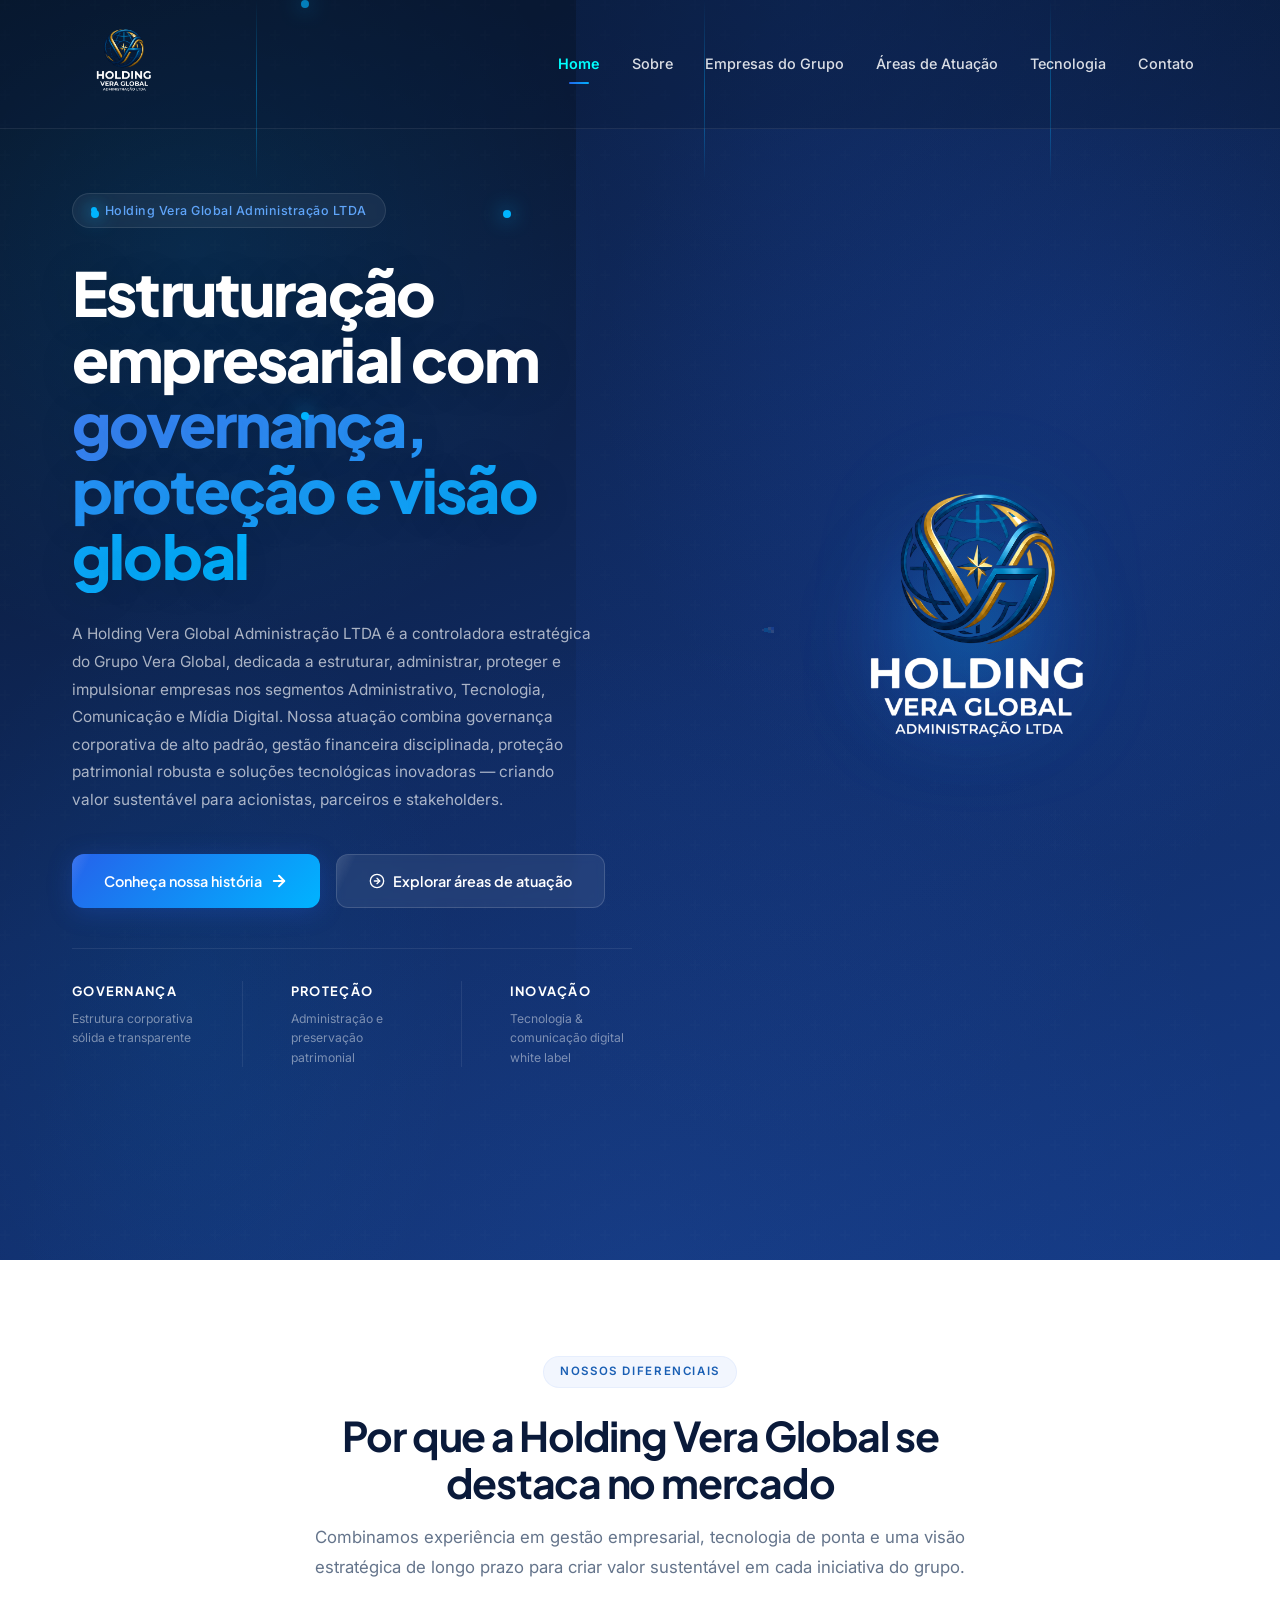
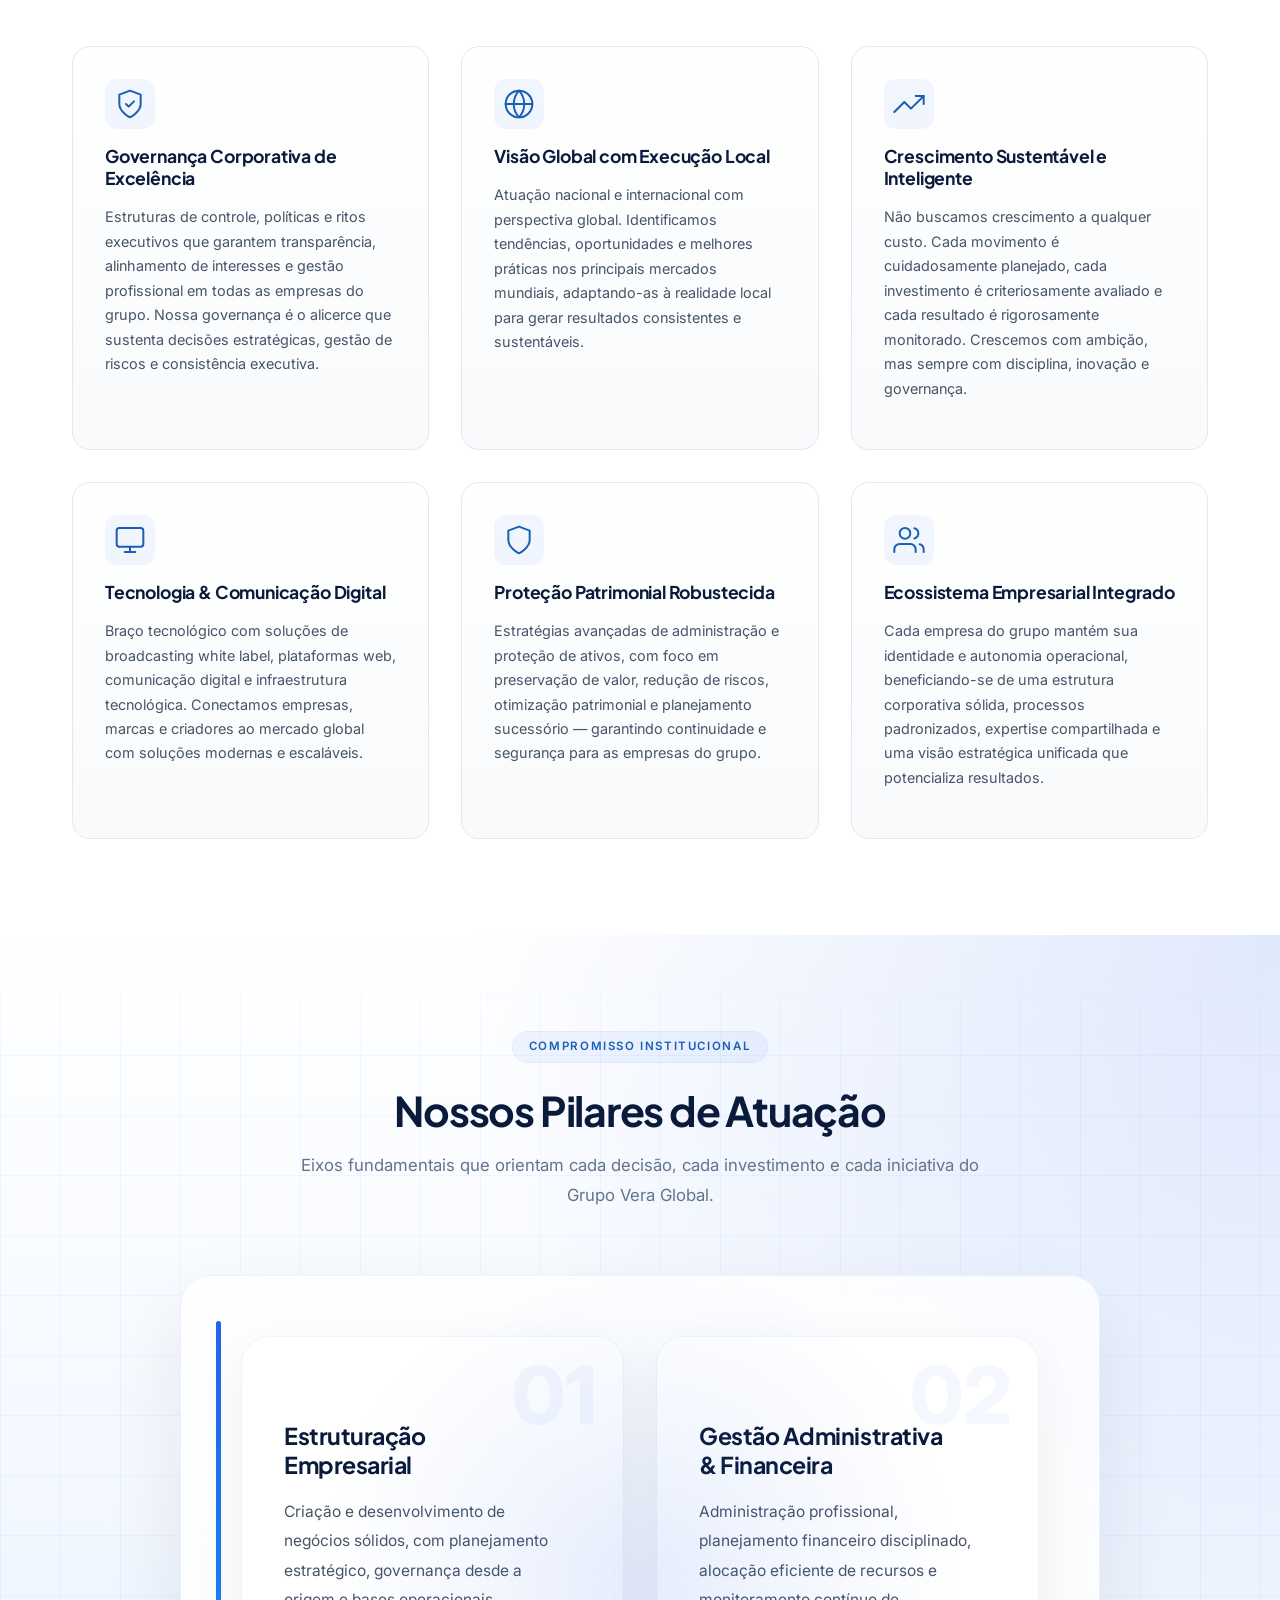
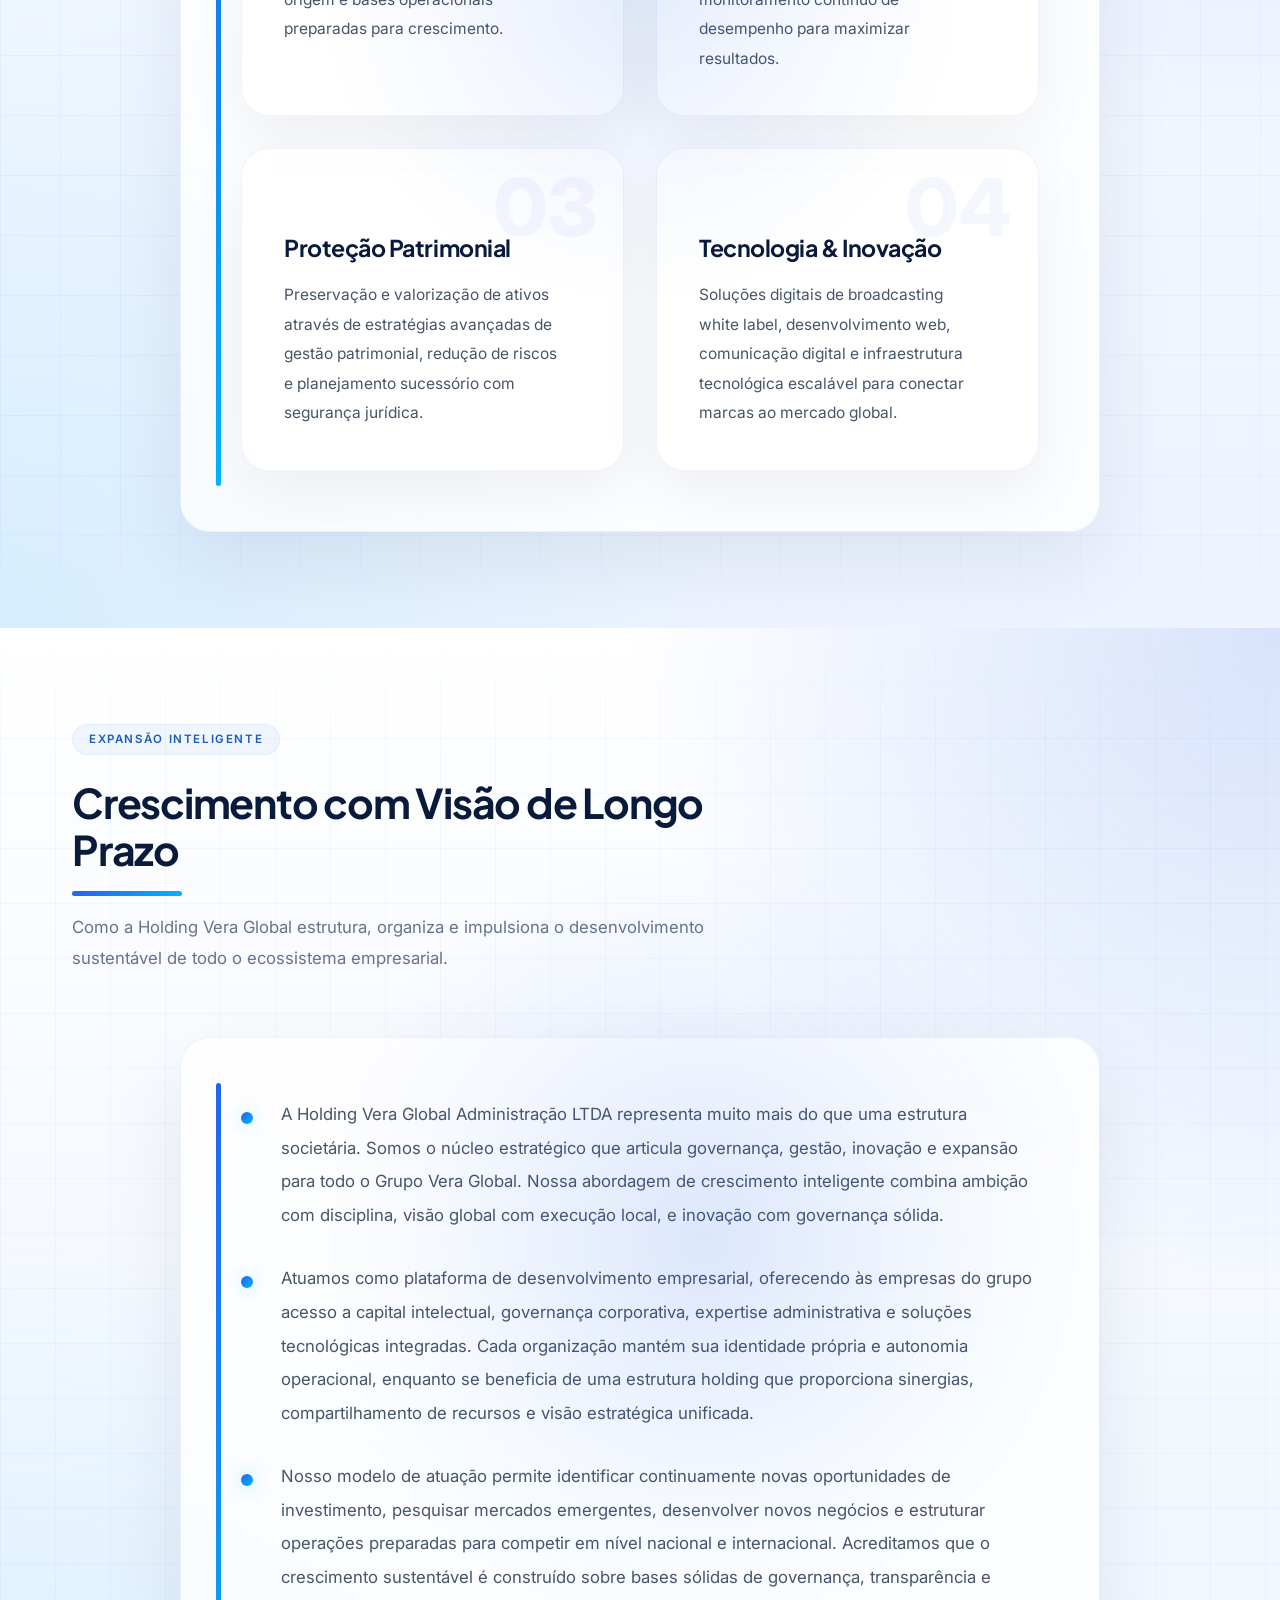
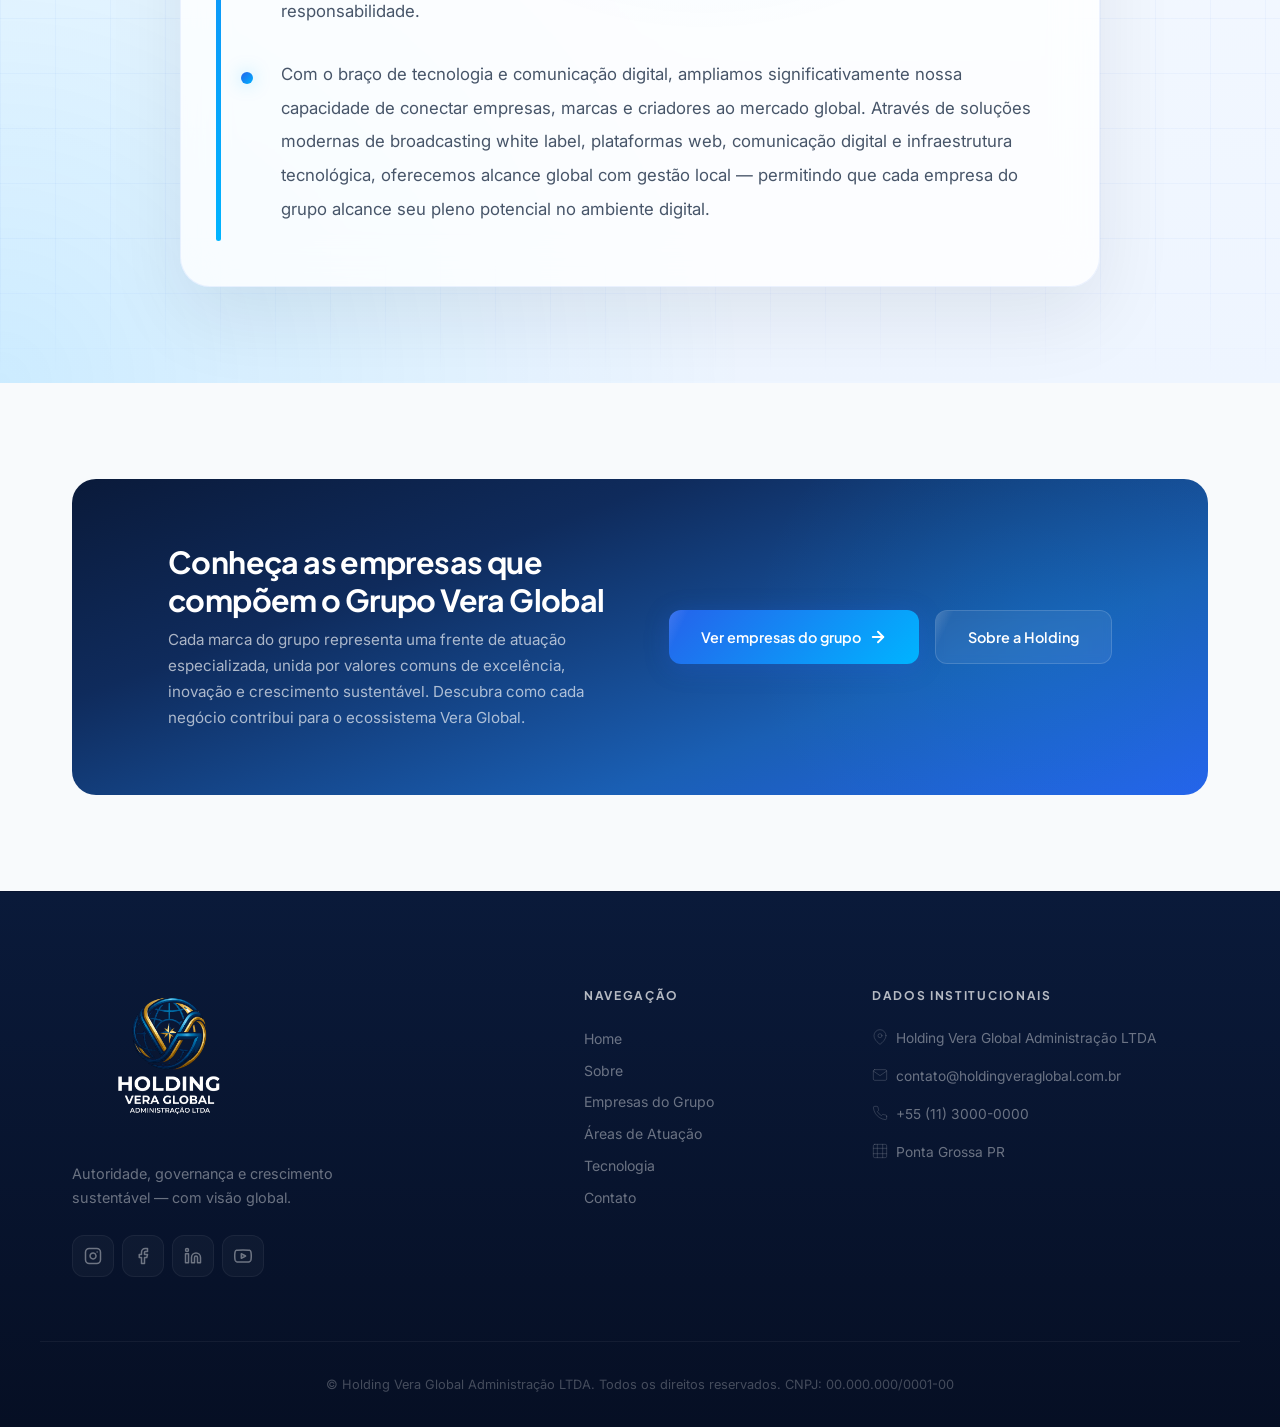
==== index.html @ 881b599b "Responsividade e Ajustes de estilo" ====
<!doctype html>
<html lang="pt-BR">
  <head>
    <meta charset="UTF-8" />
    <meta name="viewport" content="width=device-width, initial-scale=1.0" />
    <meta
      name="description"
      content="Holding Vera Global Administração LTDA: controladora estratégica do Grupo Vera Global. Governança corporativa, gestão empresarial, proteção patrimonial, tecnologia e comunicação digital com visão global."
    />
    <meta
      property="og:title"
      content="Holding Vera Global Administração LTDA | Governança e Crescimento Global"
    />
    <meta
      property="og:description"
      content="Controladora estratégica do Grupo Vera Global. Estruturação, administração e desenvolvimento de empresas com governança corporativa, tecnologia e visão internacional."
    />
    <meta property="og:type" content="website" />
    <meta property="og:url" content="https://holdingveraglobal.com.br/" />
    <meta
      property="og:image"
      content="https://holdingveraglobal.com.br/assets/og-image.jpg"
    />
    <meta name="twitter:card" content="summary_large_image" />
    <meta
      name="twitter:title"
      content="Holding Vera Global Administração LTDA"
    />
    <meta
      name="twitter:description"
      content="Controladora estratégica do Grupo Vera Global. Governança, gestão e tecnologia com visão global."
    />

    <title>
      Holding Vera Global Administração LTDA | Governança e Crescimento Global
    </title>

    <link rel="preconnect" href="https://fonts.googleapis.com" />
    <link rel="preconnect" href="https://fonts.gstatic.com" crossorigin />
    <link
      href="https://fonts.googleapis.com/css2?family=Plus+Jakarta+Sans:wght@300;400;500;600;700;800&family=Inter:wght@400;500;600&display=swap"
      rel="stylesheet"
    />
    <link rel="stylesheet" href="CSS/index.css" />
  </head>

  <body>
    <a class="skip-link" href="#conteudo">Pular para o conteúdo</a>

    <!-- Canvas background will be prepended by JS -->

    <header class="site-header" data-header>
      <div class="container header-inner">
        <a class="brand" href="index.html" aria-label="Holding Vera Global">
          <img
            src="assets/holdingSemFundo.png"
            alt="Holding Vera Global"
            width="180"
            height="50"
            loading="eager"
            class="brand-logo"
          />
        </a>

        <nav class="nav" aria-label="Navegação principal">
          <a href="index.html" class="nav-link is-active" aria-current="page"
            >Home</a
          >
          <a href="sobre.html" class="nav-link">Sobre</a>
          <a href="empresas.html" class="nav-link">Empresas do Grupo</a>
          <a href="atuacao.html" class="nav-link">Áreas de Atuação</a>
          <a href="tecnologia.html" class="nav-link">Tecnologia</a>
          <a href="contato.html" class="nav-link">Contato</a>
        </nav>

        <button
          class="nav-toggle"
          type="button"
          aria-label="Abrir menu"
          aria-expanded="false"
          aria-controls="menu"
          data-nav-toggle
        >
          <span aria-hidden="true"></span>
          <span aria-hidden="true"></span>
          <span aria-hidden="true"></span>
        </button>
      </div>

      <div class="nav-drawer" id="menu" data-nav-drawer>
        <div class="container nav-drawer-inner">
          <button class="nav-drawer-close" aria-label="Fechar menu">
            <svg
              width="24"
              height="24"
              viewBox="0 0 24 24"
              fill="none"
              stroke="currentColor"
              stroke-width="2"
              stroke-linecap="round"
              stroke-linejoin="round"
            ></svg>
          </button>
          <nav class="nav-drawer-nav" aria-label="Menu mobile">
            <a href="index.html" class="nav-link is-active" aria-current="page"
              >Home</a
            >
            <a href="sobre.html" class="nav-link">Sobre</a>
            <a href="empresas.html" class="nav-link">Empresas do Grupo</a>
            <a href="atuacao.html" class="nav-link">Áreas de Atuação</a>
            <a href="tecnologia.html" class="nav-link">Tecnologia</a>
            <a href="contato.html" class="nav-link">Contato</a>
          </nav>
        </div>
      </div>
    </header>

    <main id="conteudo">
      <!-- ==================== HERO INSTITUCIONAL ==================== -->
      <section class="hero" aria-label="Apresentação institucional">
        <div class="hero-particles">
          <span></span>
          <span></span>
          <span></span>
          <span></span>
          <span></span>
          <span></span>
          <span></span>
          <span></span>
          <span></span>
          <span></span>

          <span></span>
          <span></span>
          <span></span>
          <span></span>
          <span></span>
          <span></span>
          <span></span>
          <span></span>
          <span></span>
          <span></span>
        </div>
        <div class="hero-lines">
          <span></span>
          <span></span>
          <span></span>
        </div>
        <div class="hero-bg-glow" aria-hidden="true"></div>
        <div class="hero-bg-glow-2" aria-hidden="true"></div>
        <div class="container hero-grid">
          <div class="hero-copy">
            <div class="hero-badge">
              <div class="hero-orbit">
                <span></span>
                <span></span>
                <span></span>
                <span></span>
              </div>
              <span class="hero-badge-dot" aria-hidden="true"></span>
              Holding Vera Global Administração LTDA
            </div>

            <h1 class="hero-title">
              Estruturação empresarial com
              <span class="text-gradient"
                >governança, proteção e visão global</span
              >
            </h1>

            <p class="hero-subtitle">
              A Holding Vera Global Administração LTDA é a controladora
              estratégica do Grupo Vera Global, dedicada a estruturar,
              administrar, proteger e impulsionar empresas nos segmentos
              Administrativo, Tecnologia, Comunicação e Mídia Digital. Nossa
              atuação combina governança corporativa de alto padrão, gestão
              financeira disciplinada, proteção patrimonial robusta e soluções
              tecnológicas inovadoras — criando valor sustentável para
              acionistas, parceiros e stakeholders.
            </p>

            <div class="hero-actions">
              <a class="btn btn-primary" href="sobre.html">
                Conheça nossa história
                <span class="btn-icon" aria-hidden="true">
                  <svg
                    width="18"
                    height="18"
                    viewBox="0 0 24 24"
                    fill="none"
                    stroke="currentColor"
                    stroke-width="2.5"
                    stroke-linecap="round"
                    stroke-linejoin="round"
                  >
                    <line x1="5" y1="12" x2="19" y2="12" />
                    <polyline points="12 5 19 12 12 19" />
                  </svg>
                </span>
              </a>
              <a class="btn btn-secondary" href="atuacao.html">
                <svg
                  width="16"
                  height="16"
                  viewBox="0 0 24 24"
                  fill="none"
                  stroke="currentColor"
                  stroke-width="2"
                  stroke-linecap="round"
                  stroke-linejoin="round"
                >
                  <circle cx="12" cy="12" r="10" />
                  <polyline points="12 16 16 12 12 8" />
                  <line x1="8" y1="12" x2="16" y2="12" />
                </svg>
                Explorar áreas de atuação
              </a>
            </div>

            <div class="hero-metrics" aria-label="Indicadores institucionais">
              <div class="hero-metric">
                <span class="hero-metric-value">Governança</span>
                <span class="hero-metric-label"
                  >Estrutura corporativa sólida e transparente</span
                >
              </div>
              <div class="hero-metric-divider" aria-hidden="true"></div>
              <div class="hero-metric">
                <span class="hero-metric-value">Proteção</span>
                <span class="hero-metric-label"
                  >Administração e preservação patrimonial</span
                >
              </div>
              <div class="hero-metric-divider" aria-hidden="true"></div>
              <div class="hero-metric">
                <span class="hero-metric-value">Inovação</span>
                <span class="hero-metric-label"
                  >Tecnologia & comunicação digital white label</span
                >
              </div>
            </div>
          </div>

          <div class="hero-visual" aria-hidden="true">
            <div class="hero-globe">
              <div class="hero-globe-ring"></div>
              <div class="hero-globe-ring hero-globe-ring--2"></div>
              <div class="hero-globe-ring hero-globe-ring--3"></div>
              <div class="hero-globe-logo">
                <img
                  src="assets/holdingSemFundo.png"
                  alt=""
                  width="260"
                  height="260"
                  loading="eager"
                />
              </div>
            </div>
          </div>
        </div>
      </section>

      <!-- ==================== DIFERENCIAIS ==================== -->
      <section
        class="section section--alt"
        aria-label="Diferenciais competitivos"
      >
        <div class="container">
          <div class="section-header center">
            <span class="section-tag">Nossos Diferenciais</span>
            <h2 class="section-title">
              Por que a Holding Vera Global se destaca no mercado
            </h2>
            <p class="section-lead">
              Combinamos experiência em gestão empresarial, tecnologia de ponta
              e uma visão estratégica de longo prazo para criar valor
              sustentável em cada iniciativa do grupo.
            </p>
          </div>

          <div class="cards-grid cards-grid--3">
            <article class="card">
              <div class="card-icon" aria-hidden="true">
                <svg
                  width="32"
                  height="32"
                  viewBox="0 0 24 24"
                  fill="none"
                  stroke="currentColor"
                  stroke-width="1.5"
                  stroke-linecap="round"
                  stroke-linejoin="round"
                >
                  <path d="M12 22s8-4 8-10V5l-8-3-8 3v7c0 6 8 10 8 10z" />
                  <path d="M9 12l2 2 4-4" />
                </svg>
              </div>
              <h3 class="card-title">Governança Corporativa de Excelência</h3>
              <p class="card-text">
                Estruturas de controle, políticas e ritos executivos que
                garantem transparência, alinhamento de interesses e gestão
                profissional em todas as empresas do grupo. Nossa governança é o
                alicerce que sustenta decisões estratégicas, gestão de riscos e
                consistência executiva.
              </p>
            </article>

            <article class="card">
              <div class="card-icon" aria-hidden="true">
                <svg
                  width="32"
                  height="32"
                  viewBox="0 0 24 24"
                  fill="none"
                  stroke="currentColor"
                  stroke-width="1.5"
                  stroke-linecap="round"
                  stroke-linejoin="round"
                >
                  <circle cx="12" cy="12" r="10" />
                  <path d="M2 12h20" />
                  <path
                    d="M12 2a15.3 15.3 0 0 1 4 10 15.3 15.3 0 0 1-4 10 15.3 15.3 0 0 1-4-10 15.3 15.3 0 0 1 4-10z"
                  />
                </svg>
              </div>
              <h3 class="card-title">Visão Global com Execução Local</h3>
              <p class="card-text">
                Atuação nacional e internacional com perspectiva global.
                Identificamos tendências, oportunidades e melhores práticas nos
                principais mercados mundiais, adaptando-as à realidade local
                para gerar resultados consistentes e sustentáveis.
              </p>
            </article>

            <article class="card">
              <div class="card-icon" aria-hidden="true">
                <svg
                  width="32"
                  height="32"
                  viewBox="0 0 24 24"
                  fill="none"
                  stroke="currentColor"
                  stroke-width="1.5"
                  stroke-linecap="round"
                  stroke-linejoin="round"
                >
                  <polyline points="23 6 13.5 15.5 8.5 10.5 1 18" />
                  <polyline points="17 6 23 6 23 12" />
                </svg>
              </div>
              <h3 class="card-title">Crescimento Sustentável e Inteligente</h3>
              <p class="card-text">
                Não buscamos crescimento a qualquer custo. Cada movimento é
                cuidadosamente planejado, cada investimento é criteriosamente
                avaliado e cada resultado é rigorosamente monitorado. Crescemos
                com ambição, mas sempre com disciplina, inovação e governança.
              </p>
            </article>

            <article class="card">
              <div class="card-icon" aria-hidden="true">
                <svg
                  width="32"
                  height="32"
                  viewBox="0 0 24 24"
                  fill="none"
                  stroke="currentColor"
                  stroke-width="1.5"
                  stroke-linecap="round"
                  stroke-linejoin="round"
                >
                  <rect x="2" y="3" width="20" height="14" rx="2" ry="2" />
                  <line x1="8" y1="21" x2="16" y2="21" />
                  <line x1="12" y1="17" x2="12" y2="21" />
                </svg>
              </div>
              <h3 class="card-title">Tecnologia & Comunicação Digital</h3>
              <p class="card-text">
                Braço tecnológico com soluções de broadcasting white label,
                plataformas web, comunicação digital e infraestrutura
                tecnológica. Conectamos empresas, marcas e criadores ao mercado
                global com soluções modernas e escaláveis.
              </p>
            </article>

            <article class="card">
              <div class="card-icon" aria-hidden="true">
                <svg
                  width="32"
                  height="32"
                  viewBox="0 0 24 24"
                  fill="none"
                  stroke="currentColor"
                  stroke-width="1.5"
                  stroke-linecap="round"
                  stroke-linejoin="round"
                >
                  <path d="M12 22s8-4 8-10V5l-8-3-8 3v7c0 6 8 10 8 10z" />
                </svg>
              </div>
              <h3 class="card-title">Proteção Patrimonial Robustecida</h3>
              <p class="card-text">
                Estratégias avançadas de administração e proteção de ativos, com
                foco em preservação de valor, redução de riscos, otimização
                patrimonial e planejamento sucessório — garantindo continuidade
                e segurança para as empresas do grupo.
              </p>
            </article>

            <article class="card">
              <div class="card-icon" aria-hidden="true">
                <svg
                  width="32"
                  height="32"
                  viewBox="0 0 24 24"
                  fill="none"
                  stroke="currentColor"
                  stroke-width="1.5"
                  stroke-linecap="round"
                  stroke-linejoin="round"
                >
                  <path d="M17 21v-2a4 4 0 0 0-4-4H5a4 4 0 0 0-4 4v2" />
                  <circle cx="9" cy="7" r="4" />
                  <path d="M23 21v-2a4 4 0 0 0-3-3.87" />
                  <path d="M16 3.13a4 4 0 0 1 0 7.75" />
                </svg>
              </div>
              <h3 class="card-title">Ecossistema Empresarial Integrado</h3>
              <p class="card-text">
                Cada empresa do grupo mantém sua identidade e autonomia
                operacional, beneficiando-se de uma estrutura corporativa
                sólida, processos padronizados, expertise compartilhada e uma
                visão estratégica unificada que potencializa resultados.
              </p>
            </article>
          </div>
        </div>
      </section>

      <!-- ==================== INDICADORES INSTITUCIONAIS ==================== -->
      <section
        class="section pillars-section"
        aria-label="Indicadores institucionais"
      >
        <div class="container">
          <div class="section-header center">
            <span class="section-tag">Compromisso Institucional</span>
            <h2 class="section-title">Nossos Pilares de Atuação</h2>
            <p class="section-lead">
              Eixos fundamentais que orientam cada decisão, cada investimento e
              cada iniciativa do Grupo Vera Global.
            </p>
          </div>

          <div class="content-block">
            <div class="pillars-grid">
              <div class="pillar-item">
                <div class="pillar-number">01</div>
                <h3 class="pillar-title">Estruturação Empresarial</h3>
                <p class="pillar-text">
                  Criação e desenvolvimento de negócios sólidos, com
                  planejamento estratégico, governança desde a origem e bases
                  operacionais preparadas para crescimento.
                </p>
              </div>
              <div class="pillar-item">
                <div class="pillar-number">02</div>
                <h3 class="pillar-title">Gestão Administrativa & Financeira</h3>
                <p class="pillar-text">
                  Administração profissional, planejamento financeiro
                  disciplinado, alocação eficiente de recursos e monitoramento
                  contínuo de desempenho para maximizar resultados.
                </p>
              </div>
              <div class="pillar-item">
                <div class="pillar-number">03</div>
                <h3 class="pillar-title">Proteção Patrimonial</h3>
                <p class="pillar-text">
                  Preservação e valorização de ativos através de estratégias
                  avançadas de gestão patrimonial, redução de riscos e
                  planejamento sucessório com segurança jurídica.
                </p>
              </div>
              <div class="pillar-item">
                <div class="pillar-number">04</div>
                <h3 class="pillar-title">Tecnologia & Inovação</h3>
                <p class="pillar-text">
                  Soluções digitais de broadcasting white label, desenvolvimento
                  web, comunicação digital e infraestrutura tecnológica
                  escalável para conectar marcas ao mercado global.
                </p>
              </div>
            </div>
          </div>
        </div>
      </section>

      <!-- ==================== CRESCIMENTO ==================== -->
      <section
        class="section section--growth"
        aria-label="Crescimento sustentável"
      >
        <div class="container">
          <div class="section-header">
            <span class="section-tag">Expansão Inteligente</span>
            <h2 class="section-title">Crescimento com Visão de Longo Prazo</h2>
            <p class="section-lead">
              Como a Holding Vera Global estrutura, organiza e impulsiona o
              desenvolvimento sustentável de todo o ecossistema empresarial.
            </p>
          </div>

          <div class="content-block">
            <p class="content-block-text">
              A Holding Vera Global Administração LTDA representa muito mais do
              que uma estrutura societária. Somos o núcleo estratégico que
              articula governança, gestão, inovação e expansão para todo o Grupo
              Vera Global. Nossa abordagem de crescimento inteligente combina
              ambição com disciplina, visão global com execução local, e
              inovação com governança sólida.
            </p>
            <p class="content-block-text">
              Atuamos como plataforma de desenvolvimento empresarial, oferecendo
              às empresas do grupo acesso a capital intelectual, governança
              corporativa, expertise administrativa e soluções tecnológicas
              integradas. Cada organização mantém sua identidade própria e
              autonomia operacional, enquanto se beneficia de uma estrutura
              holding que proporciona sinergias, compartilhamento de recursos e
              visão estratégica unificada.
            </p>
            <p class="content-block-text">
              Nosso modelo de atuação permite identificar continuamente novas
              oportunidades de investimento, pesquisar mercados emergentes,
              desenvolver novos negócios e estruturar operações preparadas para
              competir em nível nacional e internacional. Acreditamos que o
              crescimento sustentável é construído sobre bases sólidas de
              governança, transparência e responsabilidade.
            </p>
            <p class="content-block-text">
              Com o braço de tecnologia e comunicação digital, ampliamos
              significativamente nossa capacidade de conectar empresas, marcas e
              criadores ao mercado global. Através de soluções modernas de
              broadcasting white label, plataformas web, comunicação digital e
              infraestrutura tecnológica, oferecemos alcance global com gestão
              local — permitindo que cada empresa do grupo alcance seu pleno
              potencial no ambiente digital.
            </p>
          </div>
        </div>
      </section>

      <!-- ==================== CTA - CONHEÇA AS EMPRESAS ==================== -->
      <section class="section cta" aria-label="Conheça as empresas do grupo">
        <div class="container">
          <div class="cta-box">
            <div class="cta-content">
              <h2 class="cta-title">
                Conheça as empresas que compõem o Grupo Vera Global
              </h2>
              <p class="cta-text">
                Cada marca do grupo representa uma frente de atuação
                especializada, unida por valores comuns de excelência, inovação
                e crescimento sustentável. Descubra como cada negócio contribui
                para o ecossistema Vera Global.
              </p>
            </div>
            <div class="cta-actions">
              <a class="btn btn-primary" href="empresas.html">
                Ver empresas do grupo
                <span class="btn-icon" aria-hidden="true">
                  <svg
                    width="18"
                    height="18"
                    viewBox="0 0 24 24"
                    fill="none"
                    stroke="currentColor"
                    stroke-width="2.5"
                    stroke-linecap="round"
                    stroke-linejoin="round"
                  >
                    <line x1="5" y1="12" x2="19" y2="12" />
                    <polyline points="12 5 19 12 12 19" />
                  </svg>
                </span>
              </a>
              <a class="btn btn-secondary" href="sobre.html">Sobre a Holding</a>
            </div>
          </div>
        </div>
      </section>
    </main>

    <!-- ==================== FOOTER ==================== -->
    <footer class="site-footer" aria-label="Rodapé">
      <div class="container footer-grid">
        <div class="footer-brand">
          <img
            src="assets/holdingSemFundo.png"
            alt="Holding Vera Global"
            width="180"
            height="50"
            loading="lazy"
            class="footer-logo"
          />
          <p class="footer-slogan">
            Autoridade, governança e crescimento sustentável — com visão global.
          </p>
          <div class="footer-social" aria-label="Redes sociais">
            <a
              href="#"
              aria-label="Instagram"
              class="social-link"
              target="_blank"
              rel="noopener noreferrer"
            >
              <svg
                width="18"
                height="18"
                viewBox="0 0 24 24"
                fill="none"
                stroke="currentColor"
                stroke-width="2"
                stroke-linecap="round"
                stroke-linejoin="round"
              >
                <rect x="2" y="2" width="20" height="20" rx="5" />
                <path d="M16 11.37A4 4 0 1 1 12.63 8 4 4 0 0 1 16 11.37z" />
                <line x1="17.5" y1="6.5" x2="17.51" y2="6.5" />
              </svg>
            </a>
            <a
              href="#"
              aria-label="Facebook"
              class="social-link"
              target="_blank"
              rel="noopener noreferrer"
            >
              <svg
                width="18"
                height="18"
                viewBox="0 0 24 24"
                fill="none"
                stroke="currentColor"
                stroke-width="2"
                stroke-linecap="round"
                stroke-linejoin="round"
              >
                <path
                  d="M18 2h-3a5 5 0 0 0-5 5v3H7v4h3v8h4v-8h3l1-4h-4V7a1 1 0 0 1 1-1h3z"
                />
              </svg>
            </a>
            <a
              href="#"
              aria-label="LinkedIn"
              class="social-link"
              target="_blank"
              rel="noopener noreferrer"
            >
              <svg
                width="18"
                height="18"
                viewBox="0 0 24 24"
                fill="none"
                stroke="currentColor"
                stroke-width="2"
                stroke-linecap="round"
                stroke-linejoin="round"
              >
                <path
                  d="M16 8a6 6 0 0 1 6 6v7h-4v-7a2 2 0 0 0-2-2 2 2 0 0 0-2 2v7h-4v-7a6 6 0 0 1 6-6z"
                />
                <rect x="2" y="9" width="4" height="12" />
                <circle cx="4" cy="4" r="2" />
              </svg>
            </a>
            <a
              href="#"
              aria-label="YouTube"
              class="social-link"
              target="_blank"
              rel="noopener noreferrer"
            >
              <svg
                width="18"
                height="18"
                viewBox="0 0 24 24"
                fill="none"
                stroke="currentColor"
                stroke-width="2"
                stroke-linecap="round"
                stroke-linejoin="round"
              >
                <path
                  d="M22.54 6.42a2.78 2.78 0 0 0-1.94-2C18.88 4 12 4 12 4s-6.88 0-8.6.46a2.78 2.78 0 0 0-1.94 2A29 29 0 0 0 1 12a29 29 0 0 0 .46 5.58 2.78 2.78 0 0 0 1.94 2C5.12 20 12 20 12 20s6.88 0 8.6-.46a2.78 2.78 0 0 0 1.94-2A29 29 0 0 0 23 12a29 29 0 0 0-.46-5.58z"
                />
                <polygon points="9.75 15.02 15.5 12 9.75 8.98 9.75 15.02" />
              </svg>
            </a>
          </div>
        </div>

        <div class="footer-col">
          <h3 class="footer-col-title">Navegação</h3>
          <nav aria-label="Links do rodapé">
            <a class="footer-link" href="index.html">Home</a>
            <a class="footer-link" href="sobre.html">Sobre</a>
            <a class="footer-link" href="empresas.html">Empresas do Grupo</a>
            <a class="footer-link" href="atuacao.html">Áreas de Atuação</a>
            <a class="footer-link" href="tecnologia.html">Tecnologia</a>
            <a class="footer-link" href="contato.html">Contato</a>
          </nav>
        </div>

        <div class="footer-col">
          <h3 class="footer-col-title">Dados Institucionais</h3>
          <address class="footer-address">
            <p class="footer-contact">
              <span class="footer-contact-icon" aria-hidden="true">
                <svg
                  width="16"
                  height="16"
                  viewBox="0 0 24 24"
                  fill="none"
                  stroke="currentColor"
                  stroke-width="1.5"
                  stroke-linecap="round"
                  stroke-linejoin="round"
                >
                  <path d="M21 10c0 7-9 13-9 13s-9-6-9-13a9 9 0 0 1 18 0z" />
                  <circle cx="12" cy="10" r="3" />
                </svg>
              </span>
              Holding Vera Global Administração LTDA
            </p>
            <p class="footer-contact">
              <span class="footer-contact-icon" aria-hidden="true">
                <svg
                  width="16"
                  height="16"
                  viewBox="0 0 24 24"
                  fill="none"
                  stroke="currentColor"
                  stroke-width="1.5"
                  stroke-linecap="round"
                  stroke-linejoin="round"
                >
                  <path
                    d="M4 4h16c1.1 0 2 .9 2 2v12c0 1.1-.9 2-2 2H4c-1.1 0-2-.9-2-2V6c0-1.1.9-2 2-2z"
                  />
                  <polyline points="22,6 12,13 2,6" />
                </svg>
              </span>
              contato@holdingveraglobal.com.br
            </p>
            <p class="footer-contact">
              <span class="footer-contact-icon" aria-hidden="true">
                <svg
                  width="16"
                  height="16"
                  viewBox="0 0 24 24"
                  fill="none"
                  stroke="currentColor"
                  stroke-width="1.5"
                  stroke-linecap="round"
                  stroke-linejoin="round"
                >
                  <path
                    d="M22 16.92v3a2 2 0 0 1-2.18 2 19.79 19.79 0 0 1-8.63-3.07 19.5 19.5 0 0 1-6-6 19.79 19.79 0 0 1-3.07-8.67A2 2 0 0 1 4.11 2h3a2 2 0 0 1 2 1.72 12.84 12.84 0 0 0 .7 2.81 2 2 0 0 1-.45 2.11L8.09 9.91a16 16 0 0 0 6 6l1.27-1.27a2 2 0 0 1 2.11-.45 12.84 12.84 0 0 0 2.81.7A2 2 0 0 1 22 16.92z"
                  />
                </svg>
              </span>
              +55 (11) 3000-0000
            </p>
            <p class="footer-contact">
              <span class="footer-contact-icon" aria-hidden="true">
                <svg
                  width="16"
                  height="16"
                  viewBox="0 0 24 24"
                  fill="none"
                  stroke="currentColor"
                  stroke-width="1.5"
                  stroke-linecap="round"
                  stroke-linejoin="round"
                >
                  <rect x="2" y="2" width="20" height="20" rx="2.18" />
                  <line x1="8" y1="2" x2="8" y2="22" />
                  <line x1="16" y1="2" x2="16" y2="22" />
                  <line x1="2" y1="8" x2="22" y2="8" />
                  <line x1="2" y1="16" x2="22" y2="16" />
                </svg>
              </span>
              Ponta Grossa PR
            </p>
          </address>
        </div>
      </div>

      <div class="container footer-bottom">
        <p>
          &copy; <span id="year"></span> Holding Vera Global Administração LTDA.
          Todos os direitos reservados. CNPJ: 00.000.000/0001-00
        </p>
      </div>
    </footer>

    <button
      class="back-to-top"
      type="button"
      aria-label="Voltar ao topo"
      data-back-to-top
    >
      <svg
        width="20"
        height="20"
        viewBox="0 0 24 24"
        fill="none"
        stroke="currentColor"
        stroke-width="2.5"
        stroke-linecap="round"
        stroke-linejoin="round"
      >
        <polyline points="18 15 12 9 6 15" />
      </svg>
    </button>

    <!--
      FALLBACK TEMPORÁRIO (MENU MOBILE)
      - Mantém o comportamento esperado mesmo se js/index.js estiver ausente/sem funcionar.
      - Não remove nenhum script existente.
      - Só adiciona/atualiza classes quando os elementos existem.
    -->
    <script>
      (() => {
        const toggleBtn = document.querySelector("[data-nav-toggle]");
        const drawer = document.querySelector("[data-nav-drawer]");

        if (!toggleBtn || !drawer) return;

        const close = () => {
          drawer.classList.remove("is-open");
          toggleBtn.setAttribute("aria-expanded", "false");
          toggleBtn.classList.remove("is-active");
        };

        const open = () => {
          drawer.classList.add("is-open");
          toggleBtn.setAttribute("aria-expanded", "true");
          toggleBtn.classList.add("is-active");
        };

        const toggle = () => {
          drawer.classList.contains("is-open") ? close() : open();
        };

        // Evita conflitos caso js/index.js/navbar.js já tenha handlers.
        if (!toggleBtn.dataset.fallbackNavBound) {
          toggleBtn.dataset.fallbackNavBound = "1";
          toggleBtn.addEventListener("click", (e) => {
            e.preventDefault();
            toggle();
          });
        }

        if (!drawer.dataset.fallbackNavBound) {
          drawer.dataset.fallbackNavBound = "1";

          // Fecha ao clicar em qualquer link dentro da navegação mobile
          drawer.addEventListener("click", (e) => {
            const link = e.target && e.target.closest && e.target.closest("a");
            if (link) close();

            // Fecha ao clicar fora do menu (overlay/página)
            // Como a drawer cobre a tela inteira, qualquer clique direto nela fecha.
            if (e.target === drawer) close();
          });

          // Fecha ao pressionar ESC
          document.addEventListener("keydown", (e) => {
            if (e.key === "Escape") close();
          });
        }

        // Inicializa estado consistente no load
        close();
      })();
    </script>

    <script src="js/global-network-bg.js" type="module" defer></script>
    <script src="js/index.js" type="module" defer></script>
  </body>
</html>
---- CSS/index.css ----
/* ============================================================
   HOLDING VERA GLOBAL — INDEX.CSS (REFINED v3)
   Premium Corporate Stylesheet — World-Class Quality
   ============================================================ */

/* ---- Variables ---- */
:root {
  --blue-deep: #0a1a3a;
  --blue-dark: #0f2b5c;
  --blue-petroleum: #0e3a66;
  --blue-royal: #1a5fb4;
  --blue-bright: #2563eb;
  --blue-accent: #3b82f6;
  --blue-neon: #00b4ff;
  --blue-soft: #60a5fa;
  --white: #ffffff;
  --gray-50: #f8fafc;
  --gray-100: #f1f5f9;
  --gray-200: #e2e8f0;
  --gray-300: #cbd5e1;
  --gray-400: #94a3b8;
  --gray-500: #64748b;
  --gray-600: #475569;
  --gray-700: #334155;
  --gray-800: #1e293b;
  --gray-900: #0f172a;
  --gradient-primary: linear-gradient(
    160deg,
    #0a1a3a 0%,
    #0f2b5c 30%,
    #1a5fb4 70%,
    #2563eb 100%
  );
  --gradient-accent: linear-gradient(135deg, #2563eb 0%, #00b4ff 100%);
  --gradient-text: linear-gradient(135deg, #3b82f6 0%, #00b4ff 100%);
  --gradient-glow: radial-gradient(
    ellipse at 25% 20%,
    rgba(37, 99, 235, 0.2) 0%,
    transparent 65%
  );
  --gradient-card: linear-gradient(
    180deg,
    rgba(255, 255, 255, 1) 0%,
    rgba(248, 250, 252, 1) 100%
  );
  --font-display: "Plus Jakarta Sans", sans-serif;
  --font-body: "Inter", -apple-system, BlinkMacSystemFont, sans-serif;
  --space-xs: 4px;
  --space-sm: 8px;
  --space-md: 16px;
  --space-lg: 24px;
  --space-xl: 32px;
  --space-2xl: 48px;
  --space-3xl: 64px;
  --space-4xl: 96px;
  --space-5xl: 140px;
  --radius-sm: 6px;
  --radius-md: 12px;
  --radius-lg: 18px;
  --radius-xl: 24px;
  --radius-full: 9999px;
  --shadow-sm:
    0 1px 3px rgba(15, 23, 42, 0.06), 0 1px 2px rgba(15, 23, 42, 0.04);
  --shadow-md:
    0 4px 20px rgba(15, 23, 42, 0.07), 0 2px 6px rgba(15, 23, 42, 0.04);
  --shadow-lg:
    0 10px 40px rgba(15, 23, 42, 0.09), 0 4px 12px rgba(15, 23, 42, 0.06);
  --shadow-xl: 0 20px 60px rgba(15, 23, 42, 0.12);
  --shadow-glow: 0 0 40px rgba(37, 99, 235, 0.12);
  --shadow-card-hover:
    0 12px 48px rgba(15, 23, 42, 0.1), 0 4px 16px rgba(37, 99, 235, 0.08);
  --ease-out: cubic-bezier(0.22, 1, 0.36, 1);
  --ease-inout: cubic-bezier(0.65, 0, 0.35, 1);
  --trans-fast: 250ms;
  --trans-base: 500ms;
  --trans-slow: 800ms;
  --focus-color: #00b4ff;
  --focus-offset: 3px;
}

/* ---- Reset ---- */
*,
*::before,
*::after {
  margin: 0;
  padding: 0;
  box-sizing: border-box;
}

/* ---- Base ---- */
html {
  scroll-behavior: smooth;
  -webkit-font-smoothing: antialiased;
  -moz-osx-font-smoothing: grayscale;
  text-rendering: optimizeLegibility;
}
body {
  font-family: var(--font-body);
  font-size: 1rem;
  line-height: 1.7;
  color: var(--gray-800);
  background: var(--gray-50);
  overflow-x: hidden;
}
img {
  max-width: 100%;
  height: auto;
  display: block;
}
a {
  color: inherit;
  text-decoration: none;
}
address {
  font-style: normal;
}
h1,
h2,
h3,
h4,
h5,
h6 {
  font-family: var(--font-display);
  font-weight: 700;
  line-height: 1.25;
  color: var(--blue-deep);
  letter-spacing: -0.02em;
}
.text-gradient {
  background: var(--gradient-text);
  -webkit-background-clip: text;
  -webkit-text-fill-color: transparent;
  background-clip: text;
}
.skip-link {
  position: absolute;
  top: -100%;
  left: var(--space-md);
  z-index: 10000;
  padding: var(--space-sm) var(--space-md);
  background: var(--blue-royal);
  color: var(--white);
  font-size: 0.875rem;
  font-weight: 600;
  border-radius: var(--radius-sm);
  transition: top var(--trans-fast) var(--ease-out);
}
.skip-link:focus {
  top: var(--space-sm);
}
@media (prefers-reduced-motion: reduce) {
  *,
  *::before,
  *::after {
    animation-duration: 0.01ms !important;
    animation-iteration-count: 1 !important;
    transition-duration: 0.01ms !important;
  }
}

/* ---- Layout ---- */
.container {
  width: 100%;
  max-width: 1200px;
  margin: 0 auto;
  padding: 0 var(--space-xl);
}
.section {
  padding: var(--space-4xl) 0;
  position: relative;
  z-index: 1;
}
.section--alt {
  background: var(--white);
}
.section-header {
  max-width: 680px;
  margin-bottom: var(--space-3xl);
}
.section-header.center {
  margin-left: auto;
  margin-right: auto;
  text-align: center;
}
.section-tag {
  display: inline-block;
  font-size: 0.72rem;
  font-weight: 600;
  text-transform: uppercase;
  letter-spacing: 0.14em;
  color: var(--blue-royal);
  margin-bottom: var(--space-lg);
  padding: 5px 16px;
  background: rgba(37, 99, 235, 0.06);
  border-radius: var(--radius-full);
  border: 1px solid rgba(37, 99, 235, 0.06);
}
.section-title {
  font-size: clamp(1.8rem, 3.2vw, 2.6rem);
  font-weight: 700;
  color: var(--blue-deep);
  margin-bottom: var(--space-md);
  letter-spacing: -0.03em;
  line-height: 1.15;
}
.section-lead {
  font-size: 1.05rem;
  color: var(--gray-500);
  line-height: 1.8;
}

/* ---- Header ---- */
.site-header {
  position: fixed;
  top: 0;
  left: 0;
  right: 0;
  z-index: 1000;
  padding: var(--space-lg) 0;

  background: rgba(10, 26, 58, 0.35);
  border-bottom: 1px solid rgba(255, 255, 255, 0.08);
  -webkit-backdrop-filter: blur(18px);
}
.site-header.is-scrolled {
  background: rgba(255, 255, 255, 0.82);
  backdrop-filter: blur(24px) saturate(1.4);
  -webkit-backdrop-filter: blur(24px) saturate(1.4);
  box-shadow:
    0 1px 0 rgba(15, 23, 42, 0.05),
    0 8px 32px rgba(15, 23, 42, 0.04);
  padding: var(--space-md) 0;
  border-bottom: 1px solid rgba(37, 99, 235, 0.08);
}
.site-header.is-hidden {
  transform: translateY(-100%);
}
.header-inner {
  display: flex;
  align-items: center;
  justify-content: space-between;
  gap: var(--space-lg);
}
.brand {
  flex-shrink: 0;
  display: flex;
  align-items: center;
  position: relative;
}
.brand-logo {
  height: 80px;
  width: auto;
  border-radius: 2em;
}
.brand:hover .brand-logo {
  transform: scale(1.02);
}

.nav {
  display: flex;
  align-items: center;
  gap: var(--space-xs);
}
.nav-link {
  position: relative;
  padding: 8px 14px;
  font-size: 0.9rem;
  font-weight: 500;
  color: rgba(255, 255, 255, 0.85);
  border-radius: var(--radius-sm);
  transition:
    color var(--trans-fast) var(--ease-out),
    background var(--trans-fast) var(--ease-out);
}
.nav-link:hover {
  color: #00d4ff;
  background: rgba(0, 212, 255, 0.1);
}
.nav-link.is-active {
  color: aqua;
  font-weight: 600;
}
.nav-link.is-active::after {
  content: "";
  position: absolute;
  bottom: 0;
  left: 50%;
  transform: translateX(-50%);
  width: 20px;
  height: 2px;
  background: var(--gradient-accent);
  border-radius: var(--radius-full);
}

.nav-toggle {
  display: none;
  flex-direction: column;
  gap: 5px;
  background: none;
  border: none;
  cursor: pointer;
  padding: var(--space-sm);
  z-index: 1001;
}
.nav-toggle span {
  display: block;
  width: 24px;
  height: 2px;
  background: white;
  border-radius: var(--radius-full);
  transition:
    transform var(--trans-base) var(--ease-out),
    opacity var(--trans-base) var(--ease-out);
  transform-origin: center;
}
.nav-toggle.is-active span:nth-child(1) {
  transform: translateY(7px) rotate(45deg);
  background: #000;
}
.nav-toggle.is-active span:nth-child(2) {
  opacity: 0;
  background: #000;
}
.nav-toggle.is-active span:nth-child(3) {
  transform: translateY(-7px) rotate(-45deg);
  background: #000;
}

.nav-drawer {
  display: none;
  position: fixed;
  top: 0;
  left: 0;
  right: 0;
  bottom: 0;
  background: rgba(255, 255, 255, 0.98);
  backdrop-filter: blur(30px);
  -webkit-backdrop-filter: blur(30px);
  z-index: 999;
  opacity: 0;
  visibility: hidden;
  transition:
    opacity var(--trans-base) var(--ease-out),
    visibility var(--trans-base) var(--ease-out);
}
.nav-drawer.is-open {
  opacity: 1;
  visibility: visible;
}
.nav-drawer-inner {
  display: flex;
  flex-direction: column;
  justify-content: center;
  align-items: center;
  height: 100%;
}
.nav-drawer-nav {
  display: flex;
  flex-direction: column;
  align-items: center;
  gap: var(--space-sm);
}
.nav-drawer-nav .nav-link {
  font-size: 1.25rem;
  padding: var(--space-md) var(--space-lg);
}

.nav-drawer-close {
  position: absolute;
  top: var(--space-lg);
  right: var(--space-lg);
  background: rgba(37, 99, 235, 0.08);
  border: 1px solid rgba(37, 99, 235, 0.15);
  border-radius: var(--radius-md);
  width: 44px;
  height: 44px;
  display: flex;
  align-items: center;
  justify-content: center;
  cursor: pointer;
  color: var(--blue-deep);
  transition: all var(--trans-fast) var(--ease-out);
  z-index: 10;
}

.nav-drawer-close:hover {
  background: rgba(37, 99, 235, 0.15);
  border-color: rgba(37, 99, 235, 0.3);
  transform: rotate(90deg);
}

.nav-drawer-close svg {
  width: 20px;
  height: 20px;
}

/* ---- Hero ---- */

.hero {
  position: relative;
  overflow: hidden;
  min-height: 140vh;

  display: flex;
  align-items: center;

  background:
    radial-gradient(circle at 15% 20%, rgba(0, 180, 255, 0.1), transparent 28%),
    radial-gradient(
      circle at 85% 30%,
      rgba(37, 99, 235, 0.12),
      transparent 35%
    ),
    radial-gradient(
      circle at 50% 100%,
      rgba(59, 130, 246, 0.08),
      transparent 45%
    ),
    linear-gradient(160deg, #071324 0%, #0b1d3f 25%, #102b63 55%, #153b86 100%);
}
.hero::after {
  content: "";
  position: absolute;
  inset: 0;
  background:
    linear-gradient(rgba(255, 255, 255, 0.02) 1px, transparent 1px),
    linear-gradient(90deg, rgba(255, 255, 255, 0.02) 1px, transparent 1px);
  background-size: 70px 70px;
  mask-image: linear-gradient(
    to bottom,
    transparent,
    black 15%,
    black 90%,
    transparent
  );
  opacity: 0.7;
  pointer-events: none;
}
.hero::before {
  content: "";
  position: absolute;
  inset: 0;
  background: url("data:image/svg+xml,%3Csvg width='60' height='60' viewBox='0 0 60 60' xmlns='http://www.w3.org/2000/svg'%3E%3Cg fill='none' fill-rule='evenodd'%3E%3Cg fill='%23ffffff' fill-opacity='0.02'%3E%3Cpath d='M36 34v-4h-2v4h-4v2h4v4h2v-4h4v-2h-4zm0-30V0h-2v4h-4v2h4v4h2V6h4V4h-4zM6 34v-4H4v4H0v2h4v4h2v-4h4v-2H6zM6 4V0H4v4H0v2h4v4h2V6h4V4H6z'/%3E%3C/g%3E%3C/g%3E%3C/svg%3E");
  opacity: 0.4;
  pointer-events: none;
}
.hero-bg-glow {
  position: absolute;
  top: -30%;
  right: -15%;
  width: 70%;
  height: 130%;
  background: var(--gradient-glow);
  pointer-events: none;
  animation: heroGlow 10s ease-in-out infinite alternate;
}
.hero-bg-glow-2 {
  position: absolute;
  bottom: -20%;
  left: -10%;
  width: 50%;
  height: 80%;
  background: radial-gradient(
    ellipse at 50% 50%,
    rgba(0, 180, 255, 0.06) 0%,
    transparent 60%
  );
  pointer-events: none;
  animation: heroGlow2 12s ease-in-out infinite alternate;
}
@keyframes heroGlow {
  0% {
    opacity: 0.5;
    transform: translate(0, 0) scale(1);
  }
  100% {
    opacity: 1;
    transform: translate(-40px, -30px) scale(1.15);
  }
}
@keyframes heroGlow2 {
  0% {
    opacity: 0.3;
    transform: translate(0, 0);
  }
  100% {
    opacity: 0.7;
    transform: translate(30px, 20px);
  }
}
.hero-grid {
  display: grid;
  grid-template-columns: 1.1fr 0.9fr;
  gap: var(--space-4xl);
  align-items: center;
  position: relative;
  z-index: 2;
}
.hero-copy {
  display: flex;
  flex-direction: column;
  gap: var(--space-xl);
}
.hero-badge {
  display: inline-flex;
  align-items: center;
  gap: var(--space-sm);
  padding: 6px 18px;
  background: rgba(255, 255, 255, 0.06);
  border: 1px solid rgba(255, 255, 255, 0.1);
  border-radius: var(--radius-full);
  font-size: 0.78rem;
  font-weight: 500;
  color: var(--blue-soft);
  width: fit-content;
  letter-spacing: 0.04em;
  backdrop-filter: blur(4px);
}
.hero-badge-dot {
  width: 6px;
  height: 6px;
  border-radius: 50%;
  background: var(--blue-neon);
  box-shadow: 0 0 14px rgba(0, 180, 255, 0.6);
  animation: pulseDot 2.5s ease-in-out infinite;
}
@keyframes pulseDot {
  0%,
  100% {
    opacity: 1;
  }
  50% {
    opacity: 0.3;
  }
}
.hero-title {
  font-size: clamp(2.2rem, 5vw, 3.8rem);
  font-weight: 800;
  color: var(--white);
  line-height: 1.08;
  letter-spacing: -0.03em;
  text-shadow: 0 2px 40px rgba(0, 0, 0, 0.15);
}
.hero-subtitle {
  font-size: clamp(0.95rem, 1.2vw, 1.1rem);
  color: rgba(255, 255, 255, 0.65);
  line-height: 1.8;
  max-width: 520px;
}
.hero-actions {
  display: flex;
  flex-wrap: wrap;
  gap: var(--space-md);
  padding-top: var(--space-sm);
}
.hero-metrics {
  display: flex;
  gap: var(--space-2xl);
  padding-top: var(--space-xl);
  border-top: 1px solid rgba(255, 255, 255, 0.08);
  margin-top: var(--space-sm);
}
.hero-metric {
  display: flex;
  flex-direction: column;
  gap: 6px;
}
.hero-metric-value {
  font-family: var(--font-display);
  font-size: 0.8rem;
  font-weight: 700;
  color: var(--white);
  text-transform: uppercase;
  letter-spacing: 0.1em;
}
.hero-metric-label {
  font-size: 0.76rem;
  color: rgba(255, 255, 255, 0.45);
  line-height: 1.6;
  max-width: 170px;
}
.hero-metric-divider {
  width: 1px;
  background: rgba(255, 255, 255, 0.08);
}
.hero-visual {
  display: flex;
  justify-content: center;
  align-items: center;
}
.hero-globe {
  position: relative;
  width: 480px;
  height: 480px;
  display: flex;
  align-items: center;
  justify-content: center;
}
.hero-globe::before {
  content: "";
  position: absolute;
  width: 220px;
  height: 220px;
  border-radius: 50%;
  background: radial-gradient(
    circle,
    rgba(0, 180, 255, 0.35) 0%,
    rgba(37, 99, 235, 0.18) 45%,
    transparent 75%
  );
  filter: blur(35px);
  animation: heroLight 7s ease-in-out infinite;
}
@keyframes heroLight {
  0%,
  100% {
    transform: scale(0.9);
    opacity: 0.65;
  }
  50% {
    transform: scale(1.15);
    opacity: 1;
  }
}
.hero-particles {
  position: absolute;
  inset: 0;
  overflow: hidden;
  pointer-events: none;
}

.hero-particles span {
  position: absolute;
  bottom: -40px;

  width: 3px;
  height: 3px;

  border-radius: 50%;

  background: #8ddcff;

  box-shadow:
    0 0 8px #00b4ff,
    0 0 16px #00b4ff;

  animation: particleFloat linear infinite;
}

.hero-particles span:nth-child(1) {
  left: 4%;
  animation-duration: 14s;
  animation-delay: -2s;
}
.hero-particles span:nth-child(2) {
  left: 12%;
  animation-duration: 18s;
  animation-delay: -7s;
}
.hero-particles span:nth-child(3) {
  left: 20%;
  animation-duration: 12s;
  animation-delay: -4s;
}
.hero-particles span:nth-child(4) {
  left: 28%;
  animation-duration: 17s;
  animation-delay: -11s;
}
.hero-particles span:nth-child(5) {
  left: 36%;
  animation-duration: 15s;
  animation-delay: -8s;
}
.hero-particles span:nth-child(6) {
  left: 44%;
  animation-duration: 20s;
  animation-delay: -5s;
}
.hero-particles span:nth-child(7) {
  left: 55%;
  animation-duration: 16s;
  animation-delay: -13s;
}
.hero-particles span:nth-child(8) {
  left: 65%;
  animation-duration: 19s;
  animation-delay: -3s;
}
.hero-particles span:nth-child(9) {
  left: 74%;
  animation-duration: 13s;
  animation-delay: -9s;
}
.hero-particles span:nth-child(10) {
  left: 82%;
  animation-duration: 17s;
  animation-delay: -6s;
}
.hero-particles span:nth-child(11) {
  left: 90%;
  animation-duration: 15s;
  animation-delay: -12s;
}
.hero-particles span:nth-child(12) {
  left: 96%;
  animation-duration: 18s;
  animation-delay: -1s;
}
@keyframes particleFloat {
  0% {
    transform: translateY(0) translateX(0) scale(0.3);

    opacity: 0;
  }

  10% {
    opacity: 0.6;
  }

  40% {
    transform: translateY(-35vh) translateX(20px) scale(1);
  }

  70% {
    transform: translateY(-70vh) translateX(-15px) scale(0.7);
  }

  100% {
    transform: translateY(-120vh) translateX(30px) scale(0.4);

    opacity: 0;
  }
}

@keyframes twinkle {
  0%,
  100% {
    opacity: 0.2;

    filter: blur(0.2px);
  }

  50% {
    opacity: 1;

    filter: blur(1px);
  }
}

.hero-lines {
  position: absolute;
  inset: 0;

  pointer-events: none;
}

.hero-lines span {
  position: absolute;

  width: 1px;

  height: 180px;

  background: linear-gradient(transparent, rgba(0, 180, 255, 0.6), transparent);

  filter: blur(0.5px);

  animation: lineMove 8s linear infinite;
}

.hero-lines span:nth-child(1) {
  left: 20%;
}

.hero-lines span:nth-child(2) {
  left: 55%;

  animation-delay: -3s;
}

.hero-lines span:nth-child(3) {
  left: 82%;

  animation-delay: -6s;
}

.hero-lines {
  position: absolute;
  inset: 0;

  pointer-events: none;
}

.hero-lines span {
  position: absolute;

  width: 1px;

  height: 180px;

  background: linear-gradient(transparent, rgba(0, 180, 255, 0.6), transparent);

  filter: blur(0.5px);

  animation: lineMove 8s linear infinite;
}

.hero-lines span:nth-child(1) {
  left: 20%;
}

.hero-lines span:nth-child(2) {
  left: 55%;

  animation-delay: -3s;
}

.hero-lines span:nth-child(3) {
  left: 82%;

  animation-delay: -6s;
}

@keyframes lineMove {
  from {
    transform: translateY(-250px);

    opacity: 0;
  }

  20% {
    opacity: 1;
  }

  80% {
    opacity: 1;
  }

  to {
    transform: translateY(120vh);

    opacity: 0;
  }
}

.hero::after {
  opacity: 0.18;

  background-size: 55px 55px;

  animation: gridMove 35s linear infinite;
}

@keyframes gridMove {
  from {
    transform: translateY(0);
  }

  to {
    transform: translateY(55px);
  }
}

.hero-globe::before {
  animation: pulseGlow 6s ease-in-out infinite;
}
@keyframes pulseGlow {
  0% {
    transform: scale(0.85);

    opacity: 0.5;
  }

  50% {
    transform: scale(1.25);

    opacity: 1;
  }

  100% {
    transform: scale(0.85);

    opacity: 0.5;
  }
}

.hero-orbit {
  position: absolute;

  width: 420px;
  height: 420px;

  border-radius: 50%;

  animation: rotateOrbit 28s linear infinite;
}

.hero-orbit span {
  position: absolute;

  width: 8px;
  height: 8px;

  border-radius: 50%;

  background: #00b4ff;

  box-shadow: 0 0 20px #00b4ff;
}

.hero-orbit span:nth-child(1) {
  top: 0;
  left: 50%;
}

.hero-orbit span:nth-child(2) {
  bottom: 0;
  left: 50%;
}

.hero-orbit span:nth-child(3) {
  left: 0;
  top: 50%;
}

.hero-orbit span:nth-child(4) {
  right: 0;
  top: 50%;
}
@keyframes rotateOrbit {
  from {
    transform: rotate(0);
  }

  to {
    transform: rotate(360deg);
  }
}
.hero-globe-ring {
  border: 1px solid rgba(255, 255, 255, 0.08);
  box-shadow:
    inset 0 0 35px rgba(0, 180, 255, 0.05),
    0 0 25px rgba(37, 99, 235, 0.12);
  backdrop-filter: blur(8px);
}
.hero-globe-ring--2 {
  border-style: dashed;
  border-width: 2px;
  border-color: rgba(0, 180, 255, 0.18);
}
.hero-globe-ring--3 {
  border-width: 3px;
  border-image: linear-gradient(
      45deg,
      rgba(0, 180, 255, 0.15),
      rgba(255, 255, 255, 0.12),
      rgba(37, 99, 235, 0.25)
    )
    1;
}
.hero-globe-logo {
  position: relative;
  z-index: 2;
  width: 400px;
  height: 420px;
  display: flex;
  align-items: center;
  justify-content: center;
  filter: drop-shadow(0 0 50px rgba(0, 180, 255, 0.15));
  animation: logoFloat 7s ease-in-out infinite;
}
.hero-globe-logo img {
  width: 100%;
  height: 100%;
  object-fit: contain;
  filter: brightness(1.05);
}
@keyframes logoFloat {
  0%,
  100% {
    transform: translateY(0);
  }
  50% {
    transform: translateY(-12px);
  }
}

/* ---- Components ---- */
.content-block {
  position: relative;
  max-width: 920px;
  margin: auto;
  padding: 60px;
  border-radius: 30px;
  background: rgba(255, 255, 255, 0.8);
  backdrop-filter: blur(22px);
  border: 1px solid rgba(37, 99, 235, 0.08);
  box-shadow: 0 30px 80px rgba(15, 23, 42, 0.08);
  transition: 0.45s cubic-bezier(0.22, 1, 0.36, 1);
}
.content-block::before {
  content: "";
  position: absolute;
  top: 45px;
  bottom: 45px;
  left: 35px;
  width: 5px;
  border-radius: 20px;
  background: var(--gradient-accent);
}
.content-block:hover {
  transform: translateY(-8px);
  box-shadow: 0 45px 100px rgba(37, 99, 235, 0.12);
}
.content-block-text {
  position: relative;
  padding-left: 40px;
  font-size: 1.05rem;
  line-height: 2;
  color: var(--gray-600);
  margin-bottom: 30px;
}
.content-block-text:last-child {
  margin-bottom: 0;
}
.content-block-text::before {
  content: "";
  position: absolute;
  left: 0;
  top: 14px;
  width: 12px;
  height: 12px;
  border-radius: 50%;
  background: var(--gradient-accent);
  box-shadow: 0 0 18px rgba(0, 180, 255, 0.35);
}

/* ---- Sections ---- */
.pillars-section {
  position: relative;
  overflow: hidden;
  background:
    radial-gradient(
      circle at top right,
      rgba(37, 99, 235, 0.14),
      transparent 45%
    ),
    radial-gradient(
      circle at bottom left,
      rgba(0, 180, 255, 0.1),
      transparent 40%
    ),
    linear-gradient(180deg, #ffffff 0%, #f2f7ff 50%, #edf4ff 100%);
}
.pillars-section::before {
  content: "";
  position: absolute;
  inset: 0;
  background:
    linear-gradient(rgba(37, 99, 235, 0.08) 1px, transparent 1px),
    linear-gradient(90deg, rgba(37, 99, 235, 0.08) 1px, transparent 1px);
  background-size: 60px 60px;
  mask-image: linear-gradient(
    to bottom,
    transparent,
    black 10%,
    black 90%,
    transparent
  );
  opacity: 0.6;
  pointer-events: none;
}
.pillars-section::after {
  content: "";
  position: absolute;
  width: 650px;
  height: 650px;
  left: 50%;
  top: 50%;
  transform: translate(-50%, -50%);
  border-radius: 50%;
  background: radial-gradient(
    circle,
    rgba(37, 99, 235, 0.12) 0%,
    rgba(37, 99, 235, 0.05) 35%,
    transparent 70%
  );
  pointer-events: none;
}
.pillars-grid {
  display: grid;
  grid-template-columns: repeat(2, minmax(320px, 1fr));
  gap: 32px;
}
.pillar-item {
  position: relative;
  overflow: hidden;
  padding: 42px;
  border-radius: 28px;
  background: rgba(255, 255, 255, 0.82);
  backdrop-filter: blur(18px);
  border: 1px solid rgba(37, 99, 235, 0.08);
  transition: 0.45s cubic-bezier(0.22, 1, 0.36, 1);
  box-shadow: 0 20px 60px rgba(15, 23, 42, 0.06);
}
.pillar-item:hover {
  transform: translateY(-10px);
  border-color: rgba(37, 99, 235, 0.18);
  box-shadow: 0 30px 70px rgba(37, 99, 235, 0.12);
}
.pillar-item::before {
  content: "";
  position: absolute;
  top: 0;
  left: 0;
  height: 4px;
  width: 0;
  background: var(--gradient-accent);
  transition: 0.45s;
}
.pillar-item:hover::before {
  width: 100%;
}
.pillar-item::after {
  content: "";
  position: absolute;
  right: -40px;
  bottom: -40px;
  width: 130px;
  height: 130px;
  border-radius: 50%;
  background: radial-gradient(rgba(37, 99, 235, 0.15), transparent 70%);
  opacity: 0;
  transition: 0.5s;
}
.pillar-number {
  position: absolute;
  top: 18px;
  right: 26px;
  font-size: 5rem;
  font-weight: 800;
  color: rgba(37, 99, 235, 0.05);
  line-height: 1;
  pointer-events: none;
  transition: 0.4s;
}
.pillar-item:hover .pillar-number {
  color: rgba(37, 99, 235, 0.08);
  transform: scale(1.05);
}
.pillar-title {
  margin-top: 42px;
  font-size: 1.45rem;
  font-weight: 700;
  color: var(--blue-deep);
  margin-bottom: 18px;
  max-width: 260px;
  transition: 0.35s;
}
.pillar-text {
  font-size: 0.97rem;
  line-height: 1.9;
  color: var(--gray-600);
  max-width: 95%;
  transition: 0.35s;
}
.pillar-item:hover .pillar-title {
  transform: translateY(-3px);
}
.pillar-item:hover .pillar-text {
  color: var(--gray-700);
}

/* ---- Growth Section ---- */
.section--growth {
  position: relative;
  overflow: hidden;
  background:
    radial-gradient(
      circle at top right,
      rgba(37, 99, 235, 0.18),
      transparent 35%
    ),
    radial-gradient(
      circle at bottom left,
      rgba(0, 180, 255, 0.14),
      transparent 40%
    ),
    linear-gradient(180deg, #ffffff 0%, #f5f9ff 45%, #eef5ff 100%);
}
.section--growth::before {
  content: "";
  position: absolute;
  inset: 0;
  background:
    linear-gradient(rgba(37, 99, 235, 0.05) 1px, transparent 1px),
    linear-gradient(90deg, rgba(37, 99, 235, 0.05) 1px, transparent 1px);
  background-size: 55px 55px;
  mask-image: linear-gradient(
    to bottom,
    transparent,
    black 8%,
    black 92%,
    transparent
  );
  opacity: 0.8;
  pointer-events: none;
}
.section--growth::after {
  content: "";
  position: absolute;
  width: 800px;
  height: 800px;
  border-radius: 50%;
  left: 55%;
  top: 45%;
  transform: translate(-50%, -50%);
  background: radial-gradient(
    circle,
    rgba(37, 99, 235, 0.15),
    rgba(37, 99, 235, 0.04) 45%,
    transparent 70%
  );
  pointer-events: none;
}
.section--growth .section-title {
  max-width: 750px;
}
.section--growth .section-title::after {
  content: "";
  display: block;
  width: 110px;
  height: 5px;
  border-radius: 20px;
  margin-top: 18px;
  background: var(--gradient-accent);
}

/* ---- Cards ---- */
.cards-grid {
  display: grid;
  grid-template-columns: repeat(auto-fill, minmax(320px, 1fr));
  gap: var(--space-xl);
}
.cards-grid--3 {
  grid-template-columns: repeat(3, 1fr);
}
.card {
  background: var(--gradient-card);
  border: 1px solid var(--gray-200);
  border-radius: var(--radius-lg);
  padding: var(--space-xl) var(--space-xl) var(--space-2xl);
  transition:
    transform var(--trans-base) var(--ease-out),
    box-shadow var(--trans-base) var(--ease-out),
    border-color var(--trans-base) var(--ease-out);
  display: flex;
  flex-direction: column;
  gap: var(--space-md);
  position: relative;
  overflow: hidden;
}
.card::before {
  content: "";
  position: absolute;
  top: 0;
  left: 0;
  right: 0;
  height: 2px;
  background: var(--gradient-accent);
  opacity: 0;
  transform: scaleX(0);
  transition:
    opacity var(--trans-base) var(--ease-out),
    transform var(--trans-base) var(--ease-out);
  transform-origin: left;
}
.card:hover {
  transform: translateY(-8px);
  box-shadow: var(--shadow-card-hover);
  border-color: rgba(37, 99, 235, 0.1);
}
.card:hover::before {
  opacity: 1;
  transform: scaleX(1);
}
.card-icon {
  width: 50px;
  height: 50px;
  display: flex;
  align-items: center;
  justify-content: center;
  background: rgba(37, 99, 235, 0.06);
  border-radius: var(--radius-md);
  color: var(--blue-royal);
  flex-shrink: 0;
  transition:
    background var(--trans-fast) var(--ease-out),
    transform var(--trans-fast) var(--ease-out);
}
.card:hover .card-icon {
  background: rgba(37, 99, 235, 0.1);
  transform: scale(1.05);
}
.card-title {
  font-size: 1.1rem;
  font-weight: 700;
  color: var(--blue-deep);
  letter-spacing: -0.01em;
}
.card-text {
  font-size: 0.9rem;
  color: var(--gray-600);
  line-height: 1.7;
}

/* ---- Buttons ---- */
.btn {
  position: relative;
  overflow: hidden;
  display: inline-flex;
  align-items: center;
  gap: var(--space-sm);
  padding: 14px 32px;
  font-family: var(--font-display);
  font-size: 0.9rem;
  font-weight: 600;
  border-radius: var(--radius-md);
  border: none;
  cursor: pointer;
  transition:
    transform var(--trans-fast) var(--ease-out),
    box-shadow var(--trans-fast) var(--ease-out),
    background var(--trans-fast) var(--ease-out),
    color var(--trans-fast) var(--ease-out),
    border-color var(--trans-fast) var(--ease-out);
  text-decoration: none;
  white-space: nowrap;
}
.btn::before {
  content: "";
  position: absolute;
  top: -100%;
  left: -40%;
  width: 40%;
  height: 320%;
  background: linear-gradient(
    90deg,
    transparent,
    rgba(255, 255, 255, 0.35),
    transparent
  );
  transform: rotate(25deg);
  transition: 0.9s;
}
.btn::after {
  content: "";
  position: absolute;
  top: 0;
  left: -100%;
  width: 100%;
  height: 100%;
  background: linear-gradient(
    90deg,
    transparent,
    rgba(255, 255, 255, 0.08),
    transparent
  );
  transition: left 0.6s var(--ease-out);
}
.btn:hover::after {
  left: 140%;
}
.btn:active {
  transform: scale(0.97);
}
.btn-primary {
  background: var(--gradient-accent);
  color: var(--white);
  box-shadow: 0 4px 24px rgba(37, 99, 235, 0.25);
}
.btn-primary:hover {
  transform: translateY(-3px);
  box-shadow: 0 8px 40px rgba(37, 99, 235, 0.35);
}
.btn-secondary {
  background: rgba(255, 255, 255, 0.07);
  color: var(--white);
  border: 1px solid rgba(255, 255, 255, 0.15);
  backdrop-filter: blur(4px);
}
.btn-secondary:hover {
  background: rgba(255, 255, 255, 0.12);
  border-color: rgba(255, 255, 255, 0.25);
  transform: translateY(-3px);
}
.btn-icon {
  display: flex;
  align-items: center;
  transition: transform var(--trans-fast) var(--ease-out);
}
.btn:hover .btn-icon {
  transform: translateX(4px);
}

/* ---- CTA ---- */
.cta {
  padding: var(--space-4xl) 0;
}
.cta-box {
  background: var(--gradient-primary);
  border-radius: var(--radius-xl);
  padding: var(--space-3xl) var(--space-4xl);
  display: flex;
  align-items: center;
  justify-content: space-between;
  gap: var(--space-2xl);
  position: relative;
  overflow: hidden;
}
.cta-box::before {
  content: "";
  position: absolute;
  top: -50%;
  right: -15%;
  width: 60%;
  height: 200%;
  background: radial-gradient(
    ellipse,
    rgba(0, 180, 255, 0.1) 0%,
    transparent 60%
  );
  pointer-events: none;
  animation: ctaGlow 6s ease-in-out infinite alternate;
}
@keyframes ctaGlow {
  0% {
    opacity: 0.6;
  }
  100% {
    opacity: 1;
  }
}
.cta-content {
  position: relative;
  z-index: 1;
}
.cta-title {
  font-size: clamp(1.5rem, 2.5vw, 1.9rem);
  font-weight: 700;
  color: var(--white);
  margin-bottom: var(--space-sm);
  letter-spacing: -0.02em;
}
.cta-text {
  font-size: 0.95rem;
  color: rgba(255, 255, 255, 0.65);
  max-width: 480px;
  line-height: 1.7;
}
.cta-actions {
  display: flex;
  flex-wrap: wrap;
  gap: var(--space-md);
  flex-shrink: 0;
  position: relative;
  z-index: 1;
}

/* ---- Footer ---- */
.site-footer {
  background: linear-gradient(180deg, #0a1a3a 0%, #060f24 100%);
  color: rgba(255, 255, 255, 0.6);
  padding: var(--space-4xl) 0 var(--space-xl);
  position: relative;
  z-index: 1;
  border-top: 1px solid rgba(37, 99, 235, 0.06);
}
.footer-grid {
  display: grid;
  grid-template-columns: 2fr 1fr 1.5fr;
  gap: var(--space-3xl);
  padding-bottom: var(--space-3xl);
  border-bottom: 1px solid rgba(255, 255, 255, 0.05);
}
.footer-logo {
  height: 150px;
  width: auto;
  margin-bottom: var(--space-lg);
  filter: brightness(1);
}
.footer-slogan {
  font-size: 0.9rem;
  color: rgba(255, 255, 255, 0.4);
  line-height: 1.7;
  margin-bottom: var(--space-lg);
  max-width: 300px;
}
.footer-social {
  display: flex;
  gap: var(--space-sm);
}
.social-link {
  width: 42px;
  height: 42px;
  display: flex;
  align-items: center;
  justify-content: center;
  border-radius: var(--radius-md);
  background: rgba(255, 255, 255, 0.03);
  border: 1px solid rgba(255, 255, 255, 0.05);
  color: rgba(255, 255, 255, 0.4);
  transition:
    background var(--trans-fast) var(--ease-out),
    color var(--trans-fast) var(--ease-out),
    border-color var(--trans-fast) var(--ease-out),
    transform var(--trans-fast) var(--ease-out),
    box-shadow var(--trans-fast) var(--ease-out);
}
.social-link:hover {
  background: rgba(37, 99, 235, 0.15);
  color: var(--blue-soft);
  border-color: rgba(37, 99, 235, 0.25);
  transform: translateY(-3px);
  box-shadow: 0 8px 24px rgba(37, 99, 235, 0.15);
}
.footer-col-title {
  font-size: 0.75rem;
  font-weight: 700;
  text-transform: uppercase;
  letter-spacing: 0.14em;
  color: rgba(255, 255, 255, 0.7);
  margin-bottom: var(--space-lg);
}
.footer-col nav {
  display: flex;
  flex-direction: column;
  gap: var(--space-sm);
}
.footer-link {
  font-size: 0.88rem;
  color: rgba(255, 255, 255, 0.4);
  transition: color var(--trans-fast) var(--ease-out);
  width: fit-content;
  position: relative;
}
.footer-link:hover {
  color: var(--blue-soft);
}
.footer-link::after {
  content: "";
  position: absolute;
  bottom: -2px;
  left: 0;
  width: 0;
  height: 1px;
  background: var(--blue-soft);
  transition: width var(--trans-base) var(--ease-out);
}
.footer-link:hover::after {
  width: 100%;
}
.footer-address {
  display: flex;
  flex-direction: column;
  gap: var(--space-md);
}
.footer-contact {
  display: flex;
  align-items: flex-start;
  gap: var(--space-sm);
  font-size: 0.86rem;
  color: rgba(255, 255, 255, 0.4);
  line-height: 1.6;
}
.footer-contact-icon {
  flex-shrink: 0;
  display: flex;
  align-items: center;
  margin-top: 2px;
  opacity: 0.4;
}
.footer-bottom {
  padding-top: var(--space-xl);
  text-align: center;
}
.footer-bottom p {
  font-size: 0.8rem;
  color: rgba(255, 255, 255, 0.25);
}

/* ---- Back to Top ---- */
.back-to-top {
  position: fixed;
  bottom: var(--space-xl);
  right: var(--space-xl);
  width: 46px;
  height: 46px;
  border-radius: var(--radius-md);
  background: rgba(255, 255, 255, 0.9);
  backdrop-filter: blur(8px);
  border: 1px solid var(--gray-200);
  color: var(--gray-600);
  cursor: pointer;
  display: flex;
  align-items: center;
  justify-content: center;
  box-shadow: var(--shadow-md);
  z-index: 100;
  opacity: 0;
  visibility: hidden;
  transform: translateY(20px);
  transition:
    opacity var(--trans-base) var(--ease-out),
    visibility var(--trans-base) var(--ease-out),
    transform var(--trans-base) var(--ease-out),
    background var(--trans-fast) var(--ease-out),
    color var(--trans-fast) var(--ease-out),
    box-shadow var(--trans-fast) var(--ease-out);
}
.back-to-top.is-visible {
  opacity: 1;
  visibility: visible;
  transform: translateY(0);
}
.back-to-top:hover {
  background: var(--blue-royal);
  color: var(--white);
  box-shadow: 0 8px 32px rgba(37, 99, 235, 0.2);
  transform: translateY(-3px);
}

/* ---- Focus ---- */
a:focus-visible,
button:focus-visible,
input:focus-visible,
textarea:focus-visible,
select:focus-visible {
  outline: 2.5px solid var(--focus-color);
  outline-offset: var(--focus-offset);
  border-radius: var(--radius-sm);
}

/* ---- Responsive ---- */
@media (max-width: 1100px) {
  .hero-grid {
    grid-template-columns: 1fr;
    gap: var(--space-2xl);
  }
  .hero-visual {
    display: none;
  }
  .hero-title {
    font-size: clamp(1.8rem, 5.5vw, 2.8rem);
  }
  .hero-metrics {
    flex-direction: column;
    gap: var(--space-lg);
  }
  .hero-metric-divider {
    display: none;
  }
  .hero-metric-label {
    max-width: 100%;
  }
  .cta-box {
    flex-direction: column;
    text-align: center;
    padding: var(--space-2xl);
  }
  .cta-text {
    max-width: 100%;
  }
  .cta-actions {
    justify-content: center;
  }
  .footer-grid {
    grid-template-columns: 1fr 1fr;
    gap: var(--space-2xl);
  }
  .cards-grid--3 {
    grid-template-columns: repeat(2, 1fr);
  }
}

@media (max-width: 900px) {
  .pillars-grid {
    grid-template-columns: 1fr;
  }
}

@media (max-width: 768px) {
  .nav-drawer {
    background: linear-gradient(180deg, #ffffff 0%, #f8fafc 100%);
    border-top: 1px solid rgba(37, 99, 235, 0.08);
  }

  .nav-drawer-nav .nav-link {
    color: var(--blue-deep);
    font-weight: 600;
    font-size: 1.35rem;
    position: relative;
    width: 100%;
    text-align: center;
    transition: all var(--trans-fast) var(--ease-out);
  }

  .nav-drawer-nav .nav-link:hover {
    color: var(--blue-bright);
    background: linear-gradient(
      135deg,
      rgba(37, 99, 235, 0.08) 0%,
      rgba(0, 180, 255, 0.08) 100%
    );
    transform: translateX(4px);
  }

  .nav-drawer-nav .nav-link.is-active {
    color: var(--blue-bright);
    background: linear-gradient(
      135deg,
      rgba(37, 99, 235, 0.1) 0%,
      rgba(0, 180, 255, 0.1) 100%
    );
  }

  .nav-drawer-nav .nav-link.is-active::after {
    display: none;
  }
  .section {
    padding: var(--space-3xl) 0;
  }
  .hero {
    min-height: auto;
    padding: var(--space-5xl) 0 var(--space-3xl);
  }
  .hero-actions {
    flex-direction: column;
  }
  .hero-actions .btn {
    width: 100%;
    justify-content: center;
  }
  .nav {
    display: none;
  }
  .nav-toggle {
    display: flex;
  }
  .nav-drawer {
    display: block;
  }
  .cards-grid,
  .cards-grid--3 {
    grid-template-columns: 1fr;
  }
  .footer-grid {
    grid-template-columns: 1fr;
    gap: var(--space-2xl);
  }
  .footer-brand,
  .footer-col {
    text-align: center;
  }

  .footer-slogan {
    margin-left: auto;
    margin-right: auto;
  }
  .footer-social {
    justify-content: center;
  }
  .footer-link {
    margin: 0 auto;
  }
  .footer-link::after {
    left: 50%;
    transform: translateX(-50%);
  }
  .footer-contact {
    justify-content: center;
  }
  .back-to-top {
    bottom: var(--space-md);
    right: var(--space-md);
  }
  .container {
    padding: 0 var(--space-md);
  }
  .cta-box {
    padding: var(--space-xl);
    border-radius: var(--radius-lg);
  }
  .hero-globe {
    width: 240px;
    height: 240px;
  }
  .hero-globe-logo {
    width: 150px;
    height: 150px;
  }
  .hero-globe-ring--2 {
    inset: 16px;
  }
  .hero-globe-ring--3 {
    inset: 32px;
  }
  .content-block {
    padding: 35px 25px;
  }
  .content-block::before {
    left: 18px;
  }
  .content-block-text {
    padding-left: 25px;
    font-size: 0.96rem;
  }
}

@media (max-width: 480px) {
  .hero-title {
    font-size: 1.7rem;
  }
  .section-title {
    font-size: 1.5rem;
  }
  .container {
    padding: 0 var(--space-md);
  }
}
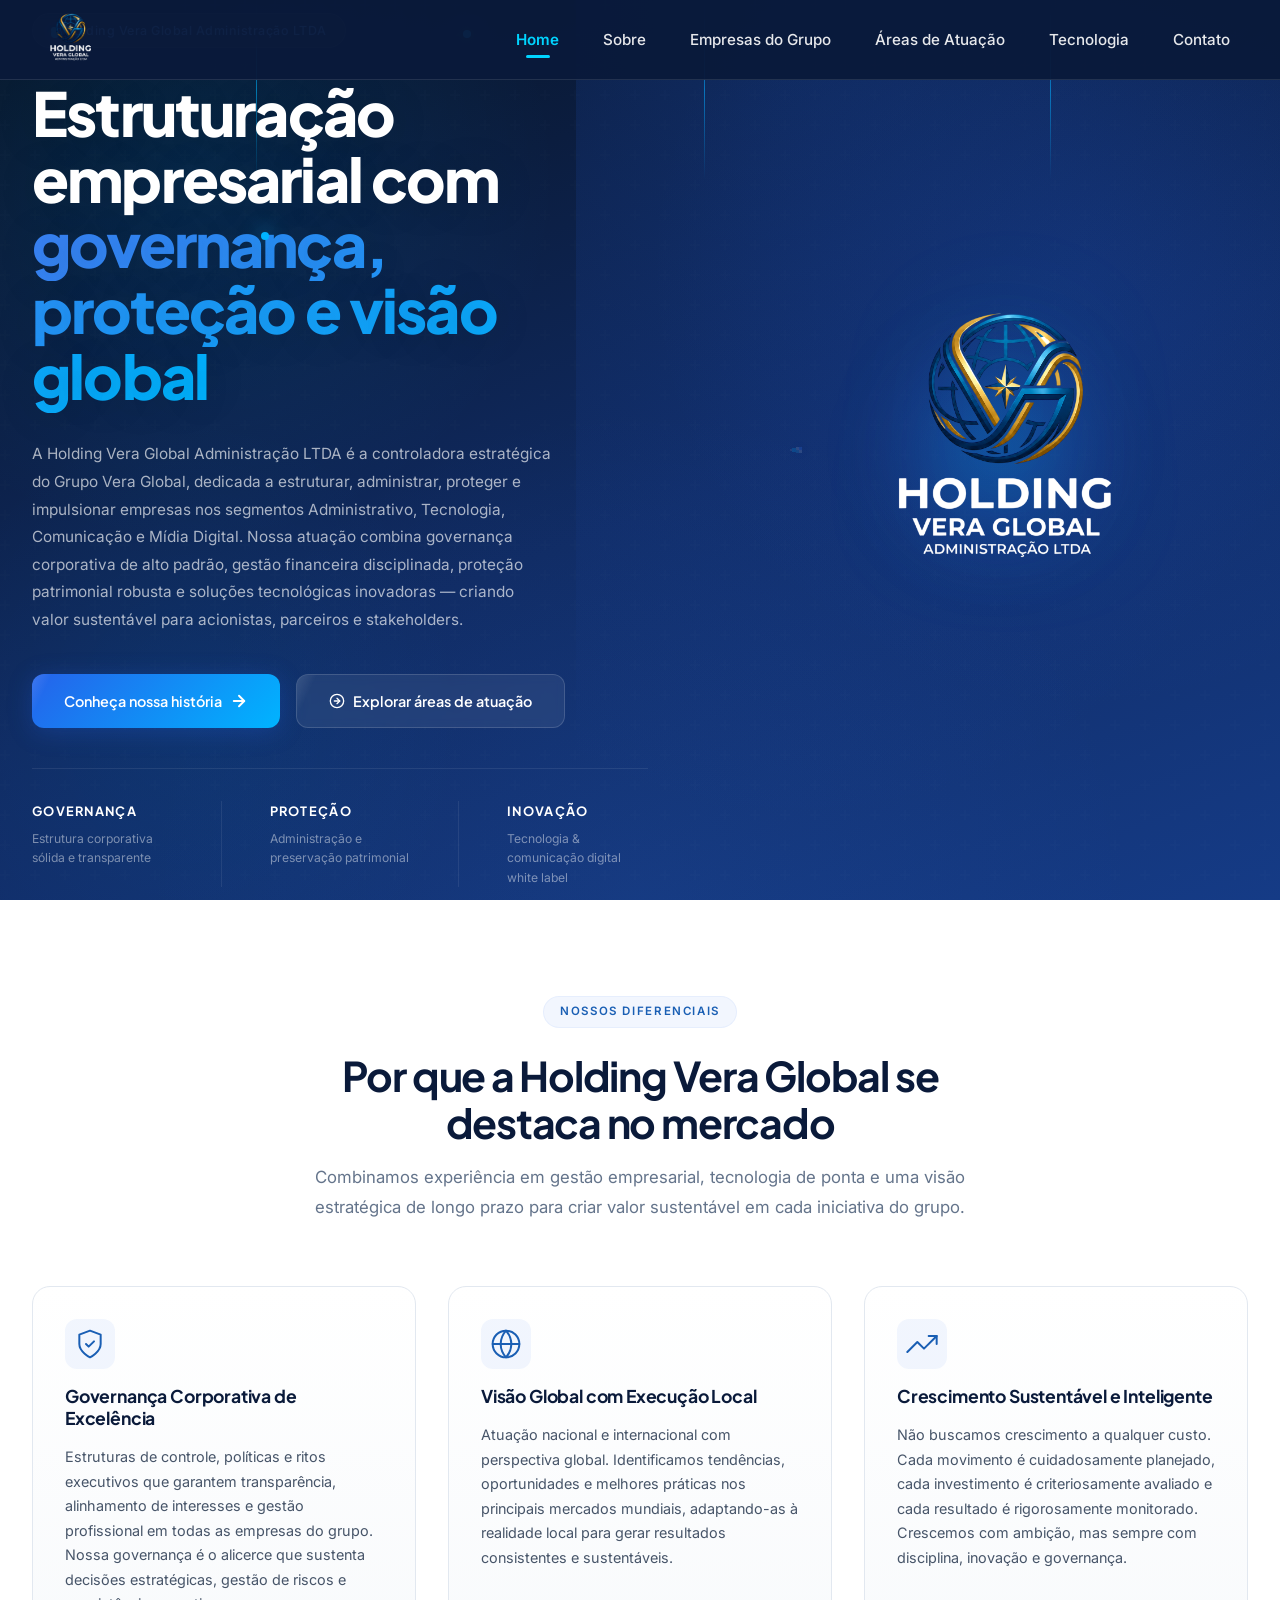
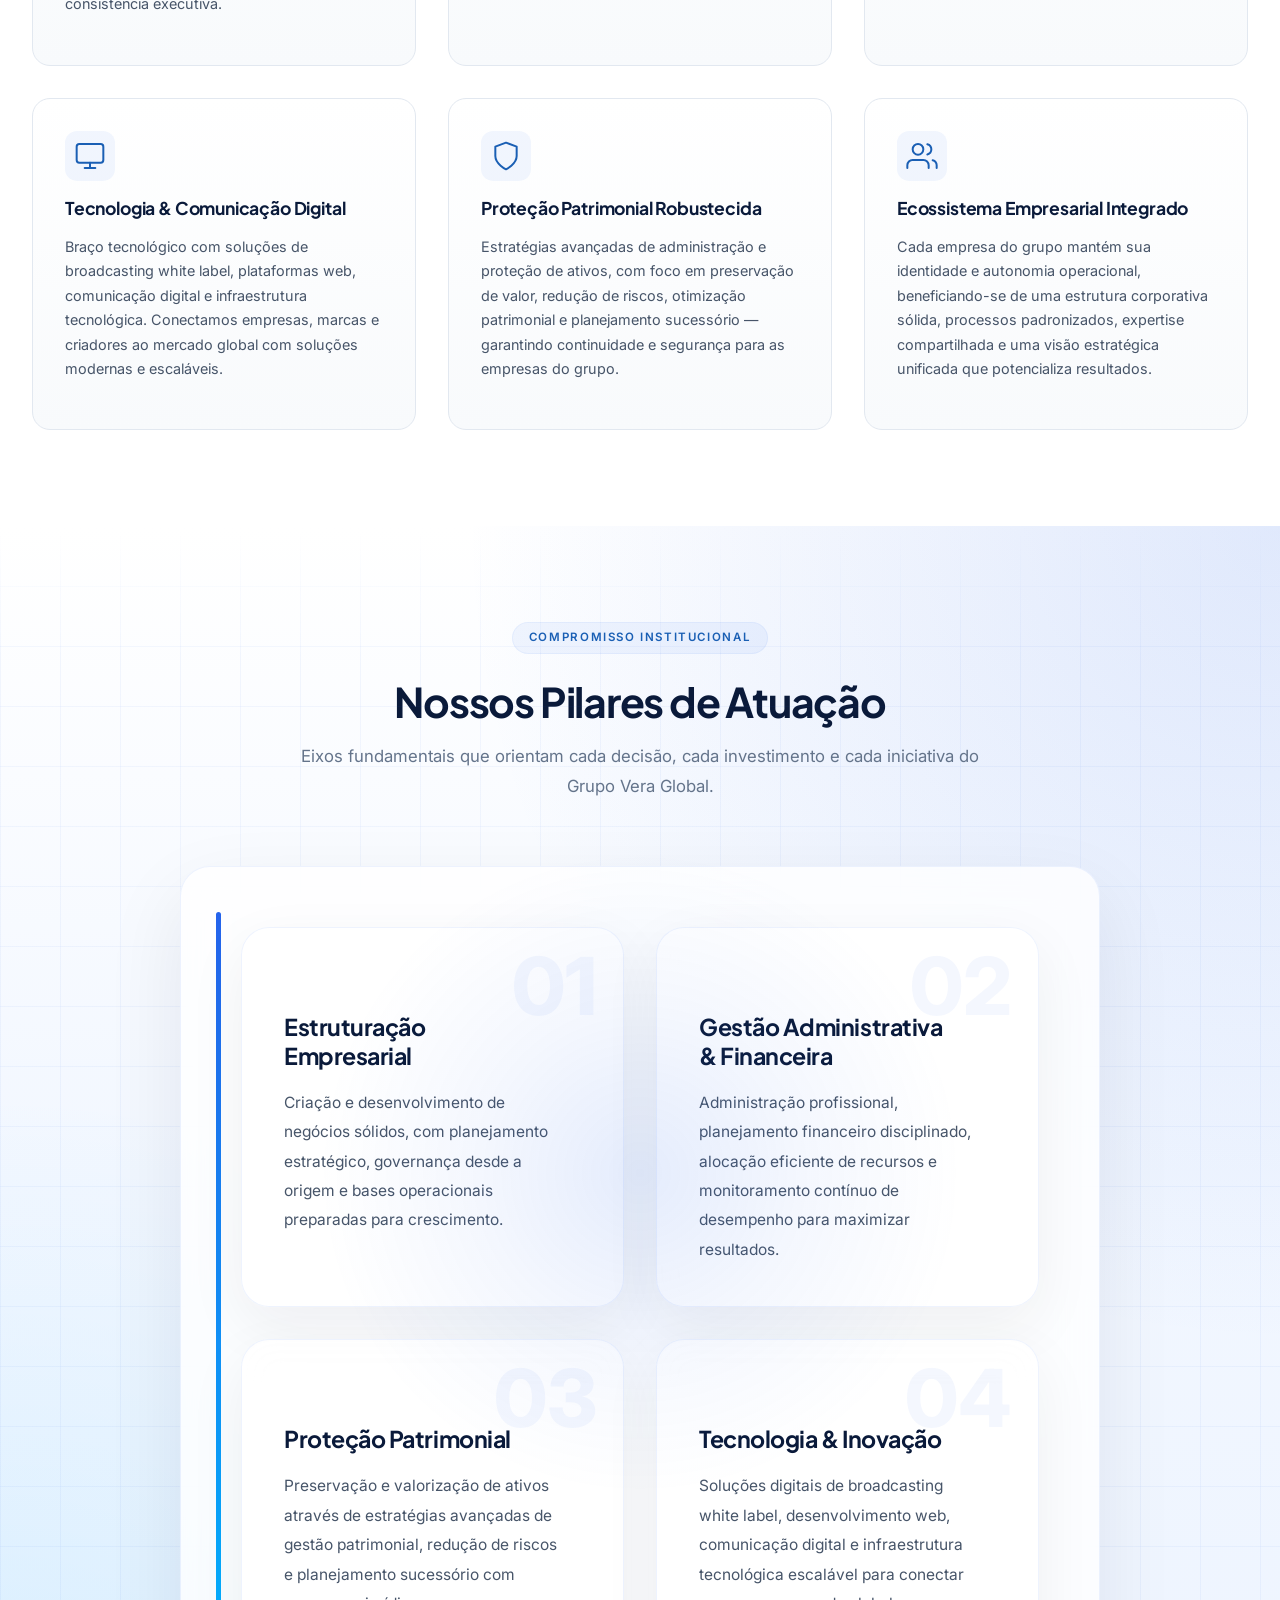
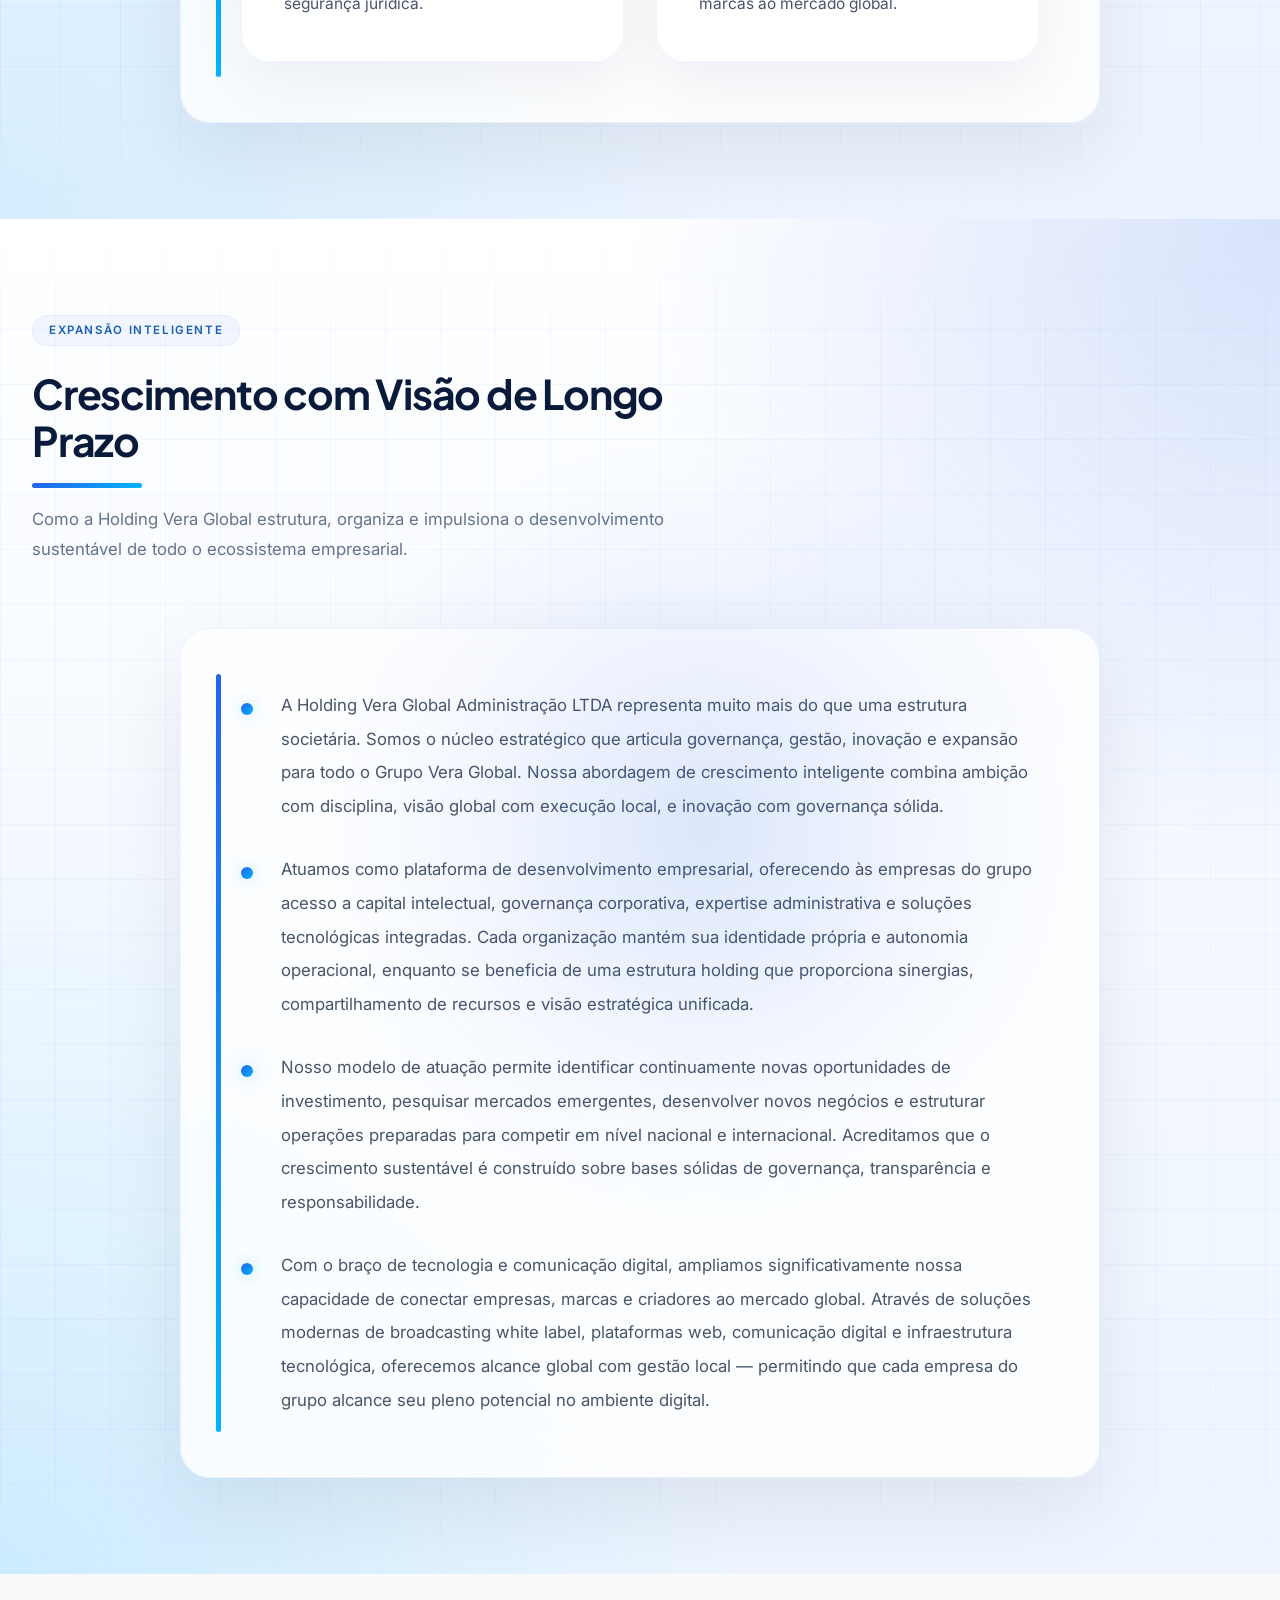
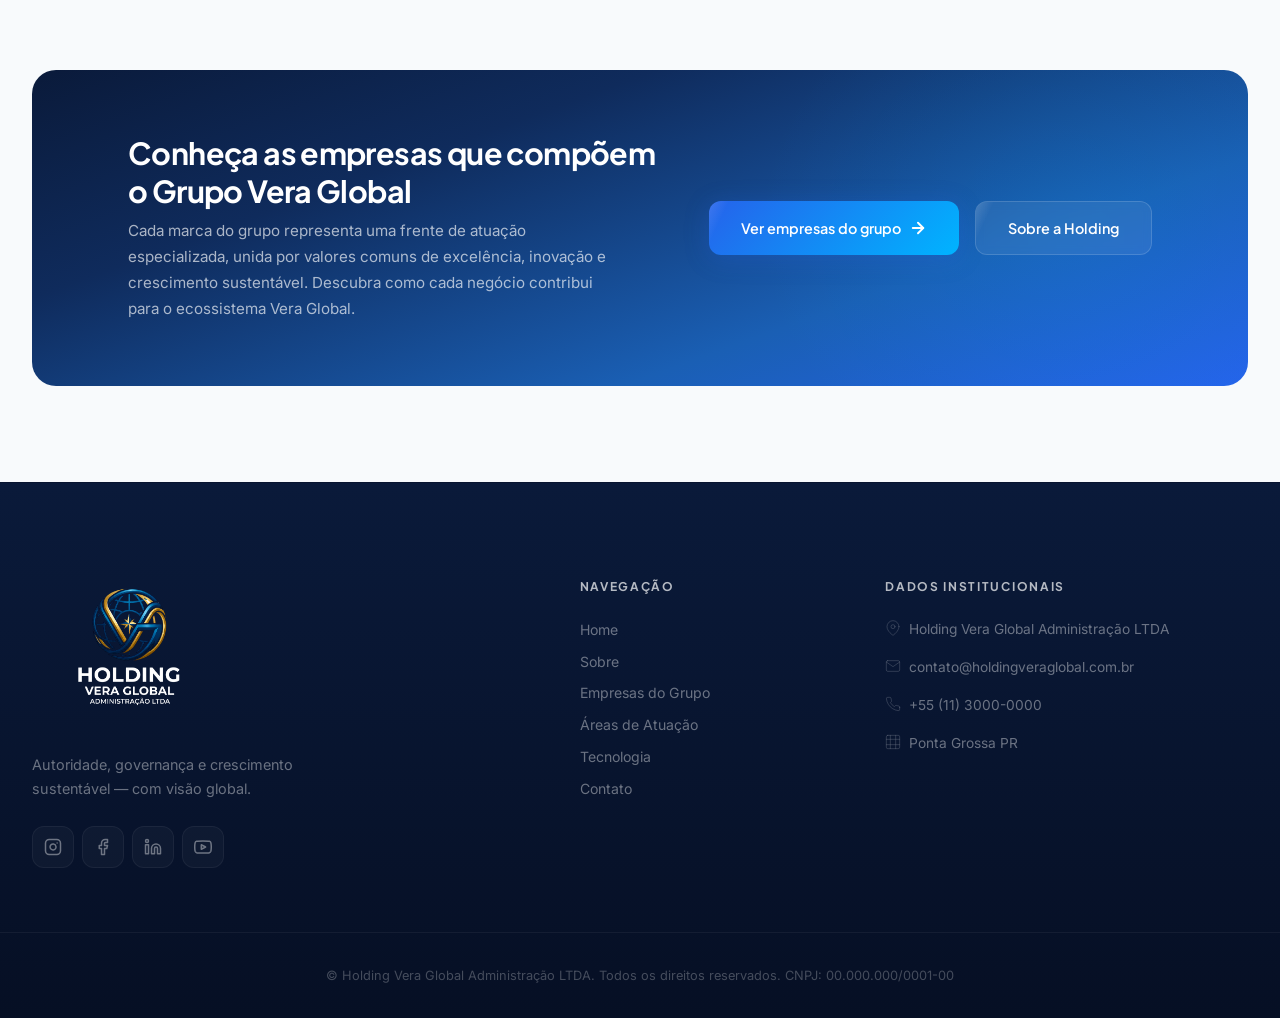
==== commit 49e3b395: "Ajuste de posicionamento" ====
--- a/index.html
+++ b/index.html
@@ -41,6 +41,7 @@
       href="https://fonts.googleapis.com/css2?family=Plus+Jakarta+Sans:wght@300;400;500;600;700;800&family=Inter:wght@400;500;600&display=swap"
       rel="stylesheet"
     />
+    <link rel="stylesheet" href="CSS/nav.css" />
     <link rel="stylesheet" href="CSS/index.css" />
   </head>
 
@@ -78,7 +79,7 @@
           type="button"
           aria-label="Abrir menu"
           aria-expanded="false"
-          aria-controls="menu"
+          aria-controls="mobile-menu"
           data-nav-toggle
         >
           <span aria-hidden="true"></span>
@@ -87,31 +88,17 @@
         </button>
       </div>
 
-      <div class="nav-drawer" id="menu" data-nav-drawer>
-        <div class="container nav-drawer-inner">
-          <button class="nav-drawer-close" aria-label="Fechar menu">
-            <svg
-              width="24"
-              height="24"
-              viewBox="0 0 24 24"
-              fill="none"
-              stroke="currentColor"
-              stroke-width="2"
-              stroke-linecap="round"
-              stroke-linejoin="round"
-            ></svg>
-          </button>
-          <nav class="nav-drawer-nav" aria-label="Menu mobile">
-            <a href="index.html" class="nav-link is-active" aria-current="page"
-              >Home</a
-            >
-            <a href="sobre.html" class="nav-link">Sobre</a>
-            <a href="empresas.html" class="nav-link">Empresas do Grupo</a>
-            <a href="atuacao.html" class="nav-link">Áreas de Atuação</a>
-            <a href="tecnologia.html" class="nav-link">Tecnologia</a>
-            <a href="contato.html" class="nav-link">Contato</a>
-          </nav>
-        </div>
+      <div class="mobile-menu" id="mobile-menu" data-nav-drawer>
+        <nav class="mobile-menu-nav" aria-label="Menu mobile">
+          <a href="index.html" class="nav-link is-active" aria-current="page"
+            >Home</a
+          >
+          <a href="sobre.html" class="nav-link">Sobre</a>
+          <a href="empresas.html" class="nav-link">Empresas do Grupo</a>
+          <a href="atuacao.html" class="nav-link">Áreas de Atuação</a>
+          <a href="tecnologia.html" class="nav-link">Tecnologia</a>
+          <a href="contato.html" class="nav-link">Contato</a>
+        </nav>
       </div>
     </header>
 
@@ -826,69 +813,8 @@
       </svg>
     </button>
 
-    <!--
-      FALLBACK TEMPORÁRIO (MENU MOBILE)
-      - Mantém o comportamento esperado mesmo se js/index.js estiver ausente/sem funcionar.
-      - Não remove nenhum script existente.
-      - Só adiciona/atualiza classes quando os elementos existem.
-    -->
-    <script>
-      (() => {
-        const toggleBtn = document.querySelector("[data-nav-toggle]");
-        const drawer = document.querySelector("[data-nav-drawer]");
-
-        if (!toggleBtn || !drawer) return;
-
-        const close = () => {
-          drawer.classList.remove("is-open");
-          toggleBtn.setAttribute("aria-expanded", "false");
-          toggleBtn.classList.remove("is-active");
-        };
-
-        const open = () => {
-          drawer.classList.add("is-open");
-          toggleBtn.setAttribute("aria-expanded", "true");
-          toggleBtn.classList.add("is-active");
-        };
-
-        const toggle = () => {
-          drawer.classList.contains("is-open") ? close() : open();
-        };
-
-        // Evita conflitos caso js/index.js/navbar.js já tenha handlers.
-        if (!toggleBtn.dataset.fallbackNavBound) {
-          toggleBtn.dataset.fallbackNavBound = "1";
-          toggleBtn.addEventListener("click", (e) => {
-            e.preventDefault();
-            toggle();
-          });
-        }
-
-        if (!drawer.dataset.fallbackNavBound) {
-          drawer.dataset.fallbackNavBound = "1";
-
-          // Fecha ao clicar em qualquer link dentro da navegação mobile
-          drawer.addEventListener("click", (e) => {
-            const link = e.target && e.target.closest && e.target.closest("a");
-            if (link) close();
-
-            // Fecha ao clicar fora do menu (overlay/página)
-            // Como a drawer cobre a tela inteira, qualquer clique direto nela fecha.
-            if (e.target === drawer) close();
-          });
-
-          // Fecha ao pressionar ESC
-          document.addEventListener("keydown", (e) => {
-            if (e.key === "Escape") close();
-          });
-        }
-
-        // Inicializa estado consistente no load
-        close();
-      })();
-    </script>
-
     <script src="js/global-network-bg.js" type="module" defer></script>
     <script src="js/index.js" type="module" defer></script>
+    <script src="js/nav.js" defer></script>
   </body>
 </html>
--- a/CSS/nav.css
+++ b/CSS/nav.css
@@ -0,0 +1,310 @@
+/* ============================================================
+   HOLDING VERA GLOBAL — NAV.CSS
+   Sistema de Navegação Compartilhado
+   ============================================================ */
+
+/* ---- Variáveis ---- */
+:root {
+  --nav-height: 80px;
+  --nav-bg: rgba(10, 26, 58, 0.95);
+  --nav-bg-scrolled: rgba(255, 255, 255, 0.95);
+  --nav-text: rgba(255, 255, 255, 0.9);
+  --nav-text-scrolled: rgba(15, 23, 42, 0.9);
+  --nav-accent: #00d4ff;
+  --nav-accent-scrolled: #2563eb;
+  --nav-shadow: 0 4px 24px rgba(0, 0, 0, 0.15);
+  --nav-transition: 0.3s cubic-bezier(0.4, 0, 0.2, 1);
+}
+
+/* ---- Header Base ---- */
+.site-header {
+  position: fixed;
+  top: 0;
+  left: 0;
+  right: 0;
+  z-index: 1000;
+  height: var(--nav-height);
+  background: var(--nav-bg);
+  border-bottom: 1px solid rgba(255, 255, 255, 0.1);
+  transition: all var(--nav-transition);
+}
+
+.site-header.is-scrolled {
+  background: var(--nav-bg-scrolled);
+  box-shadow: var(--nav-shadow);
+  border-bottom: 1px solid rgba(37, 99, 235, 0.1);
+}
+
+.site-header.is-hidden {
+  transform: translateY(-100%);
+}
+
+.header-inner {
+  display: flex;
+  align-items: center;
+  justify-content: space-between;
+  height: 100%;
+  max-width: 1400px;
+  margin: 0 auto;
+  padding: 0 24px;
+}
+
+/* ---- Brand/Logo ---- */
+.brand {
+  flex-shrink: 0;
+  display: flex;
+  align-items: center;
+  text-decoration: none;
+  z-index: 1001;
+}
+
+.brand-logo {
+  height: 60px;
+  width: auto;
+  transition: transform var(--nav-transition);
+}
+
+.brand:hover .brand-logo {
+  transform: scale(1.05);
+}
+
+/* ---- Navegação Desktop ---- */
+.nav {
+  display: flex;
+  align-items: center;
+  gap: 8px;
+}
+
+.nav-link {
+  position: relative;
+  padding: 10px 18px;
+  font-size: 0.95rem;
+  font-weight: 500;
+  color: var(--nav-text);
+  text-decoration: none;
+  border-radius: 8px;
+  transition: all var(--nav-transition);
+  white-space: nowrap;
+}
+
+.nav-link:hover {
+  color: var(--nav-accent);
+  background: rgba(0, 212, 255, 0.1);
+}
+
+.nav-link.is-active {
+  color: var(--nav-accent);
+  font-weight: 600;
+}
+
+.nav-link.is-active::after {
+  content: "";
+  position: absolute;
+  bottom: 4px;
+  left: 50%;
+  transform: translateX(-50%);
+  width: 24px;
+  height: 3px;
+  background: var(--nav-accent);
+  border-radius: 2px;
+}
+
+/* Estado scrolled do header */
+.site-header.is-scrolled .nav-link {
+  color: var(--nav-text-scrolled);
+}
+
+.site-header.is-scrolled .nav-link:hover {
+  color: var(--nav-accent-scrolled);
+  background: rgba(37, 99, 235, 0.08);
+}
+
+.site-header.is-scrolled .nav-link.is-active {
+  color: var(--nav-accent-scrolled);
+}
+
+.site-header.is-scrolled .nav-link.is-active::after {
+  background: var(--nav-accent-scrolled);
+}
+
+/* ---- Botão Mobile Toggle (Hambúrguer) ---- */
+.nav-toggle {
+  display: none;
+  flex-direction: column;
+  justify-content: center;
+  align-items: center;
+  gap: 5px;
+  width: 44px;
+  height: 44px;
+  background: transparent;
+  border: none;
+  cursor: pointer;
+  padding: 8px;
+  z-index: 1001;
+  position: relative;
+}
+
+.nav-toggle span {
+  display: block;
+  width: 24px;
+  height: 2px;
+  background: var(--nav-text);
+  border-radius: 2px;
+  transition: all var(--nav-transition);
+  transform-origin: center;
+}
+
+.site-header.is-scrolled .nav-toggle span {
+  background: var(--nav-text-scrolled);
+}
+
+.nav-toggle.is-active span {
+  background: var(--nav-text-scrolled);
+}
+
+.nav-toggle.is-active span:nth-child(1) {
+  transform: translateY(7px) rotate(45deg);
+}
+
+.nav-toggle.is-active span:nth-child(2) {
+  opacity: 0;
+  transform: scaleX(0);
+}
+
+.nav-toggle.is-active span:nth-child(3) {
+  transform: translateY(-7px) rotate(-45deg);
+}
+
+/* ---- Menu Mobile Drawer ---- */
+.mobile-menu {
+  position: fixed;
+  top: 0;
+  left: 0;
+  right: 0;
+  bottom: 0;
+  background: linear-gradient(180deg, #ffffff 0%, #f8fafc 100%);
+  z-index: 999;
+  display: flex;
+  flex-direction: column;
+  align-items: center;
+  justify-content: center;
+  opacity: 0;
+  visibility: hidden;
+  transition: all var(--nav-transition);
+}
+
+.mobile-menu.is-open {
+  opacity: 1;
+  visibility: visible;
+}
+
+.mobile-menu-nav {
+  display: flex;
+  flex-direction: column;
+  align-items: center;
+  gap: 8px;
+  width: 100%;
+  max-width: 400px;
+  padding: 24px;
+}
+
+.mobile-menu-nav .nav-link {
+  font-size: 1.5rem;
+  font-weight: 600;
+  padding: 16px 24px;
+  color: var(--nav-text-scrolled);
+  width: 100%;
+  text-align: center;
+  border-radius: 12px;
+  transition: all var(--nav-transition);
+}
+
+.mobile-menu-nav .nav-link:hover {
+  background: linear-gradient(
+    135deg,
+    rgba(37, 99, 235, 0.1) 0%,
+    rgba(0, 180, 255, 0.1) 100%
+  );
+  color: var(--nav-accent-scrolled);
+  transform: translateX(4px);
+}
+
+.mobile-menu-nav .nav-link.is-active {
+  background: linear-gradient(
+    135deg,
+    rgba(37, 99, 235, 0.15) 0%,
+    rgba(0, 180, 255, 0.15) 100%
+  );
+  color: var(--nav-accent-scrolled);
+}
+
+.mobile-menu-nav .nav-link.is-active::after {
+  display: none;
+}
+
+/* ---- Responsivo ---- */
+@media (max-width: 768px) {
+  .nav {
+    display: none;
+  }
+
+  .nav-toggle {
+    display: flex;
+  }
+
+  .brand-logo {
+    height: 50px;
+  }
+}
+
+@media (min-width: 769px) {
+  .mobile-menu {
+    display: none;
+  }
+}
+
+/* ---- Scroll Lock (quando menu mobile está aberto) ---- */
+body.no-scroll {
+  overflow: hidden;
+  padding-right: var(--scrollbar-width, 0px);
+}
+
+/* ---- Animações Suaves ---- */
+@keyframes fadeIn {
+  from {
+    opacity: 0;
+    transform: translateY(-10px);
+  }
+  to {
+    opacity: 1;
+    transform: translateY(0);
+  }
+}
+
+.mobile-menu.is-open .mobile-menu-nav .nav-link {
+  animation: fadeIn 0.4s ease-out forwards;
+}
+
+.mobile-menu.is-open .mobile-menu-nav .nav-link:nth-child(1) {
+  animation-delay: 0.05s;
+}
+
+.mobile-menu.is-open .mobile-menu-nav .nav-link:nth-child(2) {
+  animation-delay: 0.1s;
+}
+
+.mobile-menu.is-open .mobile-menu-nav .nav-link:nth-child(3) {
+  animation-delay: 0.15s;
+}
+
+.mobile-menu.is-open .mobile-menu-nav .nav-link:nth-child(4) {
+  animation-delay: 0.2s;
+}
+
+.mobile-menu.is-open .mobile-menu-nav .nav-link:nth-child(5) {
+  animation-delay: 0.25s;
+}
+
+.mobile-menu.is-open .mobile-menu-nav .nav-link:nth-child(6) {
+  animation-delay: 0.3s;
+}
--- a/CSS/index.css
+++ b/CSS/index.css
@@ -161,7 +161,7 @@
 /* ---- Layout ---- */
 .container {
   width: 100%;
-  max-width: 1200px;
+  max-width: 1400px;
   margin: 0 auto;
   padding: 0 var(--space-xl);
 }
@@ -209,197 +209,12 @@
   line-height: 1.8;
 }
 
-/* ---- Header ---- */
-.site-header {
-  position: fixed;
-  top: 0;
-  left: 0;
-  right: 0;
-  z-index: 1000;
-  padding: var(--space-lg) 0;
-
-  background: rgba(10, 26, 58, 0.35);
-  border-bottom: 1px solid rgba(255, 255, 255, 0.08);
-  -webkit-backdrop-filter: blur(18px);
-}
-.site-header.is-scrolled {
-  background: rgba(255, 255, 255, 0.82);
-  backdrop-filter: blur(24px) saturate(1.4);
-  -webkit-backdrop-filter: blur(24px) saturate(1.4);
-  box-shadow:
-    0 1px 0 rgba(15, 23, 42, 0.05),
-    0 8px 32px rgba(15, 23, 42, 0.04);
-  padding: var(--space-md) 0;
-  border-bottom: 1px solid rgba(37, 99, 235, 0.08);
-}
-.site-header.is-hidden {
-  transform: translateY(-100%);
-}
-.header-inner {
-  display: flex;
-  align-items: center;
-  justify-content: space-between;
-  gap: var(--space-lg);
-}
-.brand {
-  flex-shrink: 0;
-  display: flex;
-  align-items: center;
-  position: relative;
-}
-.brand-logo {
-  height: 80px;
-  width: auto;
-  border-radius: 2em;
-}
-.brand:hover .brand-logo {
-  transform: scale(1.02);
-}
-
-.nav {
-  display: flex;
-  align-items: center;
-  gap: var(--space-xs);
-}
-.nav-link {
-  position: relative;
-  padding: 8px 14px;
-  font-size: 0.9rem;
-  font-weight: 500;
-  color: rgba(255, 255, 255, 0.85);
-  border-radius: var(--radius-sm);
-  transition:
-    color var(--trans-fast) var(--ease-out),
-    background var(--trans-fast) var(--ease-out);
-}
-.nav-link:hover {
-  color: #00d4ff;
-  background: rgba(0, 212, 255, 0.1);
-}
-.nav-link.is-active {
-  color: aqua;
-  font-weight: 600;
-}
-.nav-link.is-active::after {
-  content: "";
-  position: absolute;
-  bottom: 0;
-  left: 50%;
-  transform: translateX(-50%);
-  width: 20px;
-  height: 2px;
-  background: var(--gradient-accent);
-  border-radius: var(--radius-full);
-}
-
-.nav-toggle {
-  display: none;
-  flex-direction: column;
-  gap: 5px;
-  background: none;
-  border: none;
-  cursor: pointer;
-  padding: var(--space-sm);
-  z-index: 1001;
-}
-.nav-toggle span {
-  display: block;
-  width: 24px;
-  height: 2px;
-  background: white;
-  border-radius: var(--radius-full);
-  transition:
-    transform var(--trans-base) var(--ease-out),
-    opacity var(--trans-base) var(--ease-out);
-  transform-origin: center;
-}
-.nav-toggle.is-active span:nth-child(1) {
-  transform: translateY(7px) rotate(45deg);
-  background: #000;
-}
-.nav-toggle.is-active span:nth-child(2) {
-  opacity: 0;
-  background: #000;
-}
-.nav-toggle.is-active span:nth-child(3) {
-  transform: translateY(-7px) rotate(-45deg);
-  background: #000;
-}
-
-.nav-drawer {
-  display: none;
-  position: fixed;
-  top: 0;
-  left: 0;
-  right: 0;
-  bottom: 0;
-  background: rgba(255, 255, 255, 0.98);
-  backdrop-filter: blur(30px);
-  -webkit-backdrop-filter: blur(30px);
-  z-index: 999;
-  opacity: 0;
-  visibility: hidden;
-  transition:
-    opacity var(--trans-base) var(--ease-out),
-    visibility var(--trans-base) var(--ease-out);
-}
-.nav-drawer.is-open {
-  opacity: 1;
-  visibility: visible;
-}
-.nav-drawer-inner {
-  display: flex;
-  flex-direction: column;
-  justify-content: center;
-  align-items: center;
-  height: 100%;
-}
-.nav-drawer-nav {
-  display: flex;
-  flex-direction: column;
-  align-items: center;
-  gap: var(--space-sm);
-}
-.nav-drawer-nav .nav-link {
-  font-size: 1.25rem;
-  padding: var(--space-md) var(--space-lg);
-}
-
-.nav-drawer-close {
-  position: absolute;
-  top: var(--space-lg);
-  right: var(--space-lg);
-  background: rgba(37, 99, 235, 0.08);
-  border: 1px solid rgba(37, 99, 235, 0.15);
-  border-radius: var(--radius-md);
-  width: 44px;
-  height: 44px;
-  display: flex;
-  align-items: center;
-  justify-content: center;
-  cursor: pointer;
-  color: var(--blue-deep);
-  transition: all var(--trans-fast) var(--ease-out);
-  z-index: 10;
-}
-
-.nav-drawer-close:hover {
-  background: rgba(37, 99, 235, 0.15);
-  border-color: rgba(37, 99, 235, 0.3);
-  transform: rotate(90deg);
-}
-
-.nav-drawer-close svg {
-  width: 20px;
-  height: 20px;
-}
-
 /* ---- Hero ---- */
 
 .hero {
   position: relative;
   overflow: hidden;
-  min-height: 140vh;
+  min-height: 100vh;
 
   display: flex;
   align-items: center;
@@ -1691,48 +1506,11 @@
 }
 
 @media (max-width: 768px) {
-  .nav-drawer {
-    background: linear-gradient(180deg, #ffffff 0%, #f8fafc 100%);
-    border-top: 1px solid rgba(37, 99, 235, 0.08);
-  }
-
-  .nav-drawer-nav .nav-link {
-    color: var(--blue-deep);
-    font-weight: 600;
-    font-size: 1.35rem;
-    position: relative;
-    width: 100%;
-    text-align: center;
-    transition: all var(--trans-fast) var(--ease-out);
-  }
-
-  .nav-drawer-nav .nav-link:hover {
-    color: var(--blue-bright);
-    background: linear-gradient(
-      135deg,
-      rgba(37, 99, 235, 0.08) 0%,
-      rgba(0, 180, 255, 0.08) 100%
-    );
-    transform: translateX(4px);
-  }
-
-  .nav-drawer-nav .nav-link.is-active {
-    color: var(--blue-bright);
-    background: linear-gradient(
-      135deg,
-      rgba(37, 99, 235, 0.1) 0%,
-      rgba(0, 180, 255, 0.1) 100%
-    );
-  }
-
-  .nav-drawer-nav .nav-link.is-active::after {
-    display: none;
-  }
   .section {
     padding: var(--space-3xl) 0;
   }
   .hero {
-    min-height: auto;
+    min-height: 120vh;
     padding: var(--space-5xl) 0 var(--space-3xl);
   }
   .hero-actions {
@@ -1742,15 +1520,6 @@
     width: 100%;
     justify-content: center;
   }
-  .nav {
-    display: none;
-  }
-  .nav-toggle {
-    display: flex;
-  }
-  .nav-drawer {
-    display: block;
-  }
   .cards-grid,
   .cards-grid--3 {
     grid-template-columns: 1fr;
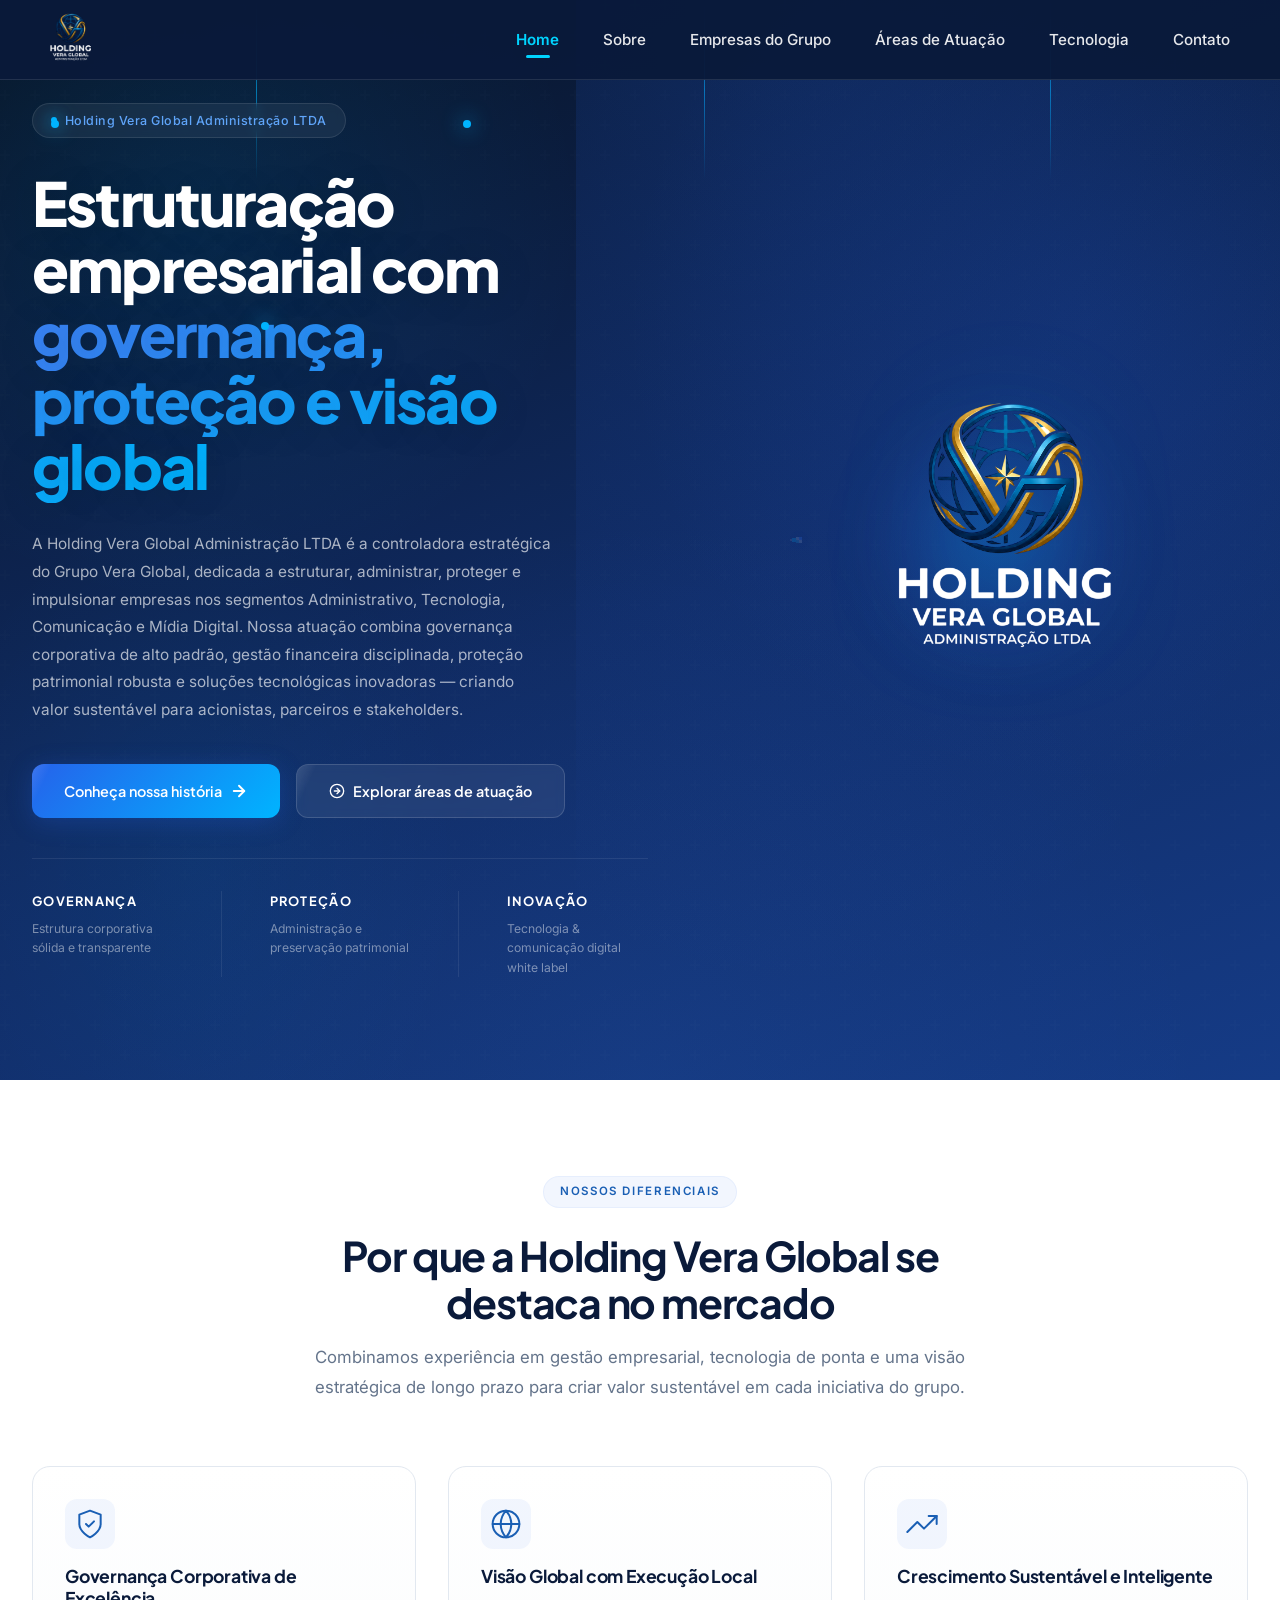
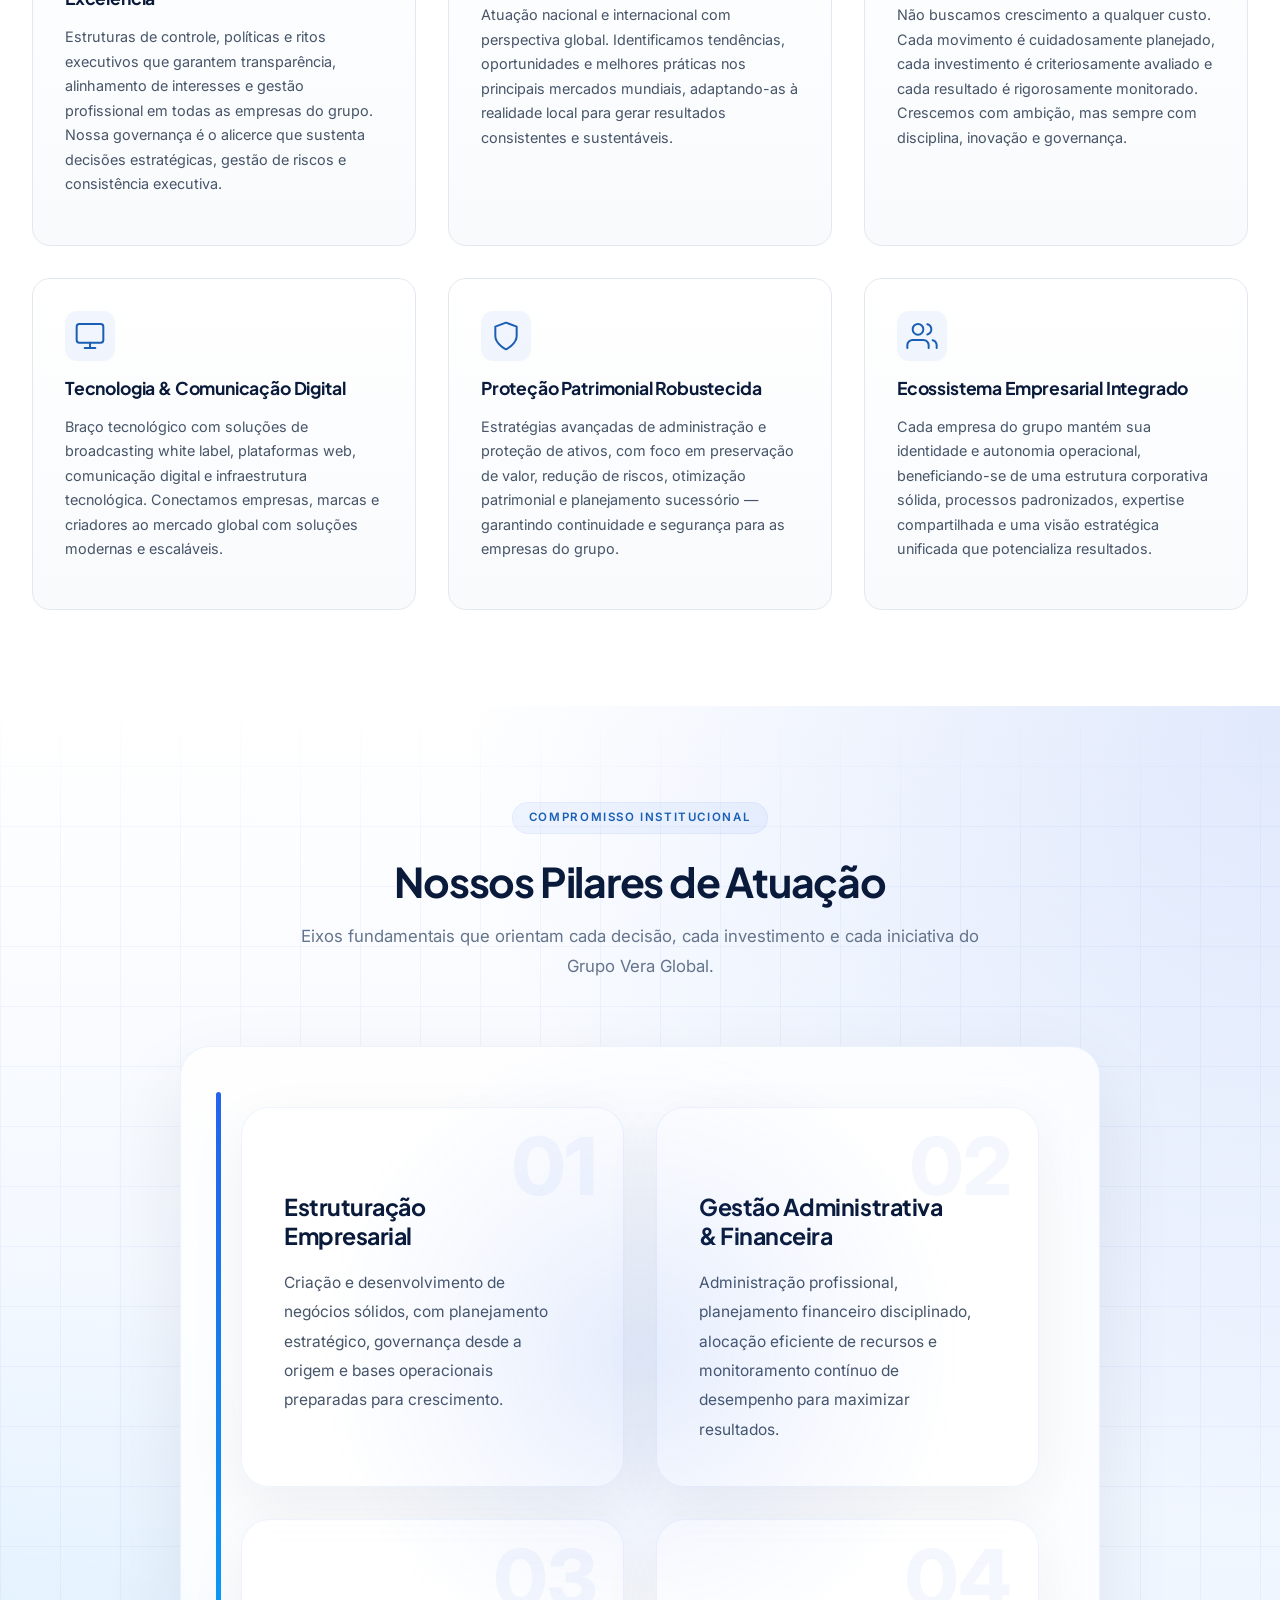
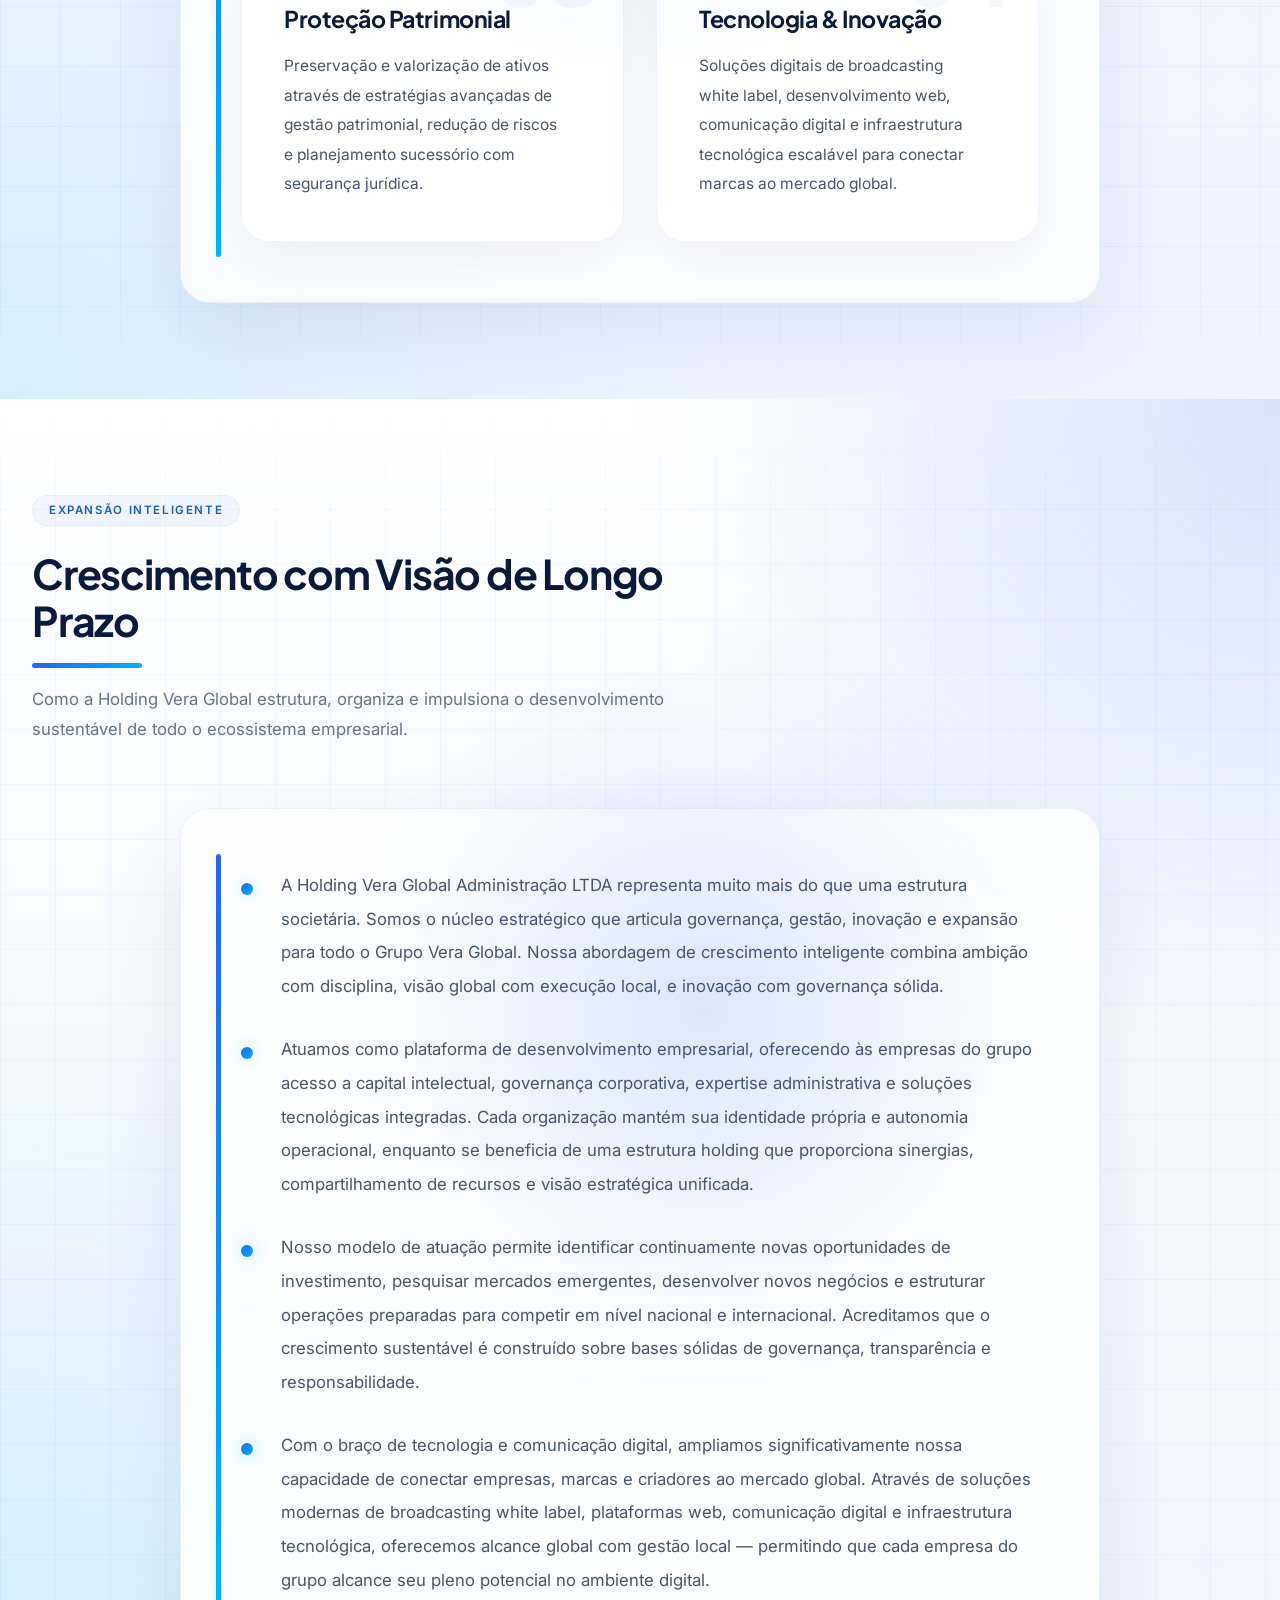
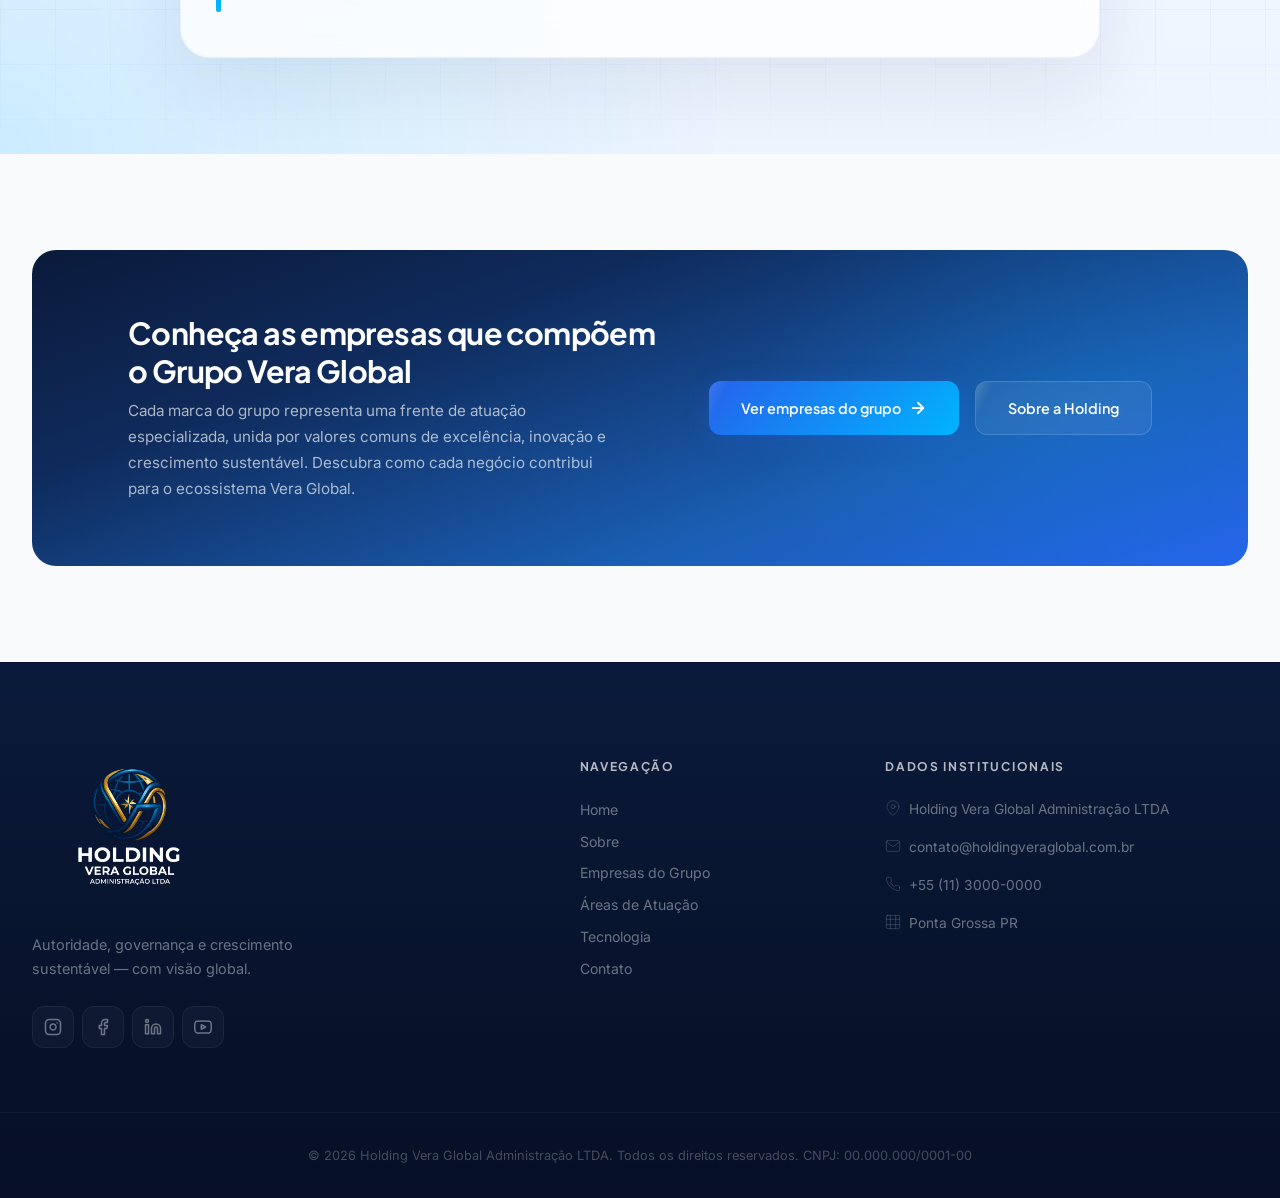
==== commit c8cae702: "Corrige caminhos dos arquivos JS e ajustes no deploy" ====
--- a/index.html
+++ b/index.html
@@ -813,8 +813,7 @@
       </svg>
     </button>
 
-    <script src="js/global-network-bg.js" type="module" defer></script>
-    <script src="js/index.js" type="module" defer></script>
-    <script src="js/nav.js" defer></script>
+    <script src="JS/index.js" type="module" defer></script>
+    <script src="JS/nav.js" defer></script>
   </body>
 </html>
--- a/CSS/index.css
+++ b/CSS/index.css
@@ -214,7 +214,7 @@
 .hero {
   position: relative;
   overflow: hidden;
-  min-height: 100vh;
+  min-height: 120vh;
 
   display: flex;
   align-items: center;
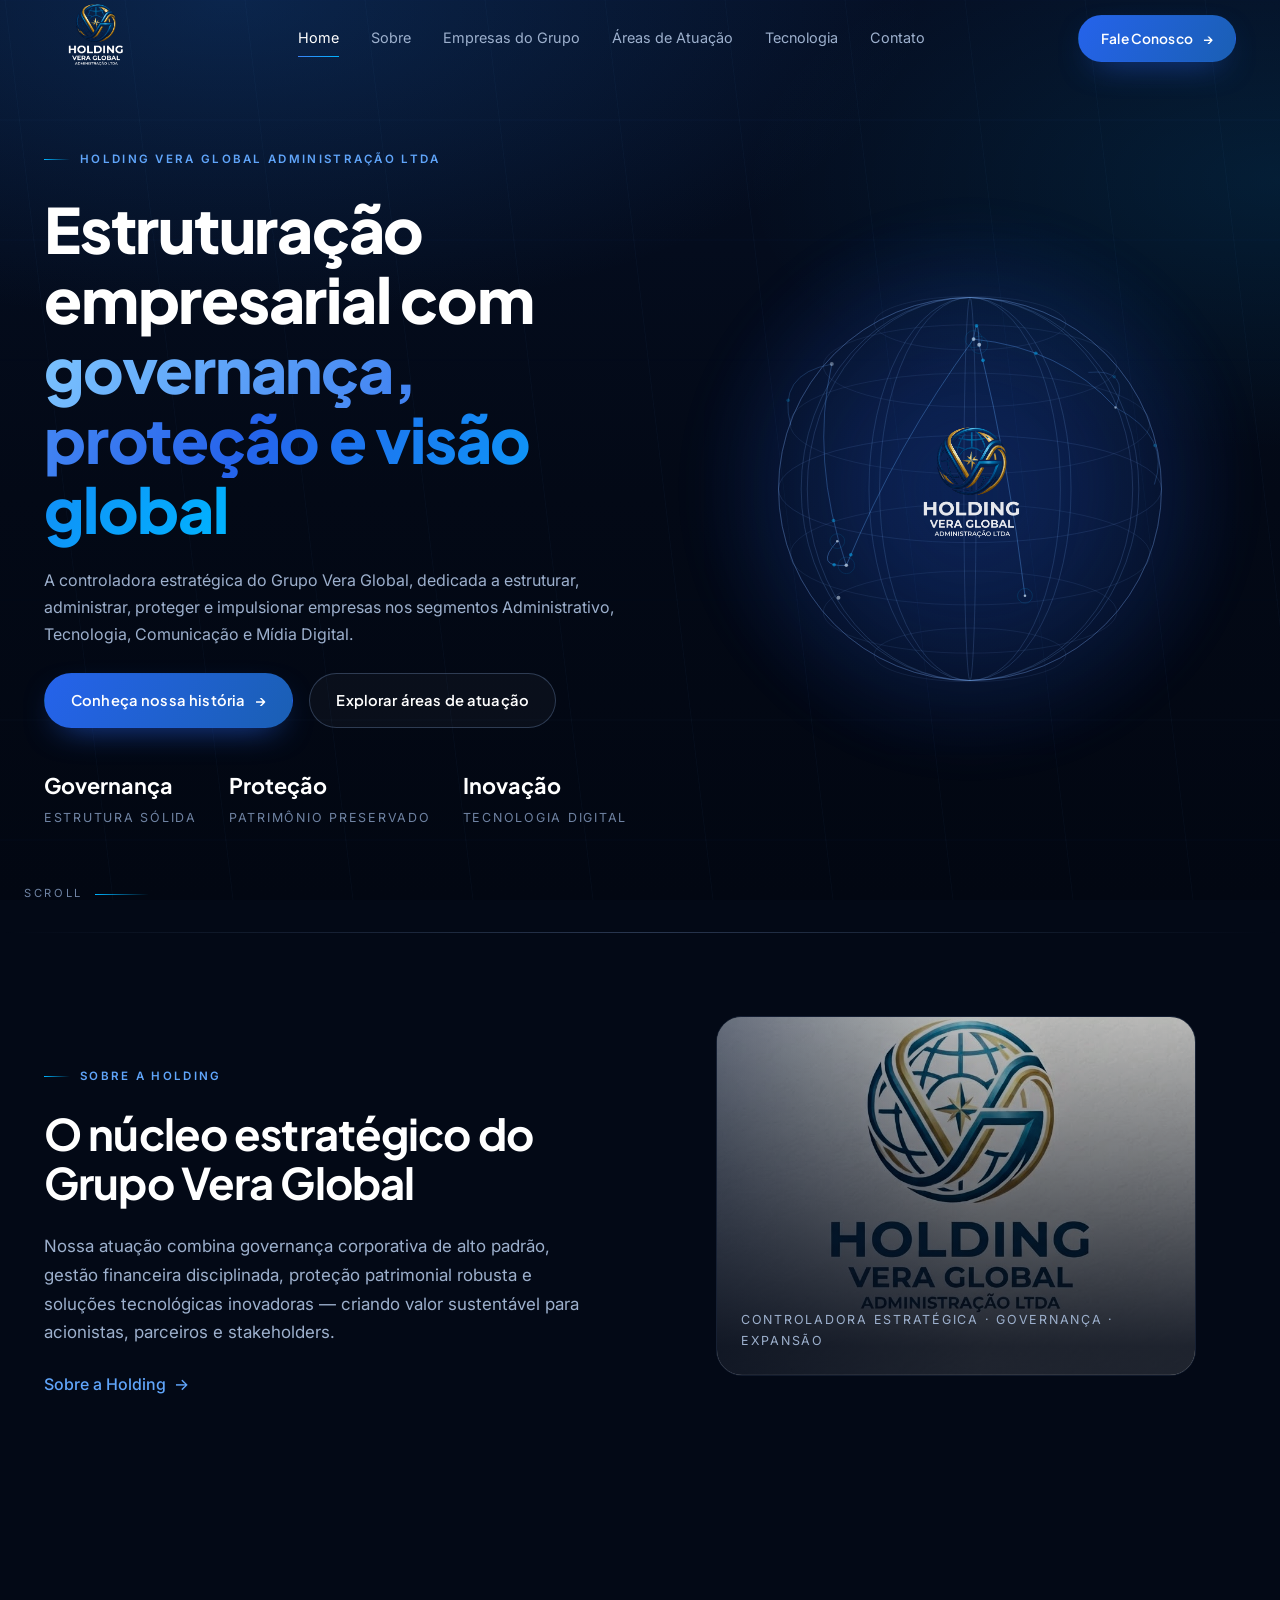
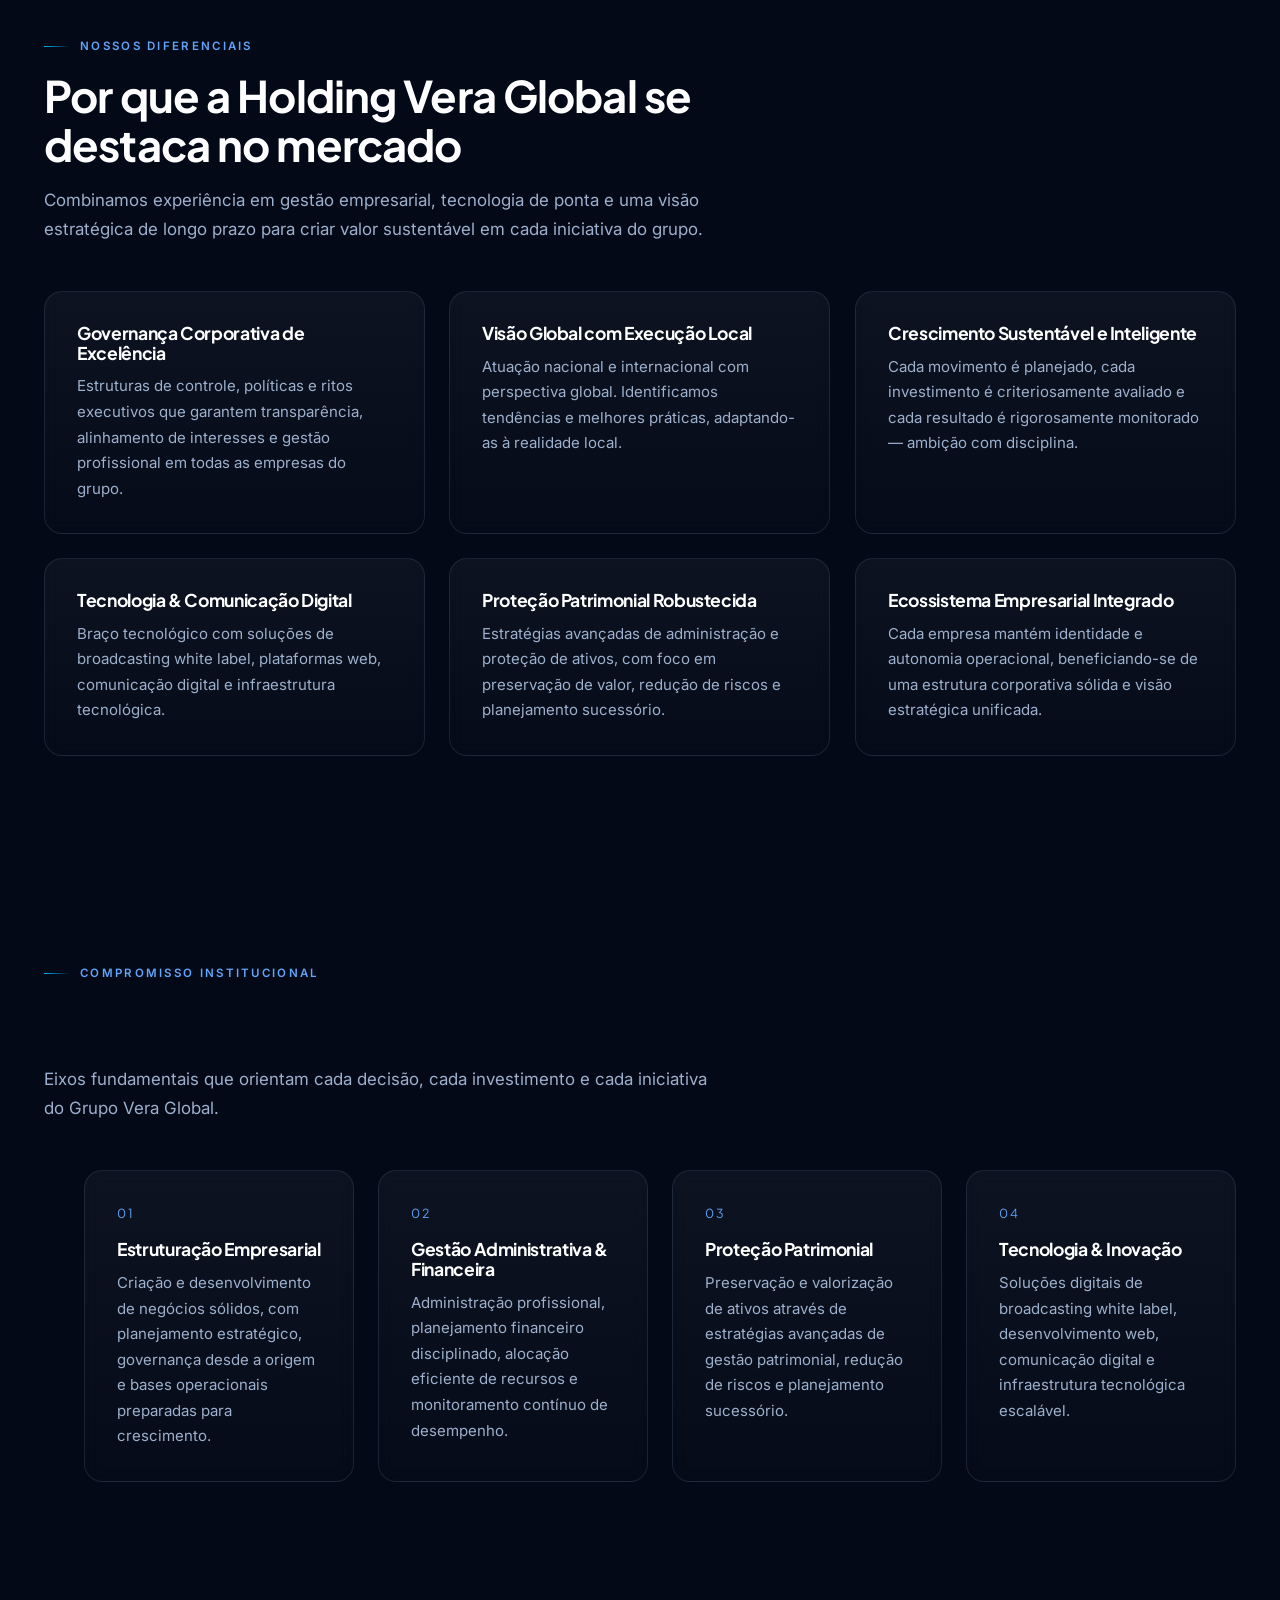
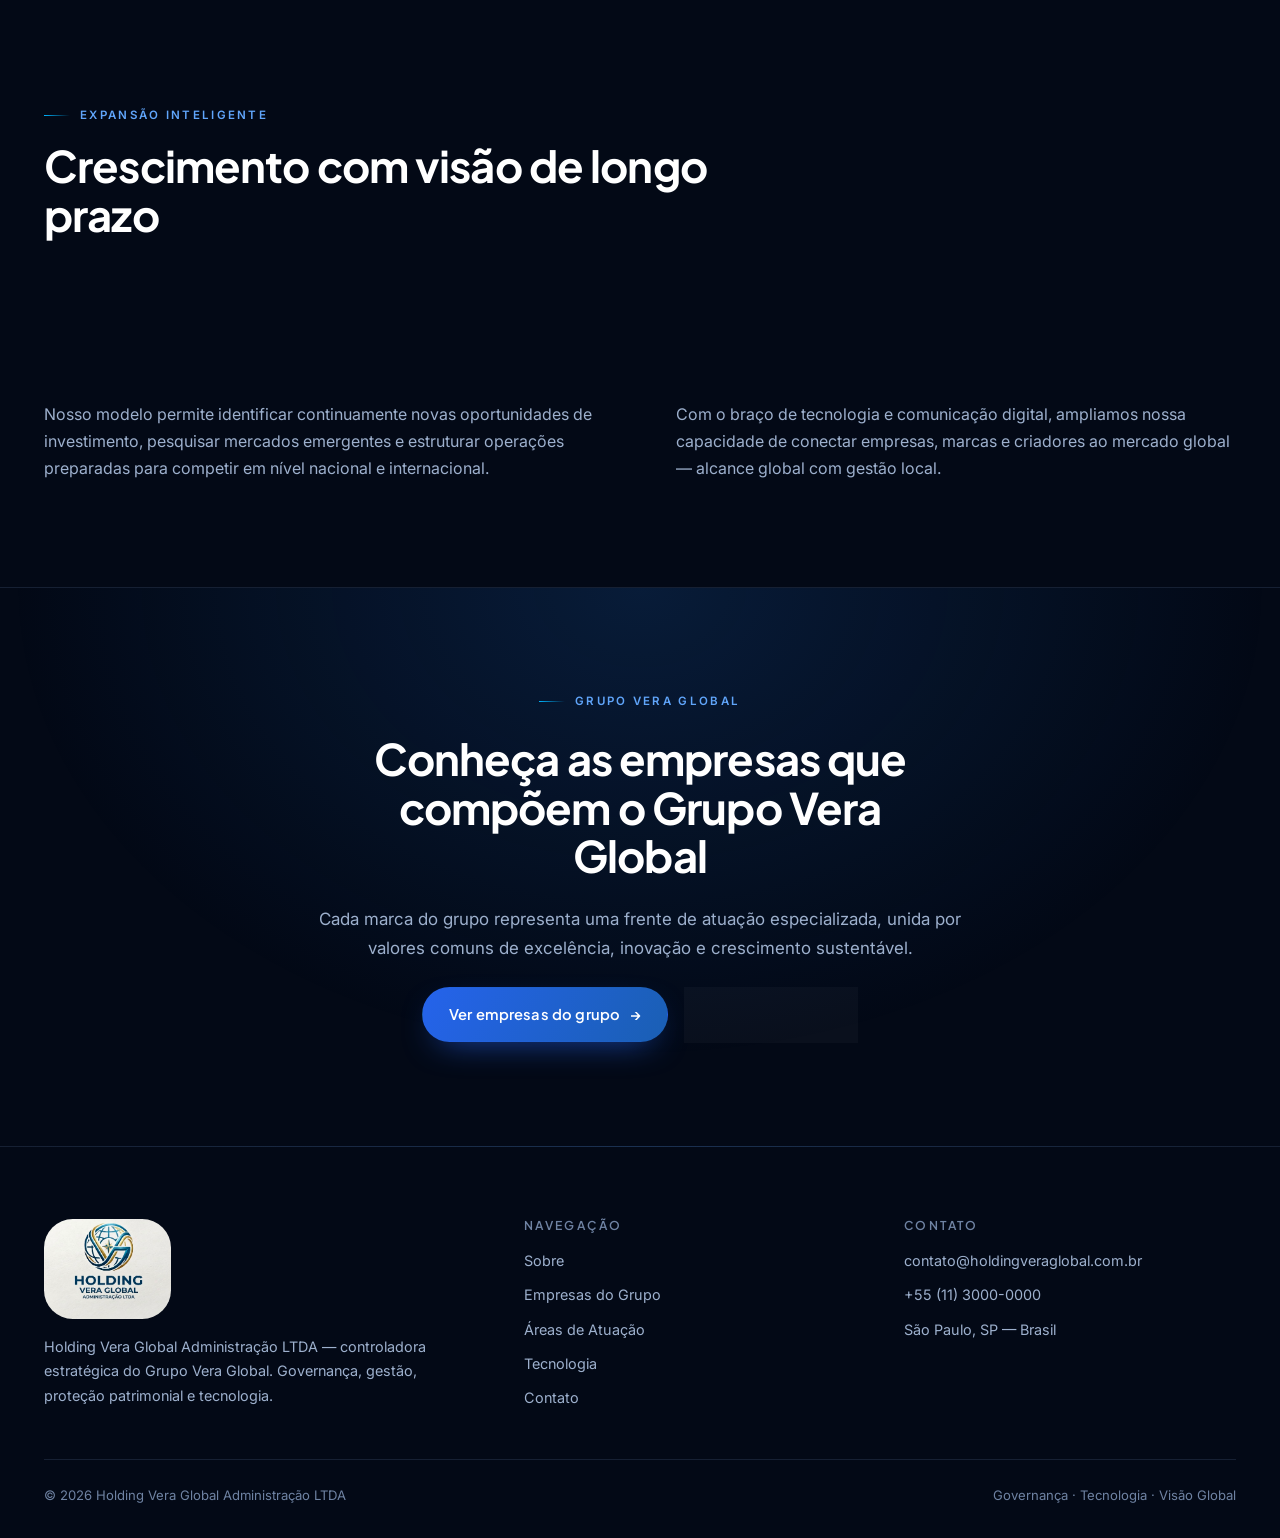
==== commit 76fd9144: "substituir Projeto" ====
--- a/index.html
+++ b/index.html
@@ -3,817 +3,407 @@
   <head>
     <meta charset="UTF-8" />
     <meta name="viewport" content="width=device-width, initial-scale=1.0" />
+    <title>
+      Holding Vera Global Administração LTDA | Governança e Visão Global
+    </title>
     <meta
       name="description"
-      content="Holding Vera Global Administração LTDA: controladora estratégica do Grupo Vera Global. Governança corporativa, gestão empresarial, proteção patrimonial, tecnologia e comunicação digital com visão global."
+      content="Controladora estratégica do Grupo Vera Global: governança corporativa, gestão empresarial, proteção patrimonial, tecnologia e comunicação digital com visão internacional."
     />
+    <meta property="og:type" content="website" />
     <meta
       property="og:title"
-      content="Holding Vera Global Administração LTDA | Governança e Crescimento Global"
+      content="Holding Vera Global Administração LTDA | Governança e Visão Global"
     />
     <meta
       property="og:description"
-      content="Controladora estratégica do Grupo Vera Global. Estruturação, administração e desenvolvimento de empresas com governança corporativa, tecnologia e visão internacional."
-    />
-    <meta property="og:type" content="website" />
-    <meta property="og:url" content="https://holdingveraglobal.com.br/" />
-    <meta
-      property="og:image"
-      content="https://holdingveraglobal.com.br/assets/og-image.jpg"
+      content="Estruturação, administração e desenvolvimento de empresas com governança corporativa, tecnologia e visão internacional."
     />
     <meta name="twitter:card" content="summary_large_image" />
-    <meta
-      name="twitter:title"
-      content="Holding Vera Global Administração LTDA"
-    />
-    <meta
-      name="twitter:description"
-      content="Controladora estratégica do Grupo Vera Global. Governança, gestão e tecnologia com visão global."
-    />
-
-    <title>
-      Holding Vera Global Administração LTDA | Governança e Crescimento Global
-    </title>
-
+    <link rel="canonical" href="https://holdingveraglobal.com.br/" />
+    <link rel="icon" href="assets/holdingSemFundo.png" type="image/png" />
     <link rel="preconnect" href="https://fonts.googleapis.com" />
     <link rel="preconnect" href="https://fonts.gstatic.com" crossorigin />
     <link
       href="https://fonts.googleapis.com/css2?family=Plus+Jakarta+Sans:wght@300;400;500;600;700;800&family=Inter:wght@400;500;600&display=swap"
       rel="stylesheet"
     />
-    <link rel="stylesheet" href="CSS/nav.css" />
-    <link rel="stylesheet" href="CSS/index.css" />
+    <link rel="stylesheet" href="css/global.css" />
+    <link rel="stylesheet" href="css/home.css" />
   </head>
 
-  <body>
+  <body data-page="home">
     <a class="skip-link" href="#conteudo">Pular para o conteúdo</a>
 
-    <!-- Canvas background will be prepended by JS -->
+    <div class="bg-veil" aria-hidden="true"></div>
+    <canvas class="bg-canvas" data-bg-canvas aria-hidden="true"></canvas>
 
     <header class="site-header" data-header>
       <div class="container header-inner">
-        <a class="brand" href="index.html" aria-label="Holding Vera Global">
+        <a
+          class="brand"
+          href="index.html"
+          aria-label="Holding Vera Global — página inicial"
+        >
           <img
             src="assets/holdingSemFundo.png"
             alt="Holding Vera Global"
             width="180"
             height="50"
-            loading="eager"
-            class="brand-logo"
           />
         </a>
-
-        <nav class="nav" aria-label="Navegação principal">
-          <a href="index.html" class="nav-link is-active" aria-current="page"
-            >Home</a
+        <nav class="nav" data-nav aria-label="Navegação principal">
+          <a href="index.html" data-page-link="home">Home</a>
+          <a href="sobre.html" data-page-link="sobre">Sobre</a>
+          <a href="empresas.html" data-page-link="empresas"
+            >Empresas do Grupo</a
           >
-          <a href="sobre.html" class="nav-link">Sobre</a>
-          <a href="empresas.html" class="nav-link">Empresas do Grupo</a>
-          <a href="atuacao.html" class="nav-link">Áreas de Atuação</a>
-          <a href="tecnologia.html" class="nav-link">Tecnologia</a>
-          <a href="contato.html" class="nav-link">Contato</a>
+          <a href="atuacao.html" data-page-link="atuacao">Áreas de Atuação</a>
+          <a href="tecnologia.html" data-page-link="tecnologia">Tecnologia</a>
+          <a href="contato.html" data-page-link="contato">Contato</a>
         </nav>
-
+        <a class="btn btn--primary header-cta" href="contato.html">
+          Fale Conosco <span class="btn-arrow" aria-hidden="true">→</span>
+        </a>
         <button
           class="nav-toggle"
-          type="button"
+          data-nav-toggle
           aria-label="Abrir menu"
           aria-expanded="false"
-          aria-controls="mobile-menu"
-          data-nav-toggle
         >
-          <span aria-hidden="true"></span>
-          <span aria-hidden="true"></span>
           <span aria-hidden="true"></span>
         </button>
       </div>
-
-      <div class="mobile-menu" id="mobile-menu" data-nav-drawer>
-        <nav class="mobile-menu-nav" aria-label="Menu mobile">
-          <a href="index.html" class="nav-link is-active" aria-current="page"
-            >Home</a
-          >
-          <a href="sobre.html" class="nav-link">Sobre</a>
-          <a href="empresas.html" class="nav-link">Empresas do Grupo</a>
-          <a href="atuacao.html" class="nav-link">Áreas de Atuação</a>
-          <a href="tecnologia.html" class="nav-link">Tecnologia</a>
-          <a href="contato.html" class="nav-link">Contato</a>
-        </nav>
-      </div>
     </header>
 
-    <main id="conteudo">
-      <!-- ==================== HERO INSTITUCIONAL ==================== -->
-      <section class="hero" aria-label="Apresentação institucional">
-        <div class="hero-particles">
-          <span></span>
-          <span></span>
-          <span></span>
-          <span></span>
-          <span></span>
-          <span></span>
-          <span></span>
-          <span></span>
-          <span></span>
-          <span></span>
-
-          <span></span>
-          <span></span>
-          <span></span>
-          <span></span>
-          <span></span>
-          <span></span>
-          <span></span>
-          <span></span>
-          <span></span>
-          <span></span>
-        </div>
-        <div class="hero-lines">
-          <span></span>
-          <span></span>
-          <span></span>
-        </div>
-        <div class="hero-bg-glow" aria-hidden="true"></div>
-        <div class="hero-bg-glow-2" aria-hidden="true"></div>
-        <div class="container hero-grid">
-          <div class="hero-copy">
-            <div class="hero-badge">
-              <div class="hero-orbit">
-                <span></span>
-                <span></span>
-                <span></span>
-                <span></span>
-              </div>
-              <span class="hero-badge-dot" aria-hidden="true"></span>
-              Holding Vera Global Administração LTDA
-            </div>
-
-            <h1 class="hero-title">
-              Estruturação empresarial com
-              <span class="text-gradient"
-                >governança, proteção e visão global</span
+    <div class="page-shell">
+      <main id="conteudo">
+        <!-- ============ HERO — Globo digital / rede global ============ -->
+        <section class="hero" aria-labelledby="hero-title">
+          <div class="container hero-grid">
+            <div class="hero-copy" data-reveal-group>
+              <span class="eyebrow" data-reveal
+                >Holding Vera Global Administração LTDA</span
               >
-            </h1>
-
-            <p class="hero-subtitle">
-              A Holding Vera Global Administração LTDA é a controladora
-              estratégica do Grupo Vera Global, dedicada a estruturar,
-              administrar, proteger e impulsionar empresas nos segmentos
-              Administrativo, Tecnologia, Comunicação e Mídia Digital. Nossa
-              atuação combina governança corporativa de alto padrão, gestão
-              financeira disciplinada, proteção patrimonial robusta e soluções
-              tecnológicas inovadoras — criando valor sustentável para
-              acionistas, parceiros e stakeholders.
-            </p>
-
-            <div class="hero-actions">
-              <a class="btn btn-primary" href="sobre.html">
-                Conheça nossa história
-                <span class="btn-icon" aria-hidden="true">
-                  <svg
-                    width="18"
-                    height="18"
-                    viewBox="0 0 24 24"
-                    fill="none"
-                    stroke="currentColor"
-                    stroke-width="2.5"
-                    stroke-linecap="round"
-                    stroke-linejoin="round"
-                  >
-                    <line x1="5" y1="12" x2="19" y2="12" />
-                    <polyline points="12 5 19 12 12 19" />
-                  </svg>
-                </span>
-              </a>
-              <a class="btn btn-secondary" href="atuacao.html">
-                <svg
-                  width="16"
-                  height="16"
-                  viewBox="0 0 24 24"
-                  fill="none"
-                  stroke="currentColor"
-                  stroke-width="2"
-                  stroke-linecap="round"
-                  stroke-linejoin="round"
-                >
-                  <circle cx="12" cy="12" r="10" />
-                  <polyline points="12 16 16 12 12 8" />
-                  <line x1="8" y1="12" x2="16" y2="12" />
-                </svg>
-                Explorar áreas de atuação
-              </a>
-            </div>
-
-            <div class="hero-metrics" aria-label="Indicadores institucionais">
-              <div class="hero-metric">
-                <span class="hero-metric-value">Governança</span>
-                <span class="hero-metric-label"
-                  >Estrutura corporativa sólida e transparente</span
+              <h1 id="hero-title" data-reveal>
+                Estruturação empresarial com
+                <span class="grad">governança, proteção e visão global</span>
+              </h1>
+              <p class="lead" data-reveal>
+                A controladora estratégica do Grupo Vera Global, dedicada a
+                estruturar, administrar, proteger e impulsionar empresas nos
+                segmentos Administrativo, Tecnologia, Comunicação e Mídia
+                Digital.
+              </p>
+              <div class="btn-row" data-reveal>
+                <a class="btn btn--primary" href="sobre.html">
+                  Conheça nossa história
+                  <span class="btn-arrow" aria-hidden="true">→</span>
+                </a>
+                <a class="btn btn--ghost" href="atuacao.html"
+                  >Explorar áreas de atuação</a
                 >
               </div>
-              <div class="hero-metric-divider" aria-hidden="true"></div>
-              <div class="hero-metric">
-                <span class="hero-metric-value">Proteção</span>
-                <span class="hero-metric-label"
-                  >Administração e preservação patrimonial</span
-                >
+              <div class="hero-stats" data-reveal>
+                <div>
+                  <strong>Governança</strong>
+                  <span>Estrutura sólida</span>
+                </div>
+                <div>
+                  <strong>Proteção</strong>
+                  <span>Patrimônio preservado</span>
+                </div>
+                <div>
+                  <strong>Inovação</strong>
+                  <span>Tecnologia digital</span>
+                </div>
               </div>
-              <div class="hero-metric-divider" aria-hidden="true"></div>
-              <div class="hero-metric">
-                <span class="hero-metric-value">Inovação</span>
-                <span class="hero-metric-label"
-                  >Tecnologia & comunicação digital white label</span
-                >
-              </div>
-            </div>
-          </div>
-
-          <div class="hero-visual" aria-hidden="true">
-            <div class="hero-globe">
-              <div class="hero-globe-ring"></div>
-              <div class="hero-globe-ring hero-globe-ring--2"></div>
-              <div class="hero-globe-ring hero-globe-ring--3"></div>
-              <div class="hero-globe-logo">
-                <img
-                  src="assets/holdingSemFundo.png"
-                  alt=""
-                  width="260"
-                  height="260"
-                  loading="eager"
-                />
-              </div>
-            </div>
-          </div>
-        </div>
-      </section>
-
-      <!-- ==================== DIFERENCIAIS ==================== -->
-      <section
-        class="section section--alt"
-        aria-label="Diferenciais competitivos"
-      >
-        <div class="container">
-          <div class="section-header center">
-            <span class="section-tag">Nossos Diferenciais</span>
-            <h2 class="section-title">
-              Por que a Holding Vera Global se destaca no mercado
-            </h2>
-            <p class="section-lead">
-              Combinamos experiência em gestão empresarial, tecnologia de ponta
-              e uma visão estratégica de longo prazo para criar valor
-              sustentável em cada iniciativa do grupo.
-            </p>
-          </div>
-
-          <div class="cards-grid cards-grid--3">
-            <article class="card">
-              <div class="card-icon" aria-hidden="true">
-                <svg
-                  width="32"
-                  height="32"
-                  viewBox="0 0 24 24"
-                  fill="none"
-                  stroke="currentColor"
-                  stroke-width="1.5"
-                  stroke-linecap="round"
-                  stroke-linejoin="round"
-                >
-                  <path d="M12 22s8-4 8-10V5l-8-3-8 3v7c0 6 8 10 8 10z" />
-                  <path d="M9 12l2 2 4-4" />
-                </svg>
-              </div>
-              <h3 class="card-title">Governança Corporativa de Excelência</h3>
-              <p class="card-text">
-                Estruturas de controle, políticas e ritos executivos que
-                garantem transparência, alinhamento de interesses e gestão
-                profissional em todas as empresas do grupo. Nossa governança é o
-                alicerce que sustenta decisões estratégicas, gestão de riscos e
-                consistência executiva.
-              </p>
-            </article>
-
-            <article class="card">
-              <div class="card-icon" aria-hidden="true">
-                <svg
-                  width="32"
-                  height="32"
-                  viewBox="0 0 24 24"
-                  fill="none"
-                  stroke="currentColor"
-                  stroke-width="1.5"
-                  stroke-linecap="round"
-                  stroke-linejoin="round"
-                >
-                  <circle cx="12" cy="12" r="10" />
-                  <path d="M2 12h20" />
-                  <path
-                    d="M12 2a15.3 15.3 0 0 1 4 10 15.3 15.3 0 0 1-4 10 15.3 15.3 0 0 1-4-10 15.3 15.3 0 0 1 4-10z"
-                  />
-                </svg>
-              </div>
-              <h3 class="card-title">Visão Global com Execução Local</h3>
-              <p class="card-text">
-                Atuação nacional e internacional com perspectiva global.
-                Identificamos tendências, oportunidades e melhores práticas nos
-                principais mercados mundiais, adaptando-as à realidade local
-                para gerar resultados consistentes e sustentáveis.
-              </p>
-            </article>
-
-            <article class="card">
-              <div class="card-icon" aria-hidden="true">
-                <svg
-                  width="32"
-                  height="32"
-                  viewBox="0 0 24 24"
-                  fill="none"
-                  stroke="currentColor"
-                  stroke-width="1.5"
-                  stroke-linecap="round"
-                  stroke-linejoin="round"
-                >
-                  <polyline points="23 6 13.5 15.5 8.5 10.5 1 18" />
-                  <polyline points="17 6 23 6 23 12" />
-                </svg>
-              </div>
-              <h3 class="card-title">Crescimento Sustentável e Inteligente</h3>
-              <p class="card-text">
-                Não buscamos crescimento a qualquer custo. Cada movimento é
-                cuidadosamente planejado, cada investimento é criteriosamente
-                avaliado e cada resultado é rigorosamente monitorado. Crescemos
-                com ambição, mas sempre com disciplina, inovação e governança.
-              </p>
-            </article>
-
-            <article class="card">
-              <div class="card-icon" aria-hidden="true">
-                <svg
-                  width="32"
-                  height="32"
-                  viewBox="0 0 24 24"
-                  fill="none"
-                  stroke="currentColor"
-                  stroke-width="1.5"
-                  stroke-linecap="round"
-                  stroke-linejoin="round"
-                >
-                  <rect x="2" y="3" width="20" height="14" rx="2" ry="2" />
-                  <line x1="8" y1="21" x2="16" y2="21" />
-                  <line x1="12" y1="17" x2="12" y2="21" />
-                </svg>
-              </div>
-              <h3 class="card-title">Tecnologia & Comunicação Digital</h3>
-              <p class="card-text">
-                Braço tecnológico com soluções de broadcasting white label,
-                plataformas web, comunicação digital e infraestrutura
-                tecnológica. Conectamos empresas, marcas e criadores ao mercado
-                global com soluções modernas e escaláveis.
-              </p>
-            </article>
-
-            <article class="card">
-              <div class="card-icon" aria-hidden="true">
-                <svg
-                  width="32"
-                  height="32"
-                  viewBox="0 0 24 24"
-                  fill="none"
-                  stroke="currentColor"
-                  stroke-width="1.5"
-                  stroke-linecap="round"
-                  stroke-linejoin="round"
-                >
-                  <path d="M12 22s8-4 8-10V5l-8-3-8 3v7c0 6 8 10 8 10z" />
-                </svg>
-              </div>
-              <h3 class="card-title">Proteção Patrimonial Robustecida</h3>
-              <p class="card-text">
-                Estratégias avançadas de administração e proteção de ativos, com
-                foco em preservação de valor, redução de riscos, otimização
-                patrimonial e planejamento sucessório — garantindo continuidade
-                e segurança para as empresas do grupo.
-              </p>
-            </article>
-
-            <article class="card">
-              <div class="card-icon" aria-hidden="true">
-                <svg
-                  width="32"
-                  height="32"
-                  viewBox="0 0 24 24"
-                  fill="none"
-                  stroke="currentColor"
-                  stroke-width="1.5"
-                  stroke-linecap="round"
-                  stroke-linejoin="round"
-                >
-                  <path d="M17 21v-2a4 4 0 0 0-4-4H5a4 4 0 0 0-4 4v2" />
-                  <circle cx="9" cy="7" r="4" />
-                  <path d="M23 21v-2a4 4 0 0 0-3-3.87" />
-                  <path d="M16 3.13a4 4 0 0 1 0 7.75" />
-                </svg>
-              </div>
-              <h3 class="card-title">Ecossistema Empresarial Integrado</h3>
-              <p class="card-text">
-                Cada empresa do grupo mantém sua identidade e autonomia
-                operacional, beneficiando-se de uma estrutura corporativa
-                sólida, processos padronizados, expertise compartilhada e uma
-                visão estratégica unificada que potencializa resultados.
-              </p>
-            </article>
-          </div>
-        </div>
-      </section>
-
-      <!-- ==================== INDICADORES INSTITUCIONAIS ==================== -->
-      <section
-        class="section pillars-section"
-        aria-label="Indicadores institucionais"
-      >
-        <div class="container">
-          <div class="section-header center">
-            <span class="section-tag">Compromisso Institucional</span>
-            <h2 class="section-title">Nossos Pilares de Atuação</h2>
-            <p class="section-lead">
-              Eixos fundamentais que orientam cada decisão, cada investimento e
-              cada iniciativa do Grupo Vera Global.
-            </p>
-          </div>
-
-          <div class="content-block">
-            <div class="pillars-grid">
-              <div class="pillar-item">
-                <div class="pillar-number">01</div>
-                <h3 class="pillar-title">Estruturação Empresarial</h3>
-                <p class="pillar-text">
+            </div>
+
+            <div class="hero-visual" data-reveal>
+              <canvas
+                data-hero-canvas
+                role="img"
+                aria-label="Representação animada de um globo digital com pontos e conexões internacionais"
+              ></canvas>
+              <img
+                class="hero-mark"
+                src="assets/holdingSemFundo.png"
+                alt=""
+                aria-hidden="true"
+              />
+            </div>
+          </div>
+          <span class="hero-scroll" aria-hidden="true">Scroll</span>
+        </section>
+
+        <hr class="section-divider" />
+
+        <!-- ============ SOBRE ============ -->
+        <section class="section" aria-labelledby="sobre-title">
+          <div class="container grid-2">
+            <div class="stack" data-reveal-group>
+              <span class="eyebrow" data-reveal>Sobre a Holding</span>
+              <h2 class="display-2" id="sobre-title" data-reveal>
+                O núcleo estratégico do Grupo Vera Global
+              </h2>
+              <p class="lead" data-reveal>
+                Nossa atuação combina governança corporativa de alto padrão,
+                gestão financeira disciplinada, proteção patrimonial robusta e
+                soluções tecnológicas inovadoras — criando valor sustentável
+                para acionistas, parceiros e stakeholders.
+              </p>
+              <a class="link-anim" href="sobre.html" data-reveal>
+                Sobre a Holding <span aria-hidden="true">→</span>
+              </a>
+            </div>
+            <figure
+              class="figure-blend home-figure"
+              data-parallax="0.05"
+              data-reveal
+            >
+              <img
+                src="assets/holding.jpeg"
+                alt="Ambiente corporativo institucional da Holding Vera Global"
+                loading="lazy"
+              />
+              <figcaption>
+                Controladora estratégica · Governança · Expansão
+              </figcaption>
+            </figure>
+          </div>
+        </section>
+
+        <!-- ============ DIFERENCIAIS ============ -->
+        <section class="section" aria-labelledby="dif-title">
+          <div class="container">
+            <div class="section-head">
+              <span class="eyebrow" data-reveal>Nossos Diferenciais</span>
+              <h2 class="display-2" id="dif-title" data-reveal>
+                Por que a Holding Vera Global se destaca no mercado
+              </h2>
+              <p class="lead" data-reveal>
+                Combinamos experiência em gestão empresarial, tecnologia de
+                ponta e uma visão estratégica de longo prazo para criar valor
+                sustentável em cada iniciativa do grupo.
+              </p>
+            </div>
+            <div class="grid-3" data-reveal-group>
+              <article class="card" data-reveal>
+                <h3>Governança Corporativa de Excelência</h3>
+                <p>
+                  Estruturas de controle, políticas e ritos executivos que
+                  garantem transparência, alinhamento de interesses e gestão
+                  profissional em todas as empresas do grupo.
+                </p>
+              </article>
+              <article class="card" data-reveal>
+                <h3>Visão Global com Execução Local</h3>
+                <p>
+                  Atuação nacional e internacional com perspectiva global.
+                  Identificamos tendências e melhores práticas, adaptando-as à
+                  realidade local.
+                </p>
+              </article>
+              <article class="card" data-reveal>
+                <h3>Crescimento Sustentável e Inteligente</h3>
+                <p>
+                  Cada movimento é planejado, cada investimento é
+                  criteriosamente avaliado e cada resultado é rigorosamente
+                  monitorado — ambição com disciplina.
+                </p>
+              </article>
+              <article class="card" data-reveal>
+                <h3>Tecnologia &amp; Comunicação Digital</h3>
+                <p>
+                  Braço tecnológico com soluções de broadcasting white label,
+                  plataformas web, comunicação digital e infraestrutura
+                  tecnológica.
+                </p>
+              </article>
+              <article class="card" data-reveal>
+                <h3>Proteção Patrimonial Robustecida</h3>
+                <p>
+                  Estratégias avançadas de administração e proteção de ativos,
+                  com foco em preservação de valor, redução de riscos e
+                  planejamento sucessório.
+                </p>
+              </article>
+              <article class="card" data-reveal>
+                <h3>Ecossistema Empresarial Integrado</h3>
+                <p>
+                  Cada empresa mantém identidade e autonomia operacional,
+                  beneficiando-se de uma estrutura corporativa sólida e visão
+                  estratégica unificada.
+                </p>
+              </article>
+            </div>
+          </div>
+        </section>
+
+        <!-- ============ PILARES ============ -->
+        <section class="section" aria-labelledby="pilares-title">
+          <div class="container">
+            <div class="section-head">
+              <span class="eyebrow" data-reveal>Compromisso Institucional</span>
+              <h2 class="display-2" id="pilares-title" data-reveal>
+                Nossos Pilares de Atuação
+              </h2>
+              <p class="lead" data-reveal>
+                Eixos fundamentais que orientam cada decisão, cada investimento
+                e cada iniciativa do Grupo Vera Global.
+              </p>
+            </div>
+            <ol class="pillars" data-reveal-group>
+              <li class="card" data-reveal>
+                <span class="card-index">01</span>
+                <h3>Estruturação Empresarial</h3>
+                <p>
                   Criação e desenvolvimento de negócios sólidos, com
                   planejamento estratégico, governança desde a origem e bases
                   operacionais preparadas para crescimento.
                 </p>
-              </div>
-              <div class="pillar-item">
-                <div class="pillar-number">02</div>
-                <h3 class="pillar-title">Gestão Administrativa & Financeira</h3>
-                <p class="pillar-text">
+              </li>
+              <li class="card" data-reveal>
+                <span class="card-index">02</span>
+                <h3>Gestão Administrativa &amp; Financeira</h3>
+                <p>
                   Administração profissional, planejamento financeiro
                   disciplinado, alocação eficiente de recursos e monitoramento
-                  contínuo de desempenho para maximizar resultados.
-                </p>
-              </div>
-              <div class="pillar-item">
-                <div class="pillar-number">03</div>
-                <h3 class="pillar-title">Proteção Patrimonial</h3>
-                <p class="pillar-text">
+                  contínuo de desempenho.
+                </p>
+              </li>
+              <li class="card" data-reveal>
+                <span class="card-index">03</span>
+                <h3>Proteção Patrimonial</h3>
+                <p>
                   Preservação e valorização de ativos através de estratégias
                   avançadas de gestão patrimonial, redução de riscos e
-                  planejamento sucessório com segurança jurídica.
-                </p>
-              </div>
-              <div class="pillar-item">
-                <div class="pillar-number">04</div>
-                <h3 class="pillar-title">Tecnologia & Inovação</h3>
-                <p class="pillar-text">
+                  planejamento sucessório.
+                </p>
+              </li>
+              <li class="card" data-reveal>
+                <span class="card-index">04</span>
+                <h3>Tecnologia &amp; Inovação</h3>
+                <p>
                   Soluções digitais de broadcasting white label, desenvolvimento
                   web, comunicação digital e infraestrutura tecnológica
-                  escalável para conectar marcas ao mercado global.
-                </p>
+                  escalável.
+                </p>
+              </li>
+            </ol>
+          </div>
+        </section>
+
+        <!-- ============ EXPANSÃO ============ -->
+        <section class="section" aria-labelledby="expansao-title">
+          <div class="container">
+            <div class="section-head">
+              <span class="eyebrow" data-reveal>Expansão Inteligente</span>
+              <h2 class="display-2" id="expansao-title" data-reveal>
+                Crescimento com visão de longo prazo
+              </h2>
+            </div>
+            <div class="prose-columns" data-reveal-group>
+              <p data-reveal>
+                A Holding Vera Global Administração LTDA representa muito mais
+                do que uma estrutura societária. Somos o núcleo estratégico que
+                articula governança, gestão, inovação e expansão para todo o
+                Grupo Vera Global.
+              </p>
+              <p data-reveal>
+                Atuamos como plataforma de desenvolvimento empresarial,
+                oferecendo às empresas do grupo acesso a capital intelectual,
+                governança corporativa, expertise administrativa e soluções
+                tecnológicas integradas.
+              </p>
+              <p data-reveal>
+                Nosso modelo permite identificar continuamente novas
+                oportunidades de investimento, pesquisar mercados emergentes e
+                estruturar operações preparadas para competir em nível nacional
+                e internacional.
+              </p>
+              <p data-reveal>
+                Com o braço de tecnologia e comunicação digital, ampliamos nossa
+                capacidade de conectar empresas, marcas e criadores ao mercado
+                global — alcance global com gestão local.
+              </p>
+            </div>
+          </div>
+        </section>
+
+        <!-- ============ CTA ============ -->
+        <section class="cta-band" aria-labelledby="cta-title">
+          <div class="container">
+            <span class="eyebrow" data-reveal>Grupo Vera Global</span>
+            <h2 class="display-2" id="cta-title" data-reveal>
+              Conheça as empresas que compõem o Grupo Vera Global
+            </h2>
+            <p class="lead" data-reveal>
+              Cada marca do grupo representa uma frente de atuação
+              especializada, unida por valores comuns de excelência, inovação e
+              crescimento sustentável.
+            </p>
+            <div class="btn-row" data-reveal>
+              <a class="btn btn--primary" href="empresas.html">
+                Ver empresas do grupo
+                <span class="btn-arrow" aria-hidden="true">→</span>
+              </a>
+              <a class="btn btn--ghost" href="sobre.html">Sobre a Holding</a>
+            </div>
+          </div>
+        </section>
+      </main>
+
+      <footer class="site-footer">
+        <div class="container">
+          <div class="footer-grid">
+            <div>
+              <img
+                src="assets/holding.jpeg"
+                alt="Holding Vera Global"
+                width="160"
+                height="48"
+              />
+              <p class="muted">
+                Holding Vera Global Administração LTDA — controladora
+                estratégica do Grupo Vera Global. Governança, gestão, proteção
+                patrimonial e tecnologia.
+              </p>
+            </div>
+            <div>
+              <h4>Navegação</h4>
+              <div class="footer-links">
+                <a href="sobre.html">Sobre</a>
+                <a href="empresas.html">Empresas do Grupo</a>
+                <a href="atuacao.html">Áreas de Atuação</a>
+                <a href="tecnologia.html">Tecnologia</a>
+                <a href="contato.html">Contato</a>
               </div>
             </div>
+            <div>
+              <h4>Contato</h4>
+              <div class="footer-links">
+                <a href="mailto:contato@holdingveraglobal.com.br"
+                  >contato@holdingveraglobal.com.br</a
+                >
+                <a href="tel:+551130000000">+55 (11) 3000-0000</a>
+                <span class="muted">São Paulo, SP — Brasil</span>
+              </div>
+            </div>
+          </div>
+          <div class="footer-bottom">
+            <span
+              >© <span data-year>2026</span> Holding Vera Global Administração
+              LTDA</span
+            >
+            <span>Governança · Tecnologia · Visão Global</span>
           </div>
         </div>
-      </section>
-
-      <!-- ==================== CRESCIMENTO ==================== -->
-      <section
-        class="section section--growth"
-        aria-label="Crescimento sustentável"
-      >
-        <div class="container">
-          <div class="section-header">
-            <span class="section-tag">Expansão Inteligente</span>
-            <h2 class="section-title">Crescimento com Visão de Longo Prazo</h2>
-            <p class="section-lead">
-              Como a Holding Vera Global estrutura, organiza e impulsiona o
-              desenvolvimento sustentável de todo o ecossistema empresarial.
-            </p>
-          </div>
-
-          <div class="content-block">
-            <p class="content-block-text">
-              A Holding Vera Global Administração LTDA representa muito mais do
-              que uma estrutura societária. Somos o núcleo estratégico que
-              articula governança, gestão, inovação e expansão para todo o Grupo
-              Vera Global. Nossa abordagem de crescimento inteligente combina
-              ambição com disciplina, visão global com execução local, e
-              inovação com governança sólida.
-            </p>
-            <p class="content-block-text">
-              Atuamos como plataforma de desenvolvimento empresarial, oferecendo
-              às empresas do grupo acesso a capital intelectual, governança
-              corporativa, expertise administrativa e soluções tecnológicas
-              integradas. Cada organização mantém sua identidade própria e
-              autonomia operacional, enquanto se beneficia de uma estrutura
-              holding que proporciona sinergias, compartilhamento de recursos e
-              visão estratégica unificada.
-            </p>
-            <p class="content-block-text">
-              Nosso modelo de atuação permite identificar continuamente novas
-              oportunidades de investimento, pesquisar mercados emergentes,
-              desenvolver novos negócios e estruturar operações preparadas para
-              competir em nível nacional e internacional. Acreditamos que o
-              crescimento sustentável é construído sobre bases sólidas de
-              governança, transparência e responsabilidade.
-            </p>
-            <p class="content-block-text">
-              Com o braço de tecnologia e comunicação digital, ampliamos
-              significativamente nossa capacidade de conectar empresas, marcas e
-              criadores ao mercado global. Através de soluções modernas de
-              broadcasting white label, plataformas web, comunicação digital e
-              infraestrutura tecnológica, oferecemos alcance global com gestão
-              local — permitindo que cada empresa do grupo alcance seu pleno
-              potencial no ambiente digital.
-            </p>
-          </div>
-        </div>
-      </section>
-
-      <!-- ==================== CTA - CONHEÇA AS EMPRESAS ==================== -->
-      <section class="section cta" aria-label="Conheça as empresas do grupo">
-        <div class="container">
-          <div class="cta-box">
-            <div class="cta-content">
-              <h2 class="cta-title">
-                Conheça as empresas que compõem o Grupo Vera Global
-              </h2>
-              <p class="cta-text">
-                Cada marca do grupo representa uma frente de atuação
-                especializada, unida por valores comuns de excelência, inovação
-                e crescimento sustentável. Descubra como cada negócio contribui
-                para o ecossistema Vera Global.
-              </p>
-            </div>
-            <div class="cta-actions">
-              <a class="btn btn-primary" href="empresas.html">
-                Ver empresas do grupo
-                <span class="btn-icon" aria-hidden="true">
-                  <svg
-                    width="18"
-                    height="18"
-                    viewBox="0 0 24 24"
-                    fill="none"
-                    stroke="currentColor"
-                    stroke-width="2.5"
-                    stroke-linecap="round"
-                    stroke-linejoin="round"
-                  >
-                    <line x1="5" y1="12" x2="19" y2="12" />
-                    <polyline points="12 5 19 12 12 19" />
-                  </svg>
-                </span>
-              </a>
-              <a class="btn btn-secondary" href="sobre.html">Sobre a Holding</a>
-            </div>
-          </div>
-        </div>
-      </section>
-    </main>
-
-    <!-- ==================== FOOTER ==================== -->
-    <footer class="site-footer" aria-label="Rodapé">
-      <div class="container footer-grid">
-        <div class="footer-brand">
-          <img
-            src="assets/holdingSemFundo.png"
-            alt="Holding Vera Global"
-            width="180"
-            height="50"
-            loading="lazy"
-            class="footer-logo"
-          />
-          <p class="footer-slogan">
-            Autoridade, governança e crescimento sustentável — com visão global.
-          </p>
-          <div class="footer-social" aria-label="Redes sociais">
-            <a
-              href="#"
-              aria-label="Instagram"
-              class="social-link"
-              target="_blank"
-              rel="noopener noreferrer"
-            >
-              <svg
-                width="18"
-                height="18"
-                viewBox="0 0 24 24"
-                fill="none"
-                stroke="currentColor"
-                stroke-width="2"
-                stroke-linecap="round"
-                stroke-linejoin="round"
-              >
-                <rect x="2" y="2" width="20" height="20" rx="5" />
-                <path d="M16 11.37A4 4 0 1 1 12.63 8 4 4 0 0 1 16 11.37z" />
-                <line x1="17.5" y1="6.5" x2="17.51" y2="6.5" />
-              </svg>
-            </a>
-            <a
-              href="#"
-              aria-label="Facebook"
-              class="social-link"
-              target="_blank"
-              rel="noopener noreferrer"
-            >
-              <svg
-                width="18"
-                height="18"
-                viewBox="0 0 24 24"
-                fill="none"
-                stroke="currentColor"
-                stroke-width="2"
-                stroke-linecap="round"
-                stroke-linejoin="round"
-              >
-                <path
-                  d="M18 2h-3a5 5 0 0 0-5 5v3H7v4h3v8h4v-8h3l1-4h-4V7a1 1 0 0 1 1-1h3z"
-                />
-              </svg>
-            </a>
-            <a
-              href="#"
-              aria-label="LinkedIn"
-              class="social-link"
-              target="_blank"
-              rel="noopener noreferrer"
-            >
-              <svg
-                width="18"
-                height="18"
-                viewBox="0 0 24 24"
-                fill="none"
-                stroke="currentColor"
-                stroke-width="2"
-                stroke-linecap="round"
-                stroke-linejoin="round"
-              >
-                <path
-                  d="M16 8a6 6 0 0 1 6 6v7h-4v-7a2 2 0 0 0-2-2 2 2 0 0 0-2 2v7h-4v-7a6 6 0 0 1 6-6z"
-                />
-                <rect x="2" y="9" width="4" height="12" />
-                <circle cx="4" cy="4" r="2" />
-              </svg>
-            </a>
-            <a
-              href="#"
-              aria-label="YouTube"
-              class="social-link"
-              target="_blank"
-              rel="noopener noreferrer"
-            >
-              <svg
-                width="18"
-                height="18"
-                viewBox="0 0 24 24"
-                fill="none"
-                stroke="currentColor"
-                stroke-width="2"
-                stroke-linecap="round"
-                stroke-linejoin="round"
-              >
-                <path
-                  d="M22.54 6.42a2.78 2.78 0 0 0-1.94-2C18.88 4 12 4 12 4s-6.88 0-8.6.46a2.78 2.78 0 0 0-1.94 2A29 29 0 0 0 1 12a29 29 0 0 0 .46 5.58 2.78 2.78 0 0 0 1.94 2C5.12 20 12 20 12 20s6.88 0 8.6-.46a2.78 2.78 0 0 0 1.94-2A29 29 0 0 0 23 12a29 29 0 0 0-.46-5.58z"
-                />
-                <polygon points="9.75 15.02 15.5 12 9.75 8.98 9.75 15.02" />
-              </svg>
-            </a>
-          </div>
-        </div>
-
-        <div class="footer-col">
-          <h3 class="footer-col-title">Navegação</h3>
-          <nav aria-label="Links do rodapé">
-            <a class="footer-link" href="index.html">Home</a>
-            <a class="footer-link" href="sobre.html">Sobre</a>
-            <a class="footer-link" href="empresas.html">Empresas do Grupo</a>
-            <a class="footer-link" href="atuacao.html">Áreas de Atuação</a>
-            <a class="footer-link" href="tecnologia.html">Tecnologia</a>
-            <a class="footer-link" href="contato.html">Contato</a>
-          </nav>
-        </div>
-
-        <div class="footer-col">
-          <h3 class="footer-col-title">Dados Institucionais</h3>
-          <address class="footer-address">
-            <p class="footer-contact">
-              <span class="footer-contact-icon" aria-hidden="true">
-                <svg
-                  width="16"
-                  height="16"
-                  viewBox="0 0 24 24"
-                  fill="none"
-                  stroke="currentColor"
-                  stroke-width="1.5"
-                  stroke-linecap="round"
-                  stroke-linejoin="round"
-                >
-                  <path d="M21 10c0 7-9 13-9 13s-9-6-9-13a9 9 0 0 1 18 0z" />
-                  <circle cx="12" cy="10" r="3" />
-                </svg>
-              </span>
-              Holding Vera Global Administração LTDA
-            </p>
-            <p class="footer-contact">
-              <span class="footer-contact-icon" aria-hidden="true">
-                <svg
-                  width="16"
-                  height="16"
-                  viewBox="0 0 24 24"
-                  fill="none"
-                  stroke="currentColor"
-                  stroke-width="1.5"
-                  stroke-linecap="round"
-                  stroke-linejoin="round"
-                >
-                  <path
-                    d="M4 4h16c1.1 0 2 .9 2 2v12c0 1.1-.9 2-2 2H4c-1.1 0-2-.9-2-2V6c0-1.1.9-2 2-2z"
-                  />
-                  <polyline points="22,6 12,13 2,6" />
-                </svg>
-              </span>
-              contato@holdingveraglobal.com.br
-            </p>
-            <p class="footer-contact">
-              <span class="footer-contact-icon" aria-hidden="true">
-                <svg
-                  width="16"
-                  height="16"
-                  viewBox="0 0 24 24"
-                  fill="none"
-                  stroke="currentColor"
-                  stroke-width="1.5"
-                  stroke-linecap="round"
-                  stroke-linejoin="round"
-                >
-                  <path
-                    d="M22 16.92v3a2 2 0 0 1-2.18 2 19.79 19.79 0 0 1-8.63-3.07 19.5 19.5 0 0 1-6-6 19.79 19.79 0 0 1-3.07-8.67A2 2 0 0 1 4.11 2h3a2 2 0 0 1 2 1.72 12.84 12.84 0 0 0 .7 2.81 2 2 0 0 1-.45 2.11L8.09 9.91a16 16 0 0 0 6 6l1.27-1.27a2 2 0 0 1 2.11-.45 12.84 12.84 0 0 0 2.81.7A2 2 0 0 1 22 16.92z"
-                  />
-                </svg>
-              </span>
-              +55 (11) 3000-0000
-            </p>
-            <p class="footer-contact">
-              <span class="footer-contact-icon" aria-hidden="true">
-                <svg
-                  width="16"
-                  height="16"
-                  viewBox="0 0 24 24"
-                  fill="none"
-                  stroke="currentColor"
-                  stroke-width="1.5"
-                  stroke-linecap="round"
-                  stroke-linejoin="round"
-                >
-                  <rect x="2" y="2" width="20" height="20" rx="2.18" />
-                  <line x1="8" y1="2" x2="8" y2="22" />
-                  <line x1="16" y1="2" x2="16" y2="22" />
-                  <line x1="2" y1="8" x2="22" y2="8" />
-                  <line x1="2" y1="16" x2="22" y2="16" />
-                </svg>
-              </span>
-              Ponta Grossa PR
-            </p>
-          </address>
-        </div>
-      </div>
-
-      <div class="container footer-bottom">
-        <p>
-          &copy; <span id="year"></span> Holding Vera Global Administração LTDA.
-          Todos os direitos reservados. CNPJ: 00.000.000/0001-00
-        </p>
-      </div>
-    </footer>
-
-    <button
-      class="back-to-top"
-      type="button"
-      aria-label="Voltar ao topo"
-      data-back-to-top
-    >
-      <svg
-        width="20"
-        height="20"
-        viewBox="0 0 24 24"
-        fill="none"
-        stroke="currentColor"
-        stroke-width="2.5"
-        stroke-linecap="round"
-        stroke-linejoin="round"
-      >
-        <polyline points="18 15 12 9 6 15" />
-      </svg>
-    </button>
-
-    <script src="JS/index.js" type="module" defer></script>
-    <script src="JS/nav.js" defer></script>
+      </footer>
+    </div>
+
+    <script src="js/global.js" defer></script>
+    <script src="js/home.js" defer></script>
   </body>
 </html>
--- a/css/global.css
+++ b/css/global.css
@@ -0,0 +1,1136 @@
+/* ============================================================
+   HOLDING VERA GLOBAL 2.0 — GLOBAL DESIGN SYSTEM
+   HTML5 + CSS3 + JavaScript Vanilla
+   ============================================================ */
+
+/* ---------- 1. Tokens ---------- */
+:root {
+  /* Cores institucionais (herdadas da identidade atual) */
+  --navy-950: #030916;
+  --navy-900: #050f24;
+  --navy-800: #0a1a3a;
+  --navy-700: #0f2b5c;
+  --blue-petroleum: #0e3a66;
+  --blue-royal: #1a5fb4;
+  --blue-bright: #2563eb;
+  --blue-accent: #3b82f6;
+  --blue-neon: #00b4ff;
+  --blue-soft: #60a5fa;
+  --gold: #d9a441;
+
+  --text: #eaf1fb;
+  --text-strong: #ffffff;
+  --text-muted: #9db0cd;
+  --text-dim: #6f83a3;
+
+  --line: rgba(140, 175, 230, 0.14);
+  --line-strong: rgba(140, 175, 230, 0.28);
+  --surface: rgba(255, 255, 255, 0.026);
+  --surface-2: rgba(255, 255, 255, 0.05);
+
+  --gradient-text: linear-gradient(
+    120deg,
+    #7cc4ff 0%,
+    #2563eb 55%,
+    #00b4ff 100%
+  );
+  --gradient-line: linear-gradient(
+    90deg,
+    transparent,
+    var(--line-strong),
+    transparent
+  );
+
+  /* Tipografia */
+  --font-display:
+    "Plus Jakarta Sans", -apple-system, BlinkMacSystemFont, sans-serif;
+  --font-body: "Inter", -apple-system, BlinkMacSystemFont, sans-serif;
+
+  /* Espaçamento */
+  --space-xs: 4px;
+  --space-sm: 8px;
+  --space-md: 16px;
+  --space-lg: 24px;
+  --space-xl: 32px;
+  --space-2xl: 48px;
+  --space-3xl: 72px;
+  --space-4xl: 104px;
+  --space-5xl: 140px;
+
+  --radius-sm: 6px;
+  --radius-md: 12px;
+  --radius-lg: 18px;
+  --radius-xl: 26px;
+  --radius-full: 9999px;
+
+  --shell: 1240px;
+  --header-h: 78px;
+
+  --ease-out: cubic-bezier(0.22, 1, 0.36, 1);
+  --ease-inout: cubic-bezier(0.65, 0, 0.35, 1);
+  --t-fast: 300ms;
+  --t-base: 500ms;
+  --t-slow: 900ms;
+}
+
+/* ---------- 2. Reset ---------- */
+*,
+*::before,
+*::after {
+  box-sizing: border-box;
+}
+
+html {
+  scroll-behavior: smooth;
+  scroll-padding-top: calc(var(--header-h) + 24px);
+  -webkit-text-size-adjust: 100%;
+}
+
+body {
+  margin: 0;
+  font-family: var(--font-body);
+  font-size: 16px;
+  line-height: 1.7;
+  color: var(--text);
+  background: var(--navy-950);
+  overflow-x: hidden;
+  -webkit-font-smoothing: antialiased;
+}
+
+img {
+  max-width: 100%;
+  display: block;
+}
+
+a {
+  color: inherit;
+  text-decoration: none;
+}
+
+ul {
+  margin: 0;
+  padding: 0;
+  list-style: none;
+}
+
+h1,
+h2,
+h3,
+h4 {
+  font-family: var(--font-display);
+  color: var(--text-strong);
+  line-height: 1.12;
+  letter-spacing: -0.02em;
+  margin: 0;
+  font-weight: 700;
+}
+
+p {
+  margin: 0;
+}
+
+:focus-visible {
+  outline: 2px solid var(--blue-neon);
+  outline-offset: 3px;
+  border-radius: 4px;
+}
+
+::selection {
+  background: rgba(37, 99, 235, 0.4);
+  color: #fff;
+}
+
+/* ---------- 3. Layout ---------- */
+.container {
+  width: 100%;
+  max-width: var(--shell);
+  margin-inline: auto;
+  padding-inline: 24px;
+}
+
+.section {
+  position: relative;
+  padding-block: var(--space-4xl);
+}
+
+.section--tight {
+  padding-block: var(--space-3xl);
+}
+
+.section-divider {
+  height: 1px;
+  background: var(--gradient-line);
+  border: 0;
+  margin: 0;
+}
+
+.grid-2 {
+  display: grid;
+  gap: var(--space-3xl);
+  grid-template-columns: repeat(2, minmax(0, 1fr));
+  align-items: center;
+}
+
+.grid-3 {
+  display: grid;
+  gap: var(--space-lg);
+  grid-template-columns: repeat(3, minmax(0, 1fr));
+}
+
+.grid-4 {
+  display: grid;
+  gap: var(--space-lg);
+  grid-template-columns: repeat(4, minmax(0, 1fr));
+}
+
+/* ---------- 4. Fundo global ---------- */
+.bg-canvas {
+  position: fixed;
+  inset: 0;
+  width: 100%;
+  height: 100%;
+  z-index: 0;
+  pointer-events: none;
+  opacity: 0.85;
+}
+
+.bg-veil {
+  position: fixed;
+  inset: 0;
+  z-index: 0;
+  pointer-events: none;
+  background:
+    radial-gradient(
+      ellipse 90% 60% at 18% 0%,
+      rgba(26, 95, 180, 0.28),
+      transparent 60%
+    ),
+    radial-gradient(
+      ellipse 70% 50% at 100% 20%,
+      rgba(0, 180, 255, 0.1),
+      transparent 60%
+    ),
+    linear-gradient(
+      180deg,
+      var(--navy-900) 0%,
+      var(--navy-950) 55%,
+      #020712 100%
+    );
+}
+
+.page-shell {
+  position: relative;
+  z-index: 1;
+}
+
+/* ---------- 5. Tipografia utilitária ---------- */
+.eyebrow {
+  display: inline-flex;
+  align-items: center;
+  gap: 10px;
+  font-family: var(--font-body);
+  font-size: 0.72rem;
+  font-weight: 600;
+  letter-spacing: 0.2em;
+  text-transform: uppercase;
+  color: var(--blue-soft);
+}
+
+.eyebrow::before {
+  content: "";
+  width: 26px;
+  height: 1px;
+  background: linear-gradient(90deg, var(--blue-neon), transparent);
+}
+
+.display-1 {
+  font-size: clamp(2.5rem, 5.4vw, 4.2rem);
+  font-weight: 800;
+}
+
+.display-2 {
+  font-size: clamp(1.9rem, 3.4vw, 2.9rem);
+  font-weight: 700;
+}
+
+.display-3 {
+  font-size: clamp(1.25rem, 1.9vw, 1.55rem);
+  font-weight: 600;
+}
+
+.grad {
+  background: var(--gradient-text);
+  -webkit-background-clip: text;
+  background-clip: text;
+  color: transparent;
+}
+
+.lead {
+  font-size: 1.06rem;
+  color: var(--text-muted);
+  max-width: 62ch;
+}
+
+.muted {
+  color: var(--text-muted);
+}
+
+.section-head {
+  max-width: 720px;
+  margin-bottom: var(--space-2xl);
+  display: grid;
+  gap: var(--space-md);
+}
+
+/* ---------- 6. Botões ---------- */
+.btn {
+  --btn-bg: transparent;
+  position: relative;
+  display: inline-flex;
+  align-items: center;
+  gap: 10px;
+  padding: 14px 26px;
+  border-radius: var(--radius-full);
+  font-family: var(--font-display);
+  font-size: 0.92rem;
+  font-weight: 600;
+  letter-spacing: 0.01em;
+  border: 1px solid var(--line-strong);
+  background: var(--btn-bg);
+  color: var(--text-strong);
+  cursor: pointer;
+  overflow: hidden;
+  transition:
+    transform var(--t-fast) var(--ease-out),
+    border-color var(--t-fast) var(--ease-out),
+    box-shadow var(--t-fast) var(--ease-out),
+    background-color var(--t-fast) var(--ease-out);
+}
+
+.btn svg,
+.btn .btn-arrow {
+  transition: transform var(--t-fast) var(--ease-out);
+}
+
+.btn:hover {
+  transform: translateY(-2px);
+  border-color: rgba(96, 165, 250, 0.55);
+  box-shadow: 0 10px 30px -12px rgba(37, 99, 235, 0.55);
+}
+
+.btn:hover .btn-arrow {
+  transform: translateX(4px);
+}
+
+.btn:active {
+  transform: translateY(0);
+}
+
+.btn--primary {
+  --btn-bg: linear-gradient(120deg, var(--blue-bright), var(--blue-royal));
+  border-color: transparent;
+  box-shadow: 0 12px 34px -16px rgba(37, 99, 235, 0.9);
+}
+
+.btn--ghost {
+  --btn-bg: rgba(255, 255, 255, 0.03);
+  backdrop-filter: blur(6px);
+}
+
+.btn-row {
+  display: flex;
+  flex-wrap: wrap;
+  gap: var(--space-md);
+}
+
+/* ---------- 7. Links animados ---------- */
+.link-anim {
+  position: relative;
+  display: inline-flex;
+  align-items: center;
+  gap: 8px;
+  color: var(--blue-soft);
+  font-weight: 500;
+  transition: color var(--t-fast) var(--ease-out);
+}
+
+.link-anim::after {
+  content: "";
+  position: absolute;
+  left: 0;
+  bottom: -3px;
+  width: 100%;
+  height: 1px;
+  background: currentColor;
+  transform: scaleX(0);
+  transform-origin: right;
+  transition: transform var(--t-base) var(--ease-out);
+}
+
+.link-anim:hover {
+  color: var(--blue-neon);
+}
+
+.link-anim:hover::after {
+  transform: scaleX(1);
+  transform-origin: left;
+}
+
+/* ---------- 8. Cards ---------- */
+.card {
+  position: relative;
+  padding: var(--space-xl);
+  border: 1px solid var(--line);
+  border-radius: var(--radius-lg);
+  background: linear-gradient(
+    180deg,
+    rgba(255, 255, 255, 0.045),
+    rgba(255, 255, 255, 0.012)
+  );
+  backdrop-filter: blur(8px);
+  overflow: hidden;
+  transition:
+    transform var(--t-base) var(--ease-out),
+    border-color var(--t-base) var(--ease-out),
+    box-shadow var(--t-base) var(--ease-out);
+}
+
+.card::after {
+  content: "";
+  position: absolute;
+  inset: 0;
+  border-radius: inherit;
+  padding: 1px;
+  background: linear-gradient(140deg, rgba(96, 165, 250, 0.5), transparent 45%);
+  -webkit-mask:
+    linear-gradient(#000 0 0) content-box,
+    linear-gradient(#000 0 0);
+  -webkit-mask-composite: xor;
+  mask-composite: exclude;
+  opacity: 0;
+  transition: opacity var(--t-base) var(--ease-out);
+  pointer-events: none;
+}
+
+.card:hover {
+  transform: translateY(-4px);
+  border-color: rgba(140, 175, 230, 0.22);
+  box-shadow: 0 26px 60px -34px rgba(0, 0, 0, 0.9);
+}
+
+.card:hover::after {
+  opacity: 1;
+}
+
+.card h3 {
+  font-size: 1.1rem;
+  margin-bottom: 10px;
+}
+
+.card p {
+  color: var(--text-muted);
+  font-size: 0.94rem;
+}
+
+.card-index {
+  font-family: var(--font-display);
+  font-size: 0.78rem;
+  letter-spacing: 0.18em;
+  color: var(--blue-soft);
+  margin-bottom: var(--space-md);
+  display: block;
+}
+
+.card-icon {
+  width: 44px;
+  height: 44px;
+  display: grid;
+  place-items: center;
+  border-radius: var(--radius-md);
+  border: 1px solid var(--line-strong);
+  background: rgba(37, 99, 235, 0.12);
+  margin-bottom: var(--space-lg);
+  color: var(--blue-soft);
+}
+
+.card-icon svg {
+  width: 20px;
+  height: 20px;
+}
+
+/* Chips / tags */
+.chips {
+  display: flex;
+  flex-wrap: wrap;
+  gap: 8px;
+}
+
+.chip {
+  font-size: 0.76rem;
+  letter-spacing: 0.06em;
+  padding: 6px 14px;
+  border-radius: var(--radius-full);
+  border: 1px solid var(--line);
+  background: var(--surface);
+  color: var(--text-muted);
+  transition:
+    color var(--t-fast) var(--ease-out),
+    border-color var(--t-fast) var(--ease-out),
+    transform var(--t-fast) var(--ease-out);
+}
+
+.chip:hover {
+  color: var(--text-strong);
+  border-color: rgba(96, 165, 250, 0.45);
+  transform: translateY(-1px);
+}
+
+/* Listas com marcador fino */
+.check-list {
+  display: grid;
+  gap: 12px;
+}
+
+.check-list li {
+  position: relative;
+  padding-left: 26px;
+  color: var(--text-muted);
+  font-size: 0.95rem;
+}
+
+.check-list li::before {
+  content: "";
+  position: absolute;
+  left: 0;
+  top: 11px;
+  width: 12px;
+  height: 1px;
+  background: var(--blue-neon);
+}
+
+/* ---------- 9. Header ---------- */
+.skip-link {
+  position: absolute;
+  left: -9999px;
+  top: 0;
+  z-index: 100;
+  padding: 12px 18px;
+  background: var(--blue-bright);
+  color: #fff;
+  border-radius: 0 0 var(--radius-md) 0;
+}
+
+.skip-link:focus {
+  left: 0;
+}
+
+.site-header {
+  position: fixed;
+  inset: 0 0 auto 0;
+  z-index: 60;
+  height: var(--header-h);
+  display: flex;
+  align-items: center;
+  border-bottom: 1px solid transparent;
+  transition:
+    background-color var(--t-base) var(--ease-out),
+    border-color var(--t-base) var(--ease-out),
+    height var(--t-base) var(--ease-out),
+    backdrop-filter var(--t-base) var(--ease-out);
+}
+
+.site-header.is-scrolled {
+  height: 66px;
+  background: rgba(5, 12, 28, 0.72);
+  backdrop-filter: blur(16px) saturate(140%);
+  border-bottom-color: var(--line);
+}
+
+.header-inner {
+  display: flex;
+  align-items: center;
+  justify-content: space-between;
+  gap: var(--space-lg);
+}
+
+.brand {
+  display: inline-flex;
+  align-items: center;
+  transition: opacity var(--t-fast) var(--ease-out);
+}
+
+.brand img {
+  height: 80px;
+  width: auto;
+  object-fit: contain;
+}
+
+.brand:hover {
+  opacity: 0.82;
+}
+
+.nav {
+  display: flex;
+  align-items: center;
+  gap: 4px;
+}
+
+.nav a {
+  position: relative;
+  padding: 8px 14px;
+  font-size: 0.9rem;
+  color: var(--text-muted);
+  border-radius: var(--radius-full);
+  transition:
+    color var(--t-fast) var(--ease-out),
+    background-color var(--t-fast) var(--ease-out);
+}
+
+.nav a::after {
+  content: "";
+  position: absolute;
+  left: 14px;
+  right: 14px;
+  bottom: 2px;
+  height: 1px;
+  background: linear-gradient(90deg, var(--blue-accent), var(--blue-neon));
+  transform: scaleX(0);
+  transform-origin: center;
+  transition: transform var(--t-base) var(--ease-out);
+}
+
+.nav a:hover {
+  color: var(--text-strong);
+}
+
+.nav a:hover::after,
+.nav a[aria-current="page"]::after {
+  transform: scaleX(1);
+}
+
+.nav a[aria-current="page"] {
+  color: var(--text-strong);
+}
+
+.header-cta {
+  padding: 11px 22px;
+  font-size: 0.86rem;
+}
+
+.nav-toggle {
+  display: none;
+  width: 44px;
+  height: 44px;
+  border-radius: var(--radius-md);
+  border: 1px solid var(--line);
+  background: var(--surface);
+  color: var(--text);
+  cursor: pointer;
+  align-items: center;
+  justify-content: center;
+}
+
+.nav-toggle span {
+  position: relative;
+  display: block;
+  width: 18px;
+  height: 1.5px;
+  background: currentColor;
+  transition:
+    transform var(--t-fast) var(--ease-out),
+    opacity var(--t-fast);
+}
+
+.nav-toggle span::before,
+.nav-toggle span::after {
+  content: "";
+  position: absolute;
+  left: 0;
+  width: 18px;
+  height: 1.5px;
+  background: currentColor;
+  transition: transform var(--t-fast) var(--ease-out);
+}
+
+.nav-toggle span::before {
+  top: -6px;
+}
+
+.nav-toggle span::after {
+  top: 6px;
+}
+
+body.nav-open .nav-toggle span {
+  background: transparent;
+}
+
+body.nav-open .nav-toggle span::before {
+  transform: translateY(6px) rotate(45deg);
+}
+
+body.nav-open .nav-toggle span::after {
+  transform: translateY(-6px) rotate(-45deg);
+}
+
+/* ---------- 10. Hero padrão global ---------- */
+.hero {
+  position: relative;
+  padding-top: calc(var(--header-h) + 72px);
+  padding-bottom: var(--space-4xl);
+  min-height: 92vh;
+  display: flex;
+  align-items: center;
+}
+
+.hero-grid {
+  display: grid;
+  grid-template-columns: minmax(0, 1.05fr) minmax(0, 0.95fr);
+  gap: var(--space-3xl);
+  align-items: center;
+  width: 100%;
+}
+
+.hero-copy {
+  display: grid;
+  gap: var(--space-lg);
+  justify-items: start;
+}
+
+.hero-copy h1 {
+  font-size: clamp(2.4rem, 4.9vw, 3.9rem);
+  font-weight: 800;
+}
+
+.hero-copy .lead {
+  font-size: clamp(1rem, 1.2vw, 1.12rem);
+}
+
+.hero-visual {
+  position: relative;
+  aspect-ratio: 1 / 1;
+  width: 100%;
+  display: grid;
+  place-items: center;
+}
+
+/* A composição visual dissolve no fundo — sem "imagem dentro de card" */
+.hero-visual::before {
+  content: "";
+  position: absolute;
+  inset: -12%;
+  background: radial-gradient(
+    circle at 50% 50%,
+    rgba(37, 99, 235, 0.22),
+    transparent 62%
+  );
+  filter: blur(10px);
+  pointer-events: none;
+}
+
+.hero-visual canvas,
+.hero-visual svg {
+  position: relative;
+  width: 100%;
+  height: 100%;
+  -webkit-mask-image: radial-gradient(
+    circle at 50% 50%,
+    #000 55%,
+    transparent 82%
+  );
+  mask-image: radial-gradient(circle at 50% 50%, #000 55%, transparent 82%);
+}
+
+.hero-mark {
+  position: absolute;
+  width: 34%;
+  max-width: 190px;
+  opacity: 0.9;
+  filter: drop-shadow(0 18px 40px rgba(0, 0, 0, 0.55));
+  animation: mark-float 9s var(--ease-inout) infinite;
+  pointer-events: none;
+}
+.hero-mark-tech {
+  position: absolute;
+  width: 100%;
+  max-width: 190px;
+  opacity: 10;
+  filter: drop-shadow(0 18px 40px rgba(0, 0, 0, 0.55));
+  animation: mark-float 9s var(--ease-inout) infinite;
+  pointer-events: none;
+}
+@keyframes mark-float {
+  0%,
+  100% {
+    transform: translateY(-4px);
+  }
+  50% {
+    transform: translateY(6px);
+  }
+}
+
+@media (max-width: 640px) {
+  .hero-mark {
+    width: 30%;
+  }
+}
+
+.hero-stats {
+  display: flex;
+  flex-wrap: wrap;
+  gap: var(--space-xl);
+  padding-top: var(--space-md);
+}
+
+.hero-stats div {
+  display: grid;
+  gap: 2px;
+}
+
+.hero-stats strong {
+  font-family: var(--font-display);
+  font-size: 1.35rem;
+  color: var(--text-strong);
+}
+
+.hero-stats span {
+  font-size: 0.78rem;
+  letter-spacing: 0.14em;
+  text-transform: uppercase;
+  color: var(--text-dim);
+}
+
+.hero-scroll {
+  position: absolute;
+  bottom: 28px;
+  left: 24px;
+  display: inline-flex;
+  align-items: center;
+  gap: 12px;
+  font-size: 0.7rem;
+  letter-spacing: 0.24em;
+  text-transform: uppercase;
+  color: var(--text-dim);
+}
+
+.hero-scroll::after {
+  content: "";
+  width: 54px;
+  height: 1px;
+  background: linear-gradient(90deg, var(--blue-neon), transparent);
+  animation: scroll-line 3.2s var(--ease-inout) infinite;
+  transform-origin: left;
+}
+
+@keyframes scroll-line {
+  0%,
+  100% {
+    transform: scaleX(0.35);
+    opacity: 0.5;
+  }
+  50% {
+    transform: scaleX(1);
+    opacity: 1;
+  }
+}
+
+/* ---------- 11. Composição de imagem institucional ---------- */
+.figure-blend {
+  position: relative;
+  border-radius: var(--radius-xl);
+  overflow: hidden;
+  isolation: isolate;
+}
+
+.figure-blend img {
+  width: 100%;
+  height: 100%;
+  object-fit: cover;
+  filter: saturate(0.82) contrast(1.05) brightness(0.85);
+  transform: scale(1.02);
+  transition:
+    transform 1.2s var(--ease-out),
+    filter 1.2s var(--ease-out);
+}
+
+.figure-blend:hover img {
+  transform: scale(1.06);
+  filter: saturate(1) contrast(1.05) brightness(0.95);
+}
+
+.figure-blend::after {
+  content: "";
+  position: absolute;
+  inset: 0;
+  background:
+    linear-gradient(180deg, rgba(3, 9, 22, 0.1) 0%, rgba(3, 9, 22, 0.86) 92%),
+    linear-gradient(90deg, rgba(10, 26, 58, 0.5), transparent 55%);
+  pointer-events: none;
+}
+
+/* ---------- 12. Scroll reveal ---------- */
+[data-reveal] {
+  opacity: 0;
+  transform: translateY(22px);
+  transition:
+    opacity 900ms var(--ease-out),
+    transform 900ms var(--ease-out);
+  transition-delay: var(--reveal-delay, 0ms);
+  will-change: opacity, transform;
+}
+
+[data-reveal].is-visible {
+  opacity: 1;
+  transform: none;
+}
+
+[data-parallax] {
+  will-change: transform;
+}
+
+/* ---------- 13. CTA final ---------- */
+.cta-band {
+  position: relative;
+  padding: var(--space-4xl) 0;
+  border-top: 1px solid var(--line);
+  border-bottom: 1px solid var(--line);
+  background: radial-gradient(
+    ellipse 70% 120% at 50% 0%,
+    rgba(26, 95, 180, 0.22),
+    transparent 70%
+  );
+  text-align: center;
+}
+
+.cta-band .container {
+  display: grid;
+  justify-items: center;
+  gap: var(--space-lg);
+}
+
+.cta-band h2 {
+  max-width: 18ch;
+}
+
+/* ---------- 14. Footer ---------- */
+.site-footer {
+  position: relative;
+  padding-block: var(--space-3xl) var(--space-xl);
+  color: var(--text-muted);
+  font-size: 0.9rem;
+}
+
+.footer-grid {
+  display: grid;
+  grid-template-columns: 1.3fr repeat(2, minmax(0, 1fr));
+  gap: var(--space-2xl);
+  padding-bottom: var(--space-2xl);
+}
+
+.footer-grid img {
+  height: 100px;
+  width: auto;
+  margin-bottom: var(--space-md);
+  border-radius: 2em;
+}
+
+.site-footer h4 {
+  font-size: 0.76rem;
+  letter-spacing: 0.2em;
+  text-transform: uppercase;
+  color: var(--text-dim);
+  margin-bottom: var(--space-md);
+  font-weight: 600;
+}
+
+.footer-links {
+  display: grid;
+  gap: 10px;
+}
+
+.footer-links a {
+  color: var(--text-muted);
+  transition:
+    color var(--t-fast) var(--ease-out),
+    transform var(--t-fast) var(--ease-out);
+  display: inline-block;
+}
+
+.footer-links a:hover {
+  color: var(--text-strong);
+  transform: translateX(3px);
+}
+
+.footer-bottom {
+  border-top: 1px solid var(--line);
+  padding-top: var(--space-lg);
+  display: flex;
+  justify-content: space-between;
+  gap: var(--space-md);
+  flex-wrap: wrap;
+  font-size: 0.82rem;
+  color: var(--text-dim);
+}
+
+/* ---------- 15. Responsividade ---------- */
+@media (max-width: 1024px) {
+  .grid-4 {
+    grid-template-columns: repeat(2, minmax(0, 1fr));
+  }
+
+  .grid-3 {
+    grid-template-columns: repeat(2, minmax(0, 1fr));
+  }
+
+  .hero-grid,
+  .grid-2 {
+    grid-template-columns: minmax(0, 1fr);
+    gap: var(--space-2xl);
+  }
+
+  .hero-visual {
+    max-width: 520px;
+    margin-inline: auto;
+    order: 2;
+  }
+
+  .footer-grid {
+    grid-template-columns: 1fr 1fr;
+  }
+}
+
+@media (max-width: 860px) {
+  .nav-toggle {
+    display: inline-flex;
+  }
+
+  .header-cta {
+    display: none;
+  }
+
+  .nav {
+    position: fixed;
+    inset: var(--header-h) 0 auto 0;
+    flex-direction: column;
+    align-items: stretch;
+    gap: 2px;
+    padding: var(--space-lg) 24px var(--space-2xl);
+    background: rgba(4, 10, 24, 0.96);
+    backdrop-filter: blur(18px);
+    border-bottom: 1px solid var(--line);
+    transform: translateY(-14px);
+    opacity: 0;
+    visibility: hidden;
+    transition:
+      opacity var(--t-fast) var(--ease-out),
+      transform var(--t-fast) var(--ease-out),
+      visibility var(--t-fast);
+  }
+
+  body.nav-open .nav {
+    opacity: 1;
+    visibility: visible;
+    transform: none;
+  }
+
+  .nav a {
+    padding: 14px 4px;
+    font-size: 1rem;
+    border-bottom: 1px solid var(--line);
+    border-radius: 0;
+  }
+
+  .nav a::after {
+    display: none;
+  }
+
+  .hero {
+    min-height: auto;
+    padding-top: calc(var(--header-h) + 48px);
+  }
+
+  .hero-scroll {
+    display: none;
+  }
+
+  .section {
+    padding-block: var(--space-3xl);
+  }
+}
+
+@media (max-width: 640px) {
+  .grid-3,
+  .grid-4,
+  .footer-grid {
+    grid-template-columns: minmax(0, 1fr);
+  }
+
+  .card {
+    padding: var(--space-lg);
+  }
+
+  .hero-visual {
+    max-width: 380px;
+  }
+}
+
+/* ---------- 16. Preferência de movimento reduzido ---------- */
+@media (prefers-reduced-motion: reduce) {
+  html {
+    scroll-behavior: auto;
+  }
+
+  *,
+  *::before,
+  *::after {
+    animation-duration: 0.001ms !important;
+    animation-iteration-count: 1 !important;
+    transition-duration: 0.001ms !important;
+  }
+
+  [data-reveal] {
+    opacity: 1;
+    transform: none;
+  }
+
+  .bg-canvas {
+    display: none;
+  }
+}
+
+/* ---------- 17. Blocos utilitários ---------- */
+.stack {
+  display: grid;
+  gap: var(--space-lg);
+  align-content: start;
+  justify-items: start;
+}
+
+.prose-columns {
+  display: grid;
+  grid-template-columns: repeat(2, minmax(0, 1fr));
+  gap: var(--space-xl) var(--space-3xl);
+  color: var(--text-muted);
+  font-size: 1rem;
+}
+
+.figure-blend figcaption {
+  position: absolute;
+  left: var(--space-lg);
+  right: var(--space-lg);
+  bottom: var(--space-lg);
+  z-index: 1;
+  font-size: 0.78rem;
+  letter-spacing: 0.14em;
+  text-transform: uppercase;
+  color: var(--text-muted);
+}
+
+.is-hidden {
+  display: none !important;
+}
+
+@media (max-width: 860px) {
+  .prose-columns {
+    grid-template-columns: minmax(0, 1fr);
+  }
+}
--- a/css/home.css
+++ b/css/home.css
@@ -0,0 +1,30 @@
+/* HOME — estilos específicos */
+
+.home-figure {
+  aspect-ratio: 4 / 3;
+  border: 1px solid var(--line);
+}
+
+.pillars {
+  display: grid;
+  grid-template-columns: repeat(4, minmax(0, 1fr));
+  gap: var(--space-lg);
+  counter-reset: pillar;
+}
+
+.pillars .card {
+  display: grid;
+  align-content: start;
+}
+
+@media (max-width: 1024px) {
+  .pillars {
+    grid-template-columns: repeat(2, minmax(0, 1fr));
+  }
+}
+
+@media (max-width: 640px) {
+  .pillars {
+    grid-template-columns: minmax(0, 1fr);
+  }
+}
